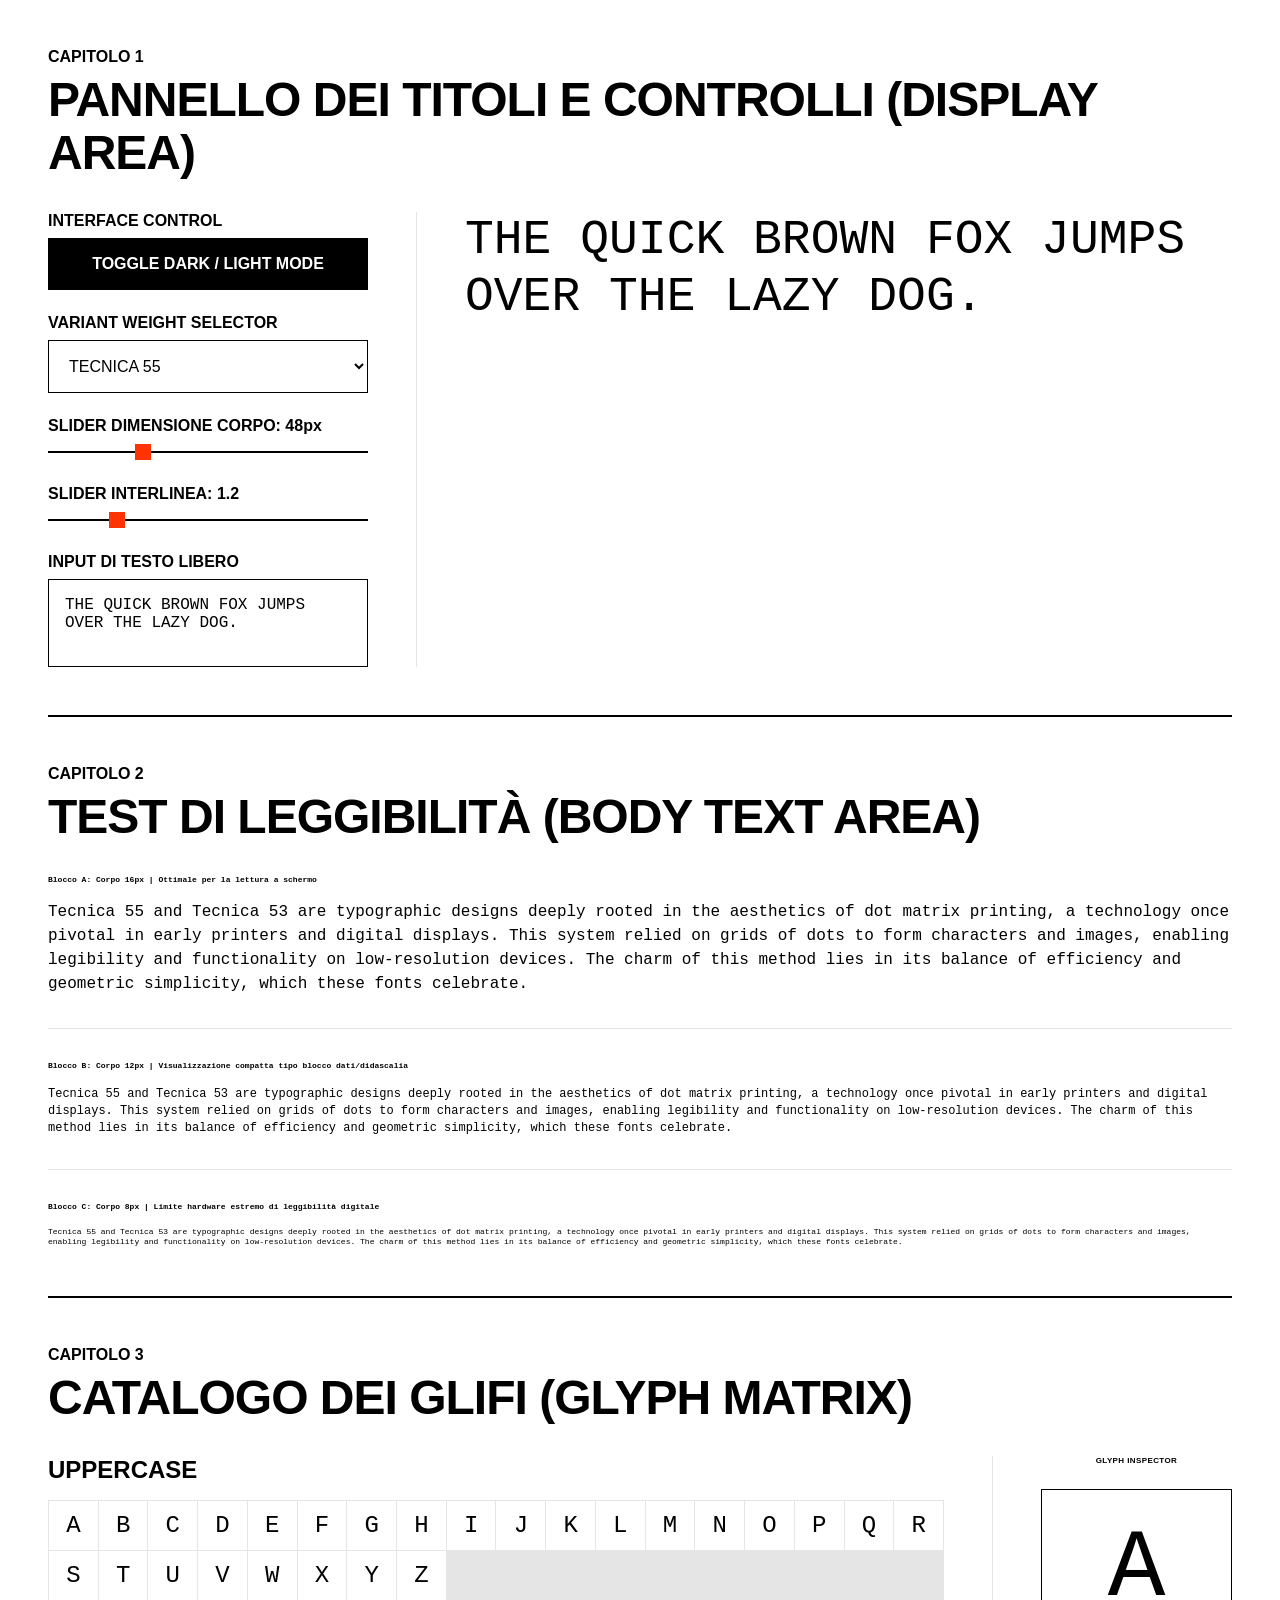
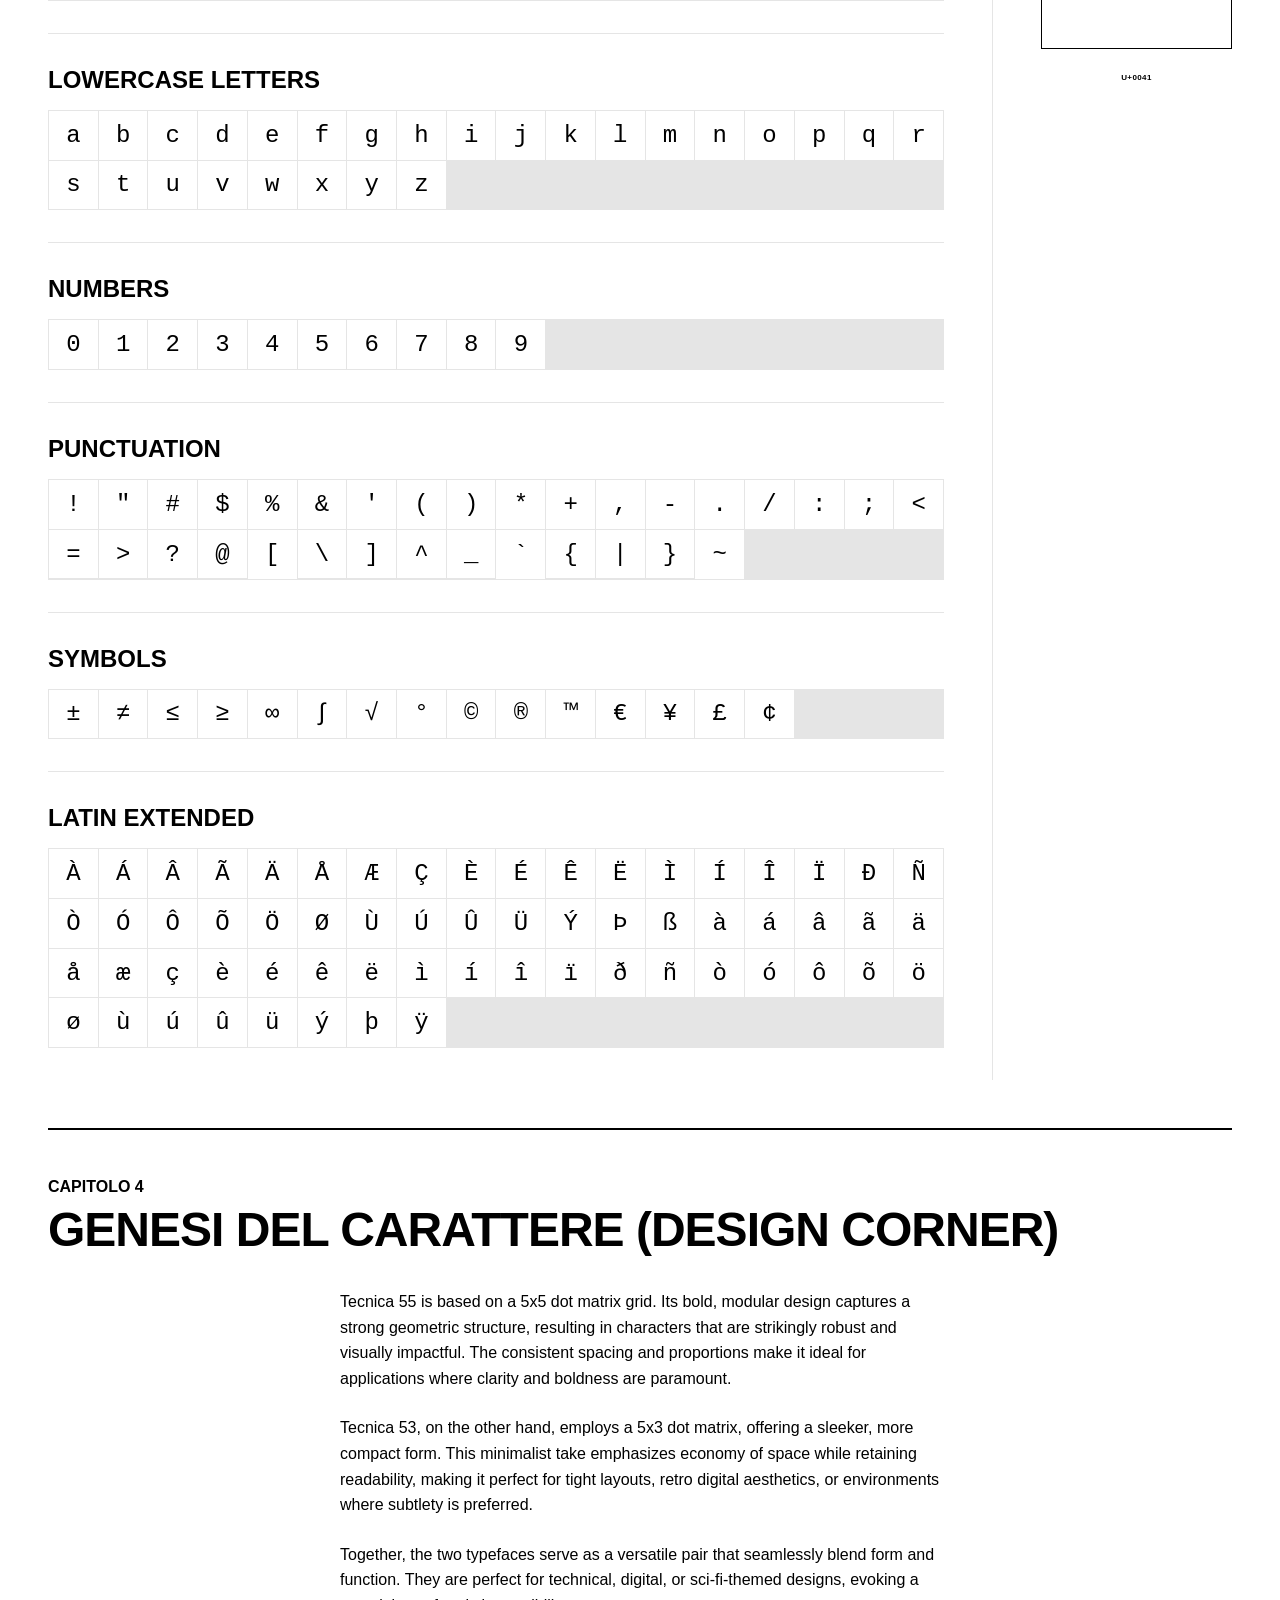
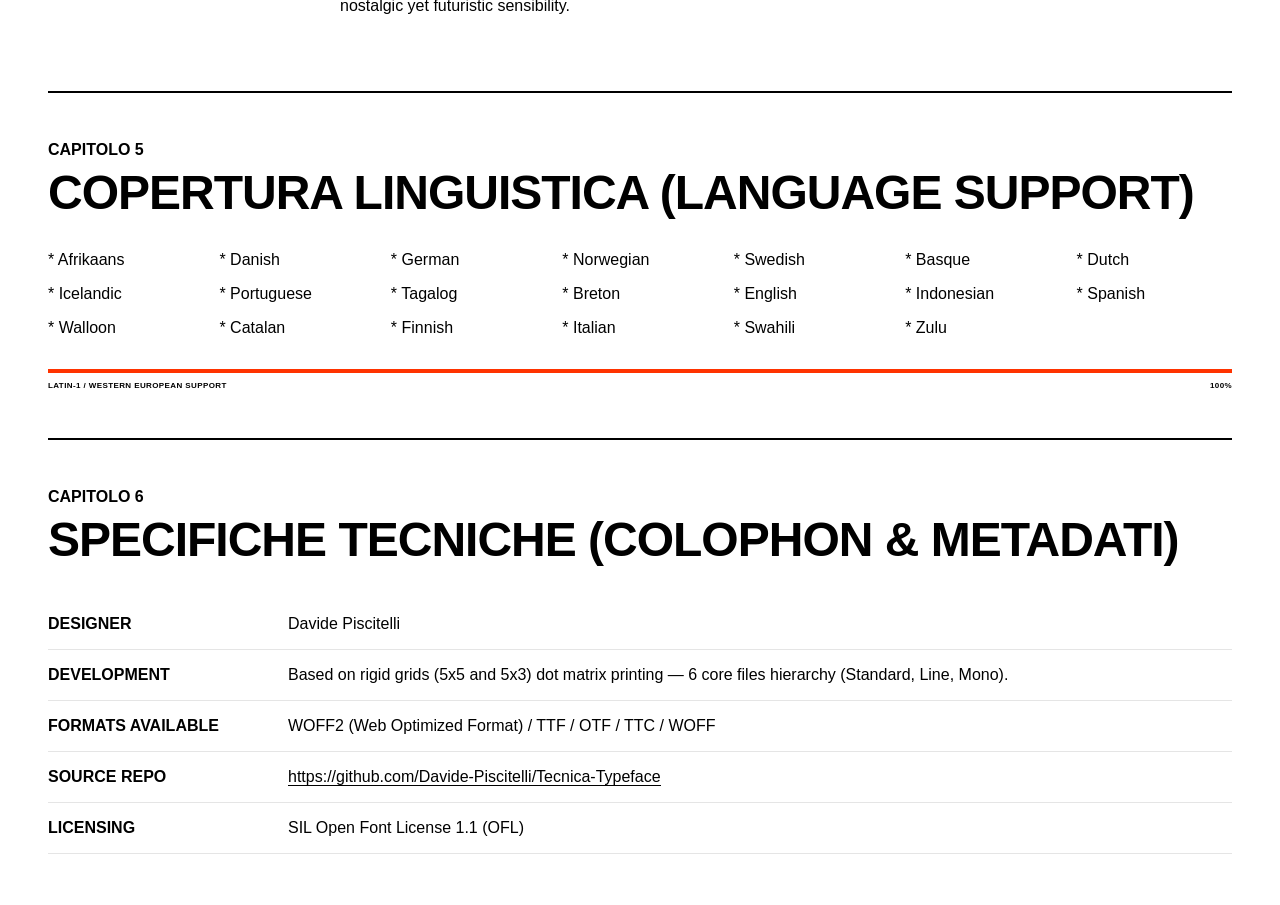
==== index.html @ 4581167d "Update index.html" ====
<!DOCTYPE html>
<html lang="en" data-theme="light">
<head>
    <meta charset="UTF-8">
    <meta name="viewport" content="width=device-width, initial-scale=1.0">
    <title>TECNICA TYPEFACE — DESIGN SYSTEM SPECIMEN MANUAL</title>
    <link rel="stylesheet" href="style.css">
</head>
<body>

    <section class="macro-chapter">
        <header class="chapter-header">
            <span class="chapter-number">CAPITOLO 1</span>
            <h1 class="chapter-title">PANNELLO DEI TITOLI E CONTROLLI (DISPLAY AREA)</h1>
        </header>
        
        <div class="display-container">
            <div class="control-panel">
                <div class="control-group">
                    <label class="ui-label">INTERFACE CONTROL</label>
                    <button id="themeToggleBtn" class="ui-button">TOGGLE DARK / LIGHT MODE</button>
                </div>

                <div class="control-group">
                    <label class="ui-label" for="fontFamilySelector">VARIANT WEIGHT SELECTOR</label>
                    <select id="fontFamilySelector" class="ui-select">
                        <option value="font-tecnica-53">TECNICA 53</option>
                        <option value="font-tecnica-55" selected>TECNICA 55</option>
                        <option value="font-tecnica-53line">TECNICA 53 LINE</option>
                        <option value="font-tecnica-55line">TECNICA 55 LINE</option>
                        <option value="font-tecnica-mono">TECNICA MONO</option>
                        <option value="font-tecnica-monoline">TECNICA MONO LINE</option>
                    </select>
                </div>

                <div class="control-group">
                    <label class="ui-label" for="size-slider">SLIDER DIMENSIONE CORPO: <span id="size-val">48px</span></label>
                    <input type="range" id="size-slider" min="16" max="128" step="8" value="48" class="ui-slider">
                </div>

                <div class="control-group">
                    <label class="ui-label" for="lh-slider">SLIDER INTERLINEA: <span id="lh-val">1.2</span></label>
                    <input type="range" id="lh-slider" min="1.0" max="2.0" step="0.1" value="1.2" class="ui-slider">
                </div>

                <div class="control-group">
                    <label class="ui-label" for="text-input">INPUT DI TESTO LIBERO</label>
                    <textarea id="text-input" class="ui-textarea" rows="3">THE QUICK BROWN FOX JUMPS OVER THE LAZY DOG.</textarea>
                </div>
            </div>

            <div class="output-panel">
                <div id="display-output" class="font-tecnica-55">THE QUICK BROWN FOX JUMPS OVER THE LAZY DOG.</div>
            </div>
        </div>
    </section>

    <div class="border-thick"></div>

    <section class="macro-chapter">
        <header class="chapter-header">
            <span class="chapter-number">CAPITOLO 2</span>
            <h2 class="chapter-title">TEST DI LEGGIBILITÀ (BODY TEXT AREA)</h2>
        </header>
        
        <div class="body-text-container font-tecnica-55" id="legibility-container">
            <div class="text-block block-a">
                <span class="block-meta">Blocco A: Corpo 16px | Ottimale per la lettura a schermo</span>
                <p class="sample-paragraph">Tecnica 55 and Tecnica 53 are typographic designs deeply rooted in the aesthetics of dot matrix printing, a technology once pivotal in early printers and digital displays. This system relied on grids of dots to form characters and images, enabling legibility and functionality on low-resolution devices. The charm of this method lies in its balance of efficiency and geometric simplicity, which these fonts celebrate.</p>
            </div>
            
            <div class="border-thin"></div>
            
            <div class="text-block block-b">
                <span class="block-meta">Blocco B: Corpo 12px | Visualizzazione compatta tipo blocco dati/didascalia</span>
                <p class="sample-paragraph">Tecnica 55 and Tecnica 53 are typographic designs deeply rooted in the aesthetics of dot matrix printing, a technology once pivotal in early printers and digital displays. This system relied on grids of dots to form characters and images, enabling legibility and functionality on low-resolution devices. The charm of this method lies in its balance of efficiency and geometric simplicity, which these fonts celebrate.</p>
            </div>
            
            <div class="border-thin"></div>
            
            <div class="text-block block-c">
                <span class="block-meta">Blocco C: Corpo 8px | Limite hardware estremo di leggibilità digitale</span>
                <p class="sample-paragraph">Tecnica 55 and Tecnica 53 are typographic designs deeply rooted in the aesthetics of dot matrix printing, a technology once pivotal in early printers and digital displays. This system relied on grids of dots to form characters and images, enabling legibility and functionality on low-resolution devices. The charm of this method lies in its balance of efficiency and geometric simplicity, which these fonts celebrate.</p>
            </div>
        </div>
    </section>

    <div class="border-thick"></div>

    <section class="macro-chapter">
        <header class="chapter-header">
            <span class="chapter-number">CAPITOLO 3</span>
            <h2 class="chapter-title">CATALOGO DEI GLIFI (GLYPH MATRIX)</h2>
        </header>
        
        <div class="matrix-layout">
            <div class="matrix-grid-container" id="glyph-matrix-container">
                </div>
            
            <div class="glyph-inspector">
                <div class="inspector-sticky-node">
                    <span class="ui-label-xs">GLYPH INSPECTOR</span>
                    <div id="inspector-preview" class="font-tecnica-55">A</div>
                    <span id="inspector-unicode" class="ui-label-xs">U+0041</span>
                </div>
            </div>
        </div>
    </section>

    <div class="border-thick"></div>

    <section class="macro-chapter">
        <header class="chapter-header">
            <span class="chapter-number">CAPITOLO 4</span>
            <h2 class="chapter-title">GENESI DEL CARATTERE (DESIGN CORNER)</h2>
        </header>
        <div class="editorial-layout-wrapper">
            <article class="editorial-column">
                <p>Tecnica 55 is based on a 5x5 dot matrix grid. Its bold, modular design captures a strong geometric structure, resulting in characters that are strikingly robust and visually impactful. The consistent spacing and proportions make it ideal for applications where clarity and boldness are paramount.</p>
                <p>Tecnica 53, on the other hand, employs a 5x3 dot matrix, offering a sleeker, more compact form. This minimalist take emphasizes economy of space while retaining readability, making it perfect for tight layouts, retro digital aesthetics, or environments where subtlety is preferred.</p>
                <p>Together, the two typefaces serve as a versatile pair that seamlessly blend form and function. They are perfect for technical, digital, or sci-fi-themed designs, evoking a nostalgic yet futuristic sensibility.</p>
            </article>
        </div>
    </section>

    <div class="border-thick"></div>

    <section class="macro-chapter">
        <header class="chapter-header">
            <span class="chapter-number">CAPITOLO 5</span>
            <h2 class="chapter-title">COPERTURA LINGUISTICA (LANGUAGE SUPPORT)</h2>
        </header>
        
        <div class="languages-grid-panel" id="languages-wrapper">
            </div>
        
        <div class="progress-bar-module">
            <div class="progress-track">
                <div class="progress-fill"></div>
            </div>
            <div class="progress-meta-text">
                <span class="ui-label-xs">LATIN-1 / WESTERN EUROPEAN SUPPORT</span>
                <span class="ui-label-xs">100%</span>
            </div>
        </div>
    </section>

    <div class="border-thick"></div>

    <section class="macro-chapter">
        <header class="chapter-header">
            <span class="chapter-number">CAPITOLO 6</span>
            <h2 class="chapter-title">SPECIFICHE TECNICHE (COLOPHON &amp; METADATI)</h2>
        </header>
        
        <table class="colophon-data-table">
            <tbody>
                <tr>
                    <td class="metadata-key">DESIGNER</td>
                    <td class="metadata-value">Davide Piscitelli</td>
                </tr>
                <tr>
                    <td class="metadata-key">DEVELOPMENT</td>
                    <td class="metadata-value">Based on rigid grids (5x5 and 5x3) dot matrix printing — 6 core files hierarchy (Standard, Line, Mono).</td>
                </tr>
                <tr>
                    <td class="metadata-key">FORMATS AVAILABLE</td>
                    <td class="metadata-value">WOFF2 (Web Optimized Format) / TTF / OTF / TTC / WOFF</td>
                </tr>
                <tr>
                    <td class="metadata-key">SOURCE REPO</td>
                    <td class="metadata-value"><a href="https://github.com/Davide-Piscitelli/Tecnica-Typeface" target="_blank" rel="noopener">https://github.com/Davide-Piscitelli/Tecnica-Typeface</a></td>
                </tr>
                <tr>
                    <td class="metadata-key">LICENSING</td>
                    <td class="metadata-value">SIL Open Font License 1.1 (OFL)</td>
                </tr>
            </tbody>
        </table>
    </section>

    <script src="script.js"></script>
</body>
</html>
---- style.css ----
/* =============================================================================
   1. MAPPAZIONE COMPLETA DEI 6 WEBFONT REALI (Sorgenti Originali Raw)
   ============================================================================= */
@font-face {
    font-family: 'Tecnica-53';
    src: url('https://raw.githubusercontent.com/Davide-Piscitelli/Tecnica-Typeface/main/Fonts/webfont/woff2/Tecnica-53.woff2') format('woff2');
    font-weight: 400;
    font-style: normal;
    font-display: swap;
}
@font-face {
    font-family: 'Tecnica-55';
    src: url('https://raw.githubusercontent.com/Davide-Piscitelli/Tecnica-Typeface/main/Fonts/webfont/woff2/Tecnica-55.woff2') format('woff2');
    font-weight: 700;
    font-style: normal;
    font-display: swap;
}
@font-face {
    font-family: 'Tecnica-53Line';
    src: url('https://raw.githubusercontent.com/Davide-Piscitelli/Tecnica-Typeface/main/Fonts/webfont/woff2/Tecnica-53Line.woff2') format('woff2');
    font-weight: 400;
    font-style: normal;
    font-display: swap;
}
@font-face {
    font-family: 'Tecnica-55Line';
    src: url('https://raw.githubusercontent.com/Davide-Piscitelli/Tecnica-Typeface/main/Fonts/webfont/woff2/Tecnica-55Line.woff2') format('woff2');
    font-weight: 700;
    font-style: normal;
    font-display: swap;
}
@font-face {
    font-family: 'Tecnica-Mono';
    src: url('https://raw.githubusercontent.com/Davide-Piscitelli/Tecnica-Typeface/main/Fonts/webfont/woff2/Tecnica-Mono.woff2') format('woff2');
    font-weight: 400;
    font-style: normal;
    font-display: swap;
}
@font-face {
    font-family: 'Tecnica-MonoLine';
    src: url('https://raw.githubusercontent.com/Davide-Piscitelli/Tecnica-Typeface/main/Fonts/webfont/woff2/Tecnica-MonoLine.woff2') format('woff2');
    font-weight: 400;
    font-style: normal;
    font-display: swap;
}

/* =============================================================================
   2. SYSTEM TOKENS (Tavolozza Monocromatica e Griglia ad Invarianti Razionalisti)
   ============================================================================= */
html[data-theme='light'] {
    --color-bg: #FFFFFF;
    --color-text: #000000;
    --color-border: #E5E5E5;
    --color-accent: #FF3300; /* Rosso Segnale Ativo */
}

html[data-theme='dark'] {
    --color-bg: #111111;
    --color-text: #FFFFFF;
    --color-border: #2A2A2A;
    --color-accent: #FF3300;
}

:root {
    /* Griglia fissa a 8px */
    --space-xs: 8px;
    --space-sm: 16px;
    --space-md: 24px;
    --space-lg: 32px;
    --space-xl: 48px;

    /* Tipografia d'Interfaccia */
    --fs-ui-xs: 8px;
    --fs-ui-sm: 16px;
    --fs-ui-md: 24px;
    --fs-ui-lg: 32px;
    --fs-ui-xl: 48px;
}

/* Classi Utente Finali per l'applicazione dei Font in Specimen */
.font-tecnica-53 { font-family: 'Tecnica-53', monospace !important; }
.font-tecnica-55 { font-family: 'Tecnica-55', monospace !important; }
.font-tecnica-53line { font-family: 'Tecnica-53Line', monospace !important; }
.font-tecnica-55line { font-family: 'Tecnica-55Line', monospace !important; }
.font-tecnica-mono { font-family: 'Tecnica-Mono', monospace !important; }
.font-tecnica-monoline { font-family: 'Tecnica-MonoLine', monospace !important; }

/* =============================================================================
   3. RESET E STRUTTURE BASE DI SCANSIONE VISIVA
   ============================================================================= */
* {
    box-sizing: border-box;
    margin: 0;
    padding: 0;
}

body {
    background-color: var(--color-bg);
    color: var(--color-text);
    font-family: -apple-system, BlinkMacSystemFont, "Segoe UI", Roboto, sans-serif;
    padding: var(--space-xl);
    -webkit-font-smoothing: antialiased;
    transition: background-color 0.2s ease, color 0.2s ease;
}

/* Filetti Strutturali */
.border-thick {
    width: 100%;
    height: 2px;
    background-color: var(--color-text);
    margin: var(--space-xl) 0;
}

.border-thin {
    width: 100%;
    height: 1px;
    background-color: var(--color-border);
    margin: var(--space-lg) 0;
}

/* Elementi di Intestazione Capitoli */
.macro-chapter {
    display: block;
    width: 100%;
}

.chapter-header {
    display: flex;
    flex-direction: column;
    gap: var(--space-xs);
    margin-bottom: var(--space-lg);
}

.chapter-number {
    font-size: var(--fs-ui-sm);
    font-weight: 700;
}

.chapter-title {
    font-size: var(--fs-ui-xl);
    font-weight: 700;
    line-height: 1.1;
    letter-spacing: -1px;
}

.ui-label {
    font-size: var(--fs-ui-sm);
    font-weight: 700;
}

.ui-label-xs {
    font-size: var(--fs-ui-xs);
    font-weight: 700;
    letter-spacing: 0.05em;
}

.ui-sub-title {
    font-size: var(--fs-ui-md);
    font-weight: 700;
    margin-bottom: var(--space-sm);
}

/* =============================================================================
   4. COMPONENTI UTENTE (BOTTONI, SLIDER, INPUT)
   ============================================================================= */
.ui-button {
    background-color: var(--color-text);
    color: var(--color-bg);
    border: 1px solid var(--color-text);
    padding: var(--space-sm);
    font-size: var(--fs-ui-sm);
    font-weight: 700;
    cursor: pointer;
    text-transform: uppercase;
}

.ui-button:hover {
    background-color: var(--color-accent);
    border-color: var(--color-accent);
    color: #FFFFFF;
}

.ui-select {
    width: 100%;
    background-color: var(--color-bg);
    color: var(--color-text);
    border: 1px solid var(--color-text);
    padding: var(--space-sm);
    font-size: var(--fs-ui-sm);
    outline: none;
    cursor: pointer;
}

.ui-slider {
    -webkit-appearance: none;
    appearance: none;
    width: 100%;
    height: 2px;
    background-color: var(--color-text);
    outline: none;
    margin: var(--space-xs) 0;
}

.ui-slider::-webkit-slider-thumb {
    -webkit-appearance: none;
    appearance: none;
    width: 16px;
    height: 16px;
    background-color: var(--color-accent);
    cursor: pointer;
}

.ui-textarea {
    width: 100%;
    font-size: var(--fs-ui-sm);
    padding: var(--space-sm);
    border: 1px solid var(--color-text);
    background-color: transparent;
    color: var(--color-text);
    outline: none;
    resize: none;
}

/* =============================================================================
   5. ARCHITETTURA DI LAYOUT DEI CAPITOLI (1-6)
   ============================================================================= */

/* Cap 1: Controlli / Output Split */
.display-container {
    display: grid;
    grid-template-columns: 320px 1fr;
    gap: var(--space-xl);
}

.control-panel {
    display: flex;
    flex-direction: column;
    gap: var(--space-md);
}

.control-group {
    display: flex;
    flex-direction: column;
    gap: var(--space-xs);
}

.output-panel {
    border-left: 1px solid var(--color-border);
    padding-left: var(--space-xl);
    word-break: break-all;
}

/* Cap 2: Leggibilità fissa */
.text-block {
    width: 100%;
}

.block-meta {
    display: block;
    font-size: var(--fs-ui-xs);
    font-weight: 700;
    margin-bottom: var(--space-sm);
}

.sample-paragraph {
    text-align: left;
}

.block-a .sample-paragraph { font-size: 16px; line-height: 1.5; }
.block-b .sample-paragraph { font-size: 12px; line-height: 1.4; }
.block-c .sample-paragraph { font-size: 8px;  line-height: 1.3; }

/* Cap 3: Matrice Catalogo Glifi */
.matrix-layout {
    display: grid;
    grid-template-columns: 1fr 240px;
    gap: var(--space-xl);
}

.matrix-section-block {
    margin-bottom: var(--space-lg);
}

.glyph-grid {
    display: grid;
    grid-template-columns: repeat(auto-fill, minmax(48px, 1fr));
    gap: 1px;
    background-color: var(--color-border);
    border: 1px solid var(--color-border);
}

.glyph-cell {
    background-color: var(--color-bg);
    color: var(--color-text);
    aspect-ratio: 1 / 1;
    display: flex;
    align-items: center;
    justify-content: center;
    font-size: var(--fs-ui-md);
    cursor: pointer;
    user-select: none;
}

.glyph-cell:hover {
    background-color: var(--color-text);
    color: var(--color-bg);
}

.glyph-inspector {
    border-left: 1px solid var(--color-border);
    padding-left: var(--space-xl);
}

.inspector-sticky-node {
    position: sticky;
    top: var(--space-xl);
    display: flex;
    flex-direction: column;
    align-items: center;
    gap: var(--space-md);
}

#inspector-preview {
    font-size: 96px;
    width: 100%;
    height: 160px;
    display: flex;
    align-items: center;
    justify-content: center;
    border: 1px solid var(--color-text);
    background-color: var(--color-bg);
}

/* Cap 4: Editoriale Stretto */
.editorial-layout-wrapper {
    display: flex;
    justify-content: center;
    width: 100%;
}

.editorial-column {
    max-width: 600px;
    width: 100%;
    font-size: var(--fs-ui-sm);
    line-height: 1.6;
}

.editorial-column p {
    margin-bottom: var(--space-md);
}

/* Cap 5: Lingue */
.languages-grid-panel {
    display: grid;
    grid-template-columns: repeat(auto-fill, minmax(140px, 1fr));
    gap: var(--space-sm);
    font-size: var(--fs-ui-sm);
}

.progress-bar-module {
    width: 100%;
    display: flex;
    flex-direction: column;
    gap: var(--space-xs);
    margin-top: var(--space-lg);
}

.progress-track {
    width: 100%;
    height: 4px;
    background-color: var(--color-border);
}

.progress-fill {
    width: 100%;
    height: 100%;
    background-color: var(--color-accent);
}

.progress-meta-text {
    display: flex;
    justify-content: space-between;
}

/* Cap 6: Tavola Colophon */
.colophon-data-table {
    width: 100%;
    border-collapse: collapse;
    text-align: left;
}

.colophon-data-table tr {
    border-bottom: 1px solid var(--color-border);
}

.colophon-data-table td {
    padding: var(--space-sm) 0;
    font-size: var(--fs-ui-sm);
    vertical-align: top;
}

.metadata-key {
    width: 240px;
    font-weight: 700;
}

.metadata-value a {
    color: var(--color-text);
    text-decoration: none;
    border-bottom: 1px solid var(--color-text);
}

@media (max-width: 840px) {
    .display-container, .matrix-layout { grid-template-columns: 1fr; }
    .output-panel, .glyph-inspector { border-left: none; padding-left: 0; padding-top: var(--space-xl); }
}
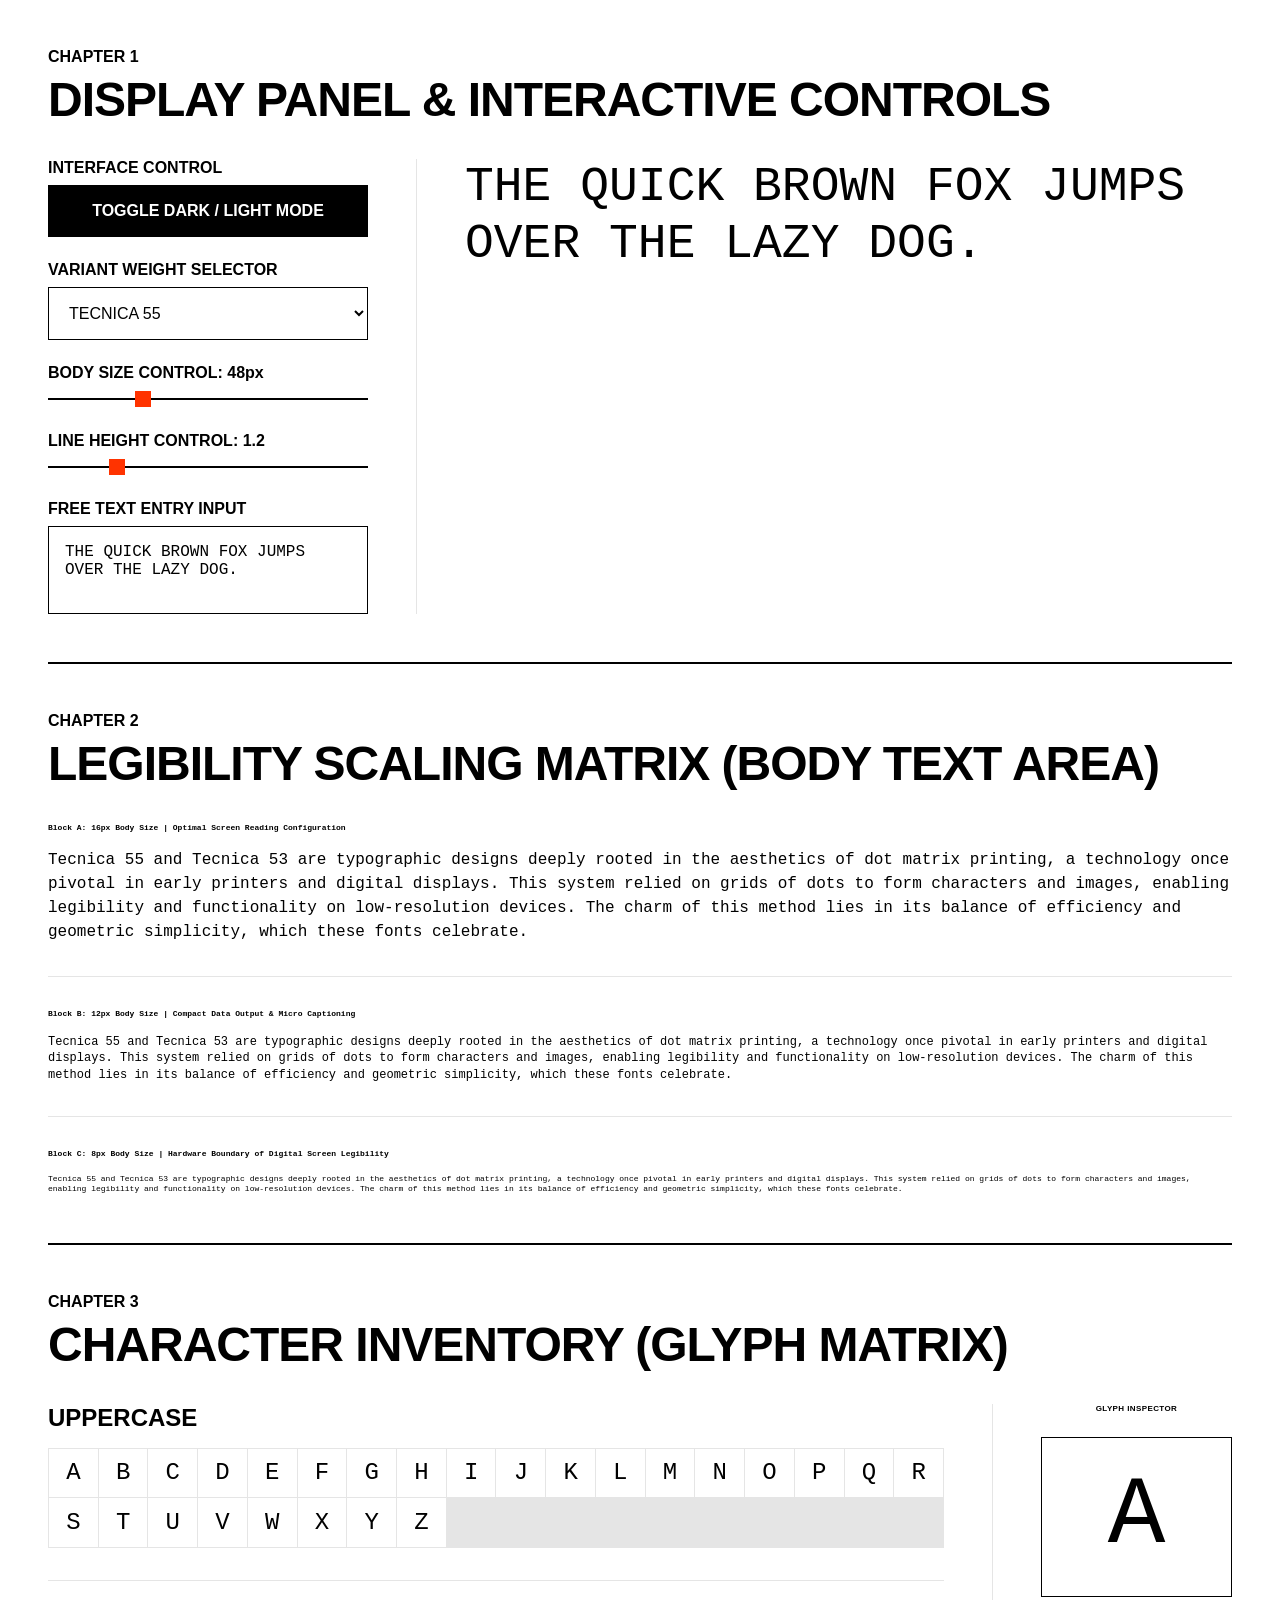
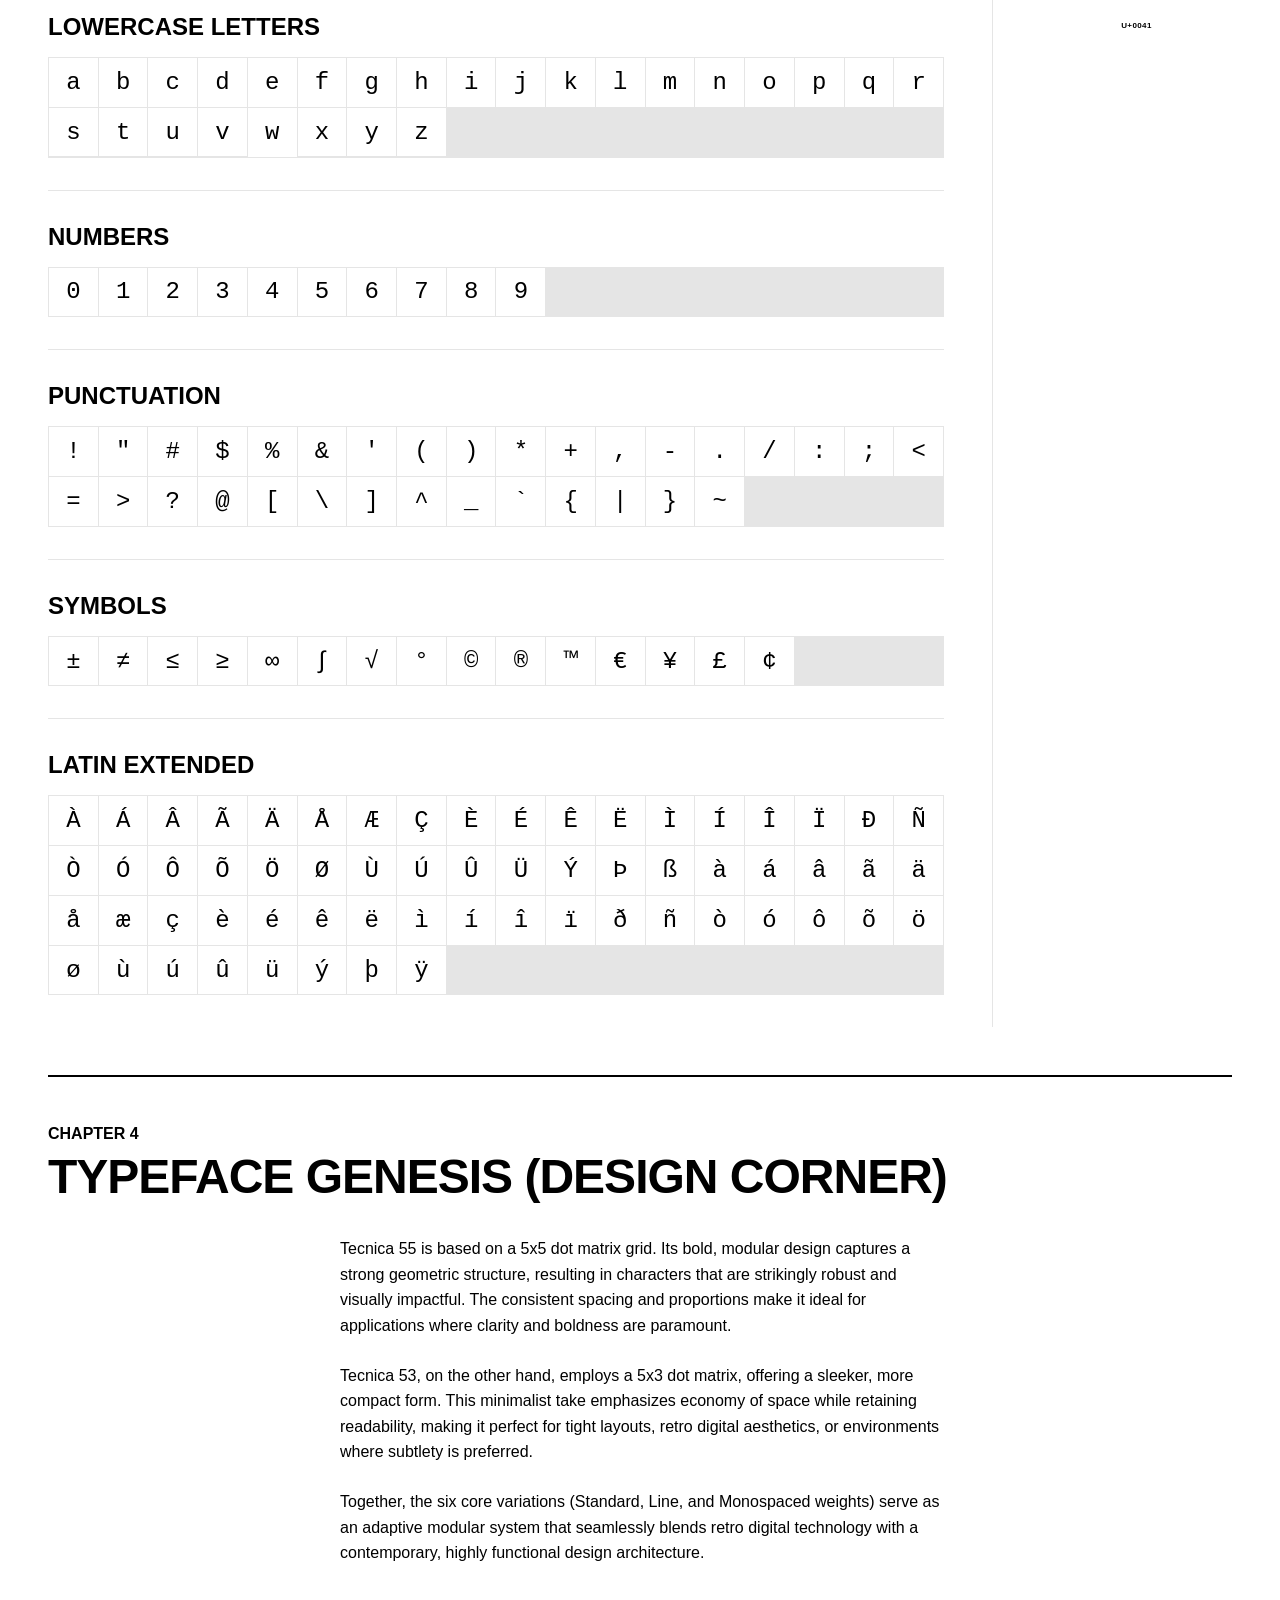
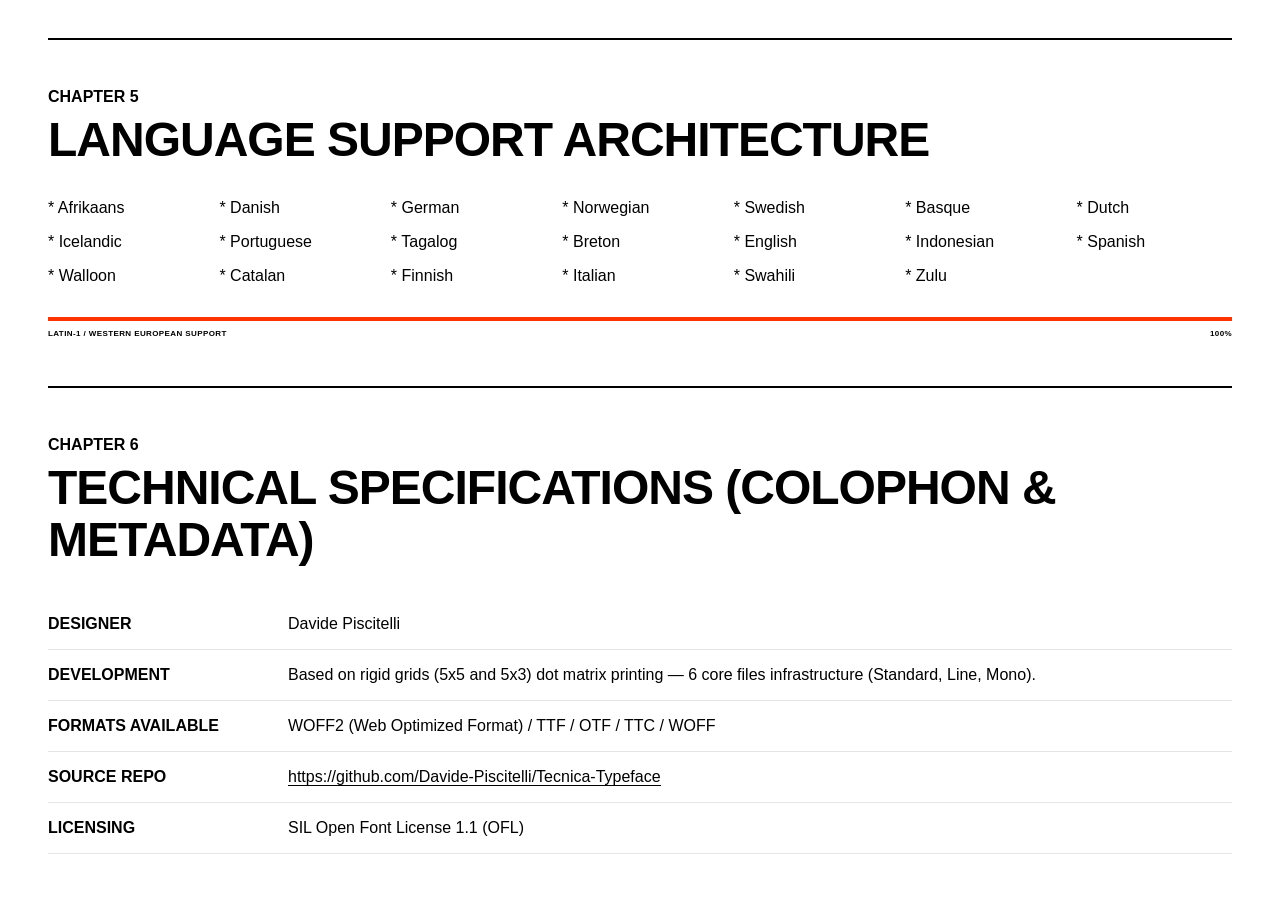
==== commit 5e98ac13: "Update index.html" ====
--- a/index.html
+++ b/index.html
@@ -10,8 +10,8 @@
 
     <section class="macro-chapter">
         <header class="chapter-header">
-            <span class="chapter-number">CAPITOLO 1</span>
-            <h1 class="chapter-title">PANNELLO DEI TITOLI E CONTROLLI (DISPLAY AREA)</h1>
+            <span class="chapter-number">CHAPTER 1</span>
+            <h1 class="chapter-title">DISPLAY PANEL &amp; INTERACTIVE CONTROLS</h1>
         </header>
         
         <div class="display-container">
@@ -34,17 +34,17 @@
                 </div>
 
                 <div class="control-group">
-                    <label class="ui-label" for="size-slider">SLIDER DIMENSIONE CORPO: <span id="size-val">48px</span></label>
+                    <label class="ui-label" for="size-slider">BODY SIZE CONTROL: <span id="size-val">48px</span></label>
                     <input type="range" id="size-slider" min="16" max="128" step="8" value="48" class="ui-slider">
                 </div>
 
                 <div class="control-group">
-                    <label class="ui-label" for="lh-slider">SLIDER INTERLINEA: <span id="lh-val">1.2</span></label>
+                    <label class="ui-label" for="lh-slider">LINE HEIGHT CONTROL: <span id="lh-val">1.2</span></label>
                     <input type="range" id="lh-slider" min="1.0" max="2.0" step="0.1" value="1.2" class="ui-slider">
                 </div>
 
                 <div class="control-group">
-                    <label class="ui-label" for="text-input">INPUT DI TESTO LIBERO</label>
+                    <label class="ui-label" for="text-input">FREE TEXT ENTRY INPUT</label>
                     <textarea id="text-input" class="ui-textarea" rows="3">THE QUICK BROWN FOX JUMPS OVER THE LAZY DOG.</textarea>
                 </div>
             </div>
@@ -59,27 +59,27 @@
 
     <section class="macro-chapter">
         <header class="chapter-header">
-            <span class="chapter-number">CAPITOLO 2</span>
-            <h2 class="chapter-title">TEST DI LEGGIBILITÀ (BODY TEXT AREA)</h2>
+            <span class="chapter-number">CHAPTER 2</span>
+            <h2 class="chapter-title">LEGIBILITY SCALING MATRIX (BODY TEXT AREA)</h2>
         </header>
         
         <div class="body-text-container font-tecnica-55" id="legibility-container">
             <div class="text-block block-a">
-                <span class="block-meta">Blocco A: Corpo 16px | Ottimale per la lettura a schermo</span>
+                <span class="block-meta">Block A: 16px Body Size | Optimal Screen Reading Configuration</span>
                 <p class="sample-paragraph">Tecnica 55 and Tecnica 53 are typographic designs deeply rooted in the aesthetics of dot matrix printing, a technology once pivotal in early printers and digital displays. This system relied on grids of dots to form characters and images, enabling legibility and functionality on low-resolution devices. The charm of this method lies in its balance of efficiency and geometric simplicity, which these fonts celebrate.</p>
             </div>
             
             <div class="border-thin"></div>
             
             <div class="text-block block-b">
-                <span class="block-meta">Blocco B: Corpo 12px | Visualizzazione compatta tipo blocco dati/didascalia</span>
+                <span class="block-meta">Block B: 12px Body Size | Compact Data Output &amp; Micro Captioning</span>
                 <p class="sample-paragraph">Tecnica 55 and Tecnica 53 are typographic designs deeply rooted in the aesthetics of dot matrix printing, a technology once pivotal in early printers and digital displays. This system relied on grids of dots to form characters and images, enabling legibility and functionality on low-resolution devices. The charm of this method lies in its balance of efficiency and geometric simplicity, which these fonts celebrate.</p>
             </div>
             
             <div class="border-thin"></div>
             
             <div class="text-block block-c">
-                <span class="block-meta">Blocco C: Corpo 8px | Limite hardware estremo di leggibilità digitale</span>
+                <span class="block-meta">Block C: 8px Body Size | Hardware Boundary of Digital Screen Legibility</span>
                 <p class="sample-paragraph">Tecnica 55 and Tecnica 53 are typographic designs deeply rooted in the aesthetics of dot matrix printing, a technology once pivotal in early printers and digital displays. This system relied on grids of dots to form characters and images, enabling legibility and functionality on low-resolution devices. The charm of this method lies in its balance of efficiency and geometric simplicity, which these fonts celebrate.</p>
             </div>
         </div>
@@ -89,8 +89,8 @@
 
     <section class="macro-chapter">
         <header class="chapter-header">
-            <span class="chapter-number">CAPITOLO 3</span>
-            <h2 class="chapter-title">CATALOGO DEI GLIFI (GLYPH MATRIX)</h2>
+            <span class="chapter-number">CHAPTER 3</span>
+            <h2 class="chapter-title">CHARACTER INVENTORY (GLYPH MATRIX)</h2>
         </header>
         
         <div class="matrix-layout">
@@ -111,14 +111,14 @@
 
     <section class="macro-chapter">
         <header class="chapter-header">
-            <span class="chapter-number">CAPITOLO 4</span>
-            <h2 class="chapter-title">GENESI DEL CARATTERE (DESIGN CORNER)</h2>
+            <span class="chapter-number">CHAPTER 4</span>
+            <h2 class="chapter-title">TYPEFACE GENESIS (DESIGN CORNER)</h2>
         </header>
         <div class="editorial-layout-wrapper">
             <article class="editorial-column">
                 <p>Tecnica 55 is based on a 5x5 dot matrix grid. Its bold, modular design captures a strong geometric structure, resulting in characters that are strikingly robust and visually impactful. The consistent spacing and proportions make it ideal for applications where clarity and boldness are paramount.</p>
                 <p>Tecnica 53, on the other hand, employs a 5x3 dot matrix, offering a sleeker, more compact form. This minimalist take emphasizes economy of space while retaining readability, making it perfect for tight layouts, retro digital aesthetics, or environments where subtlety is preferred.</p>
-                <p>Together, the two typefaces serve as a versatile pair that seamlessly blend form and function. They are perfect for technical, digital, or sci-fi-themed designs, evoking a nostalgic yet futuristic sensibility.</p>
+                <p>Together, the six core variations (Standard, Line, and Monospaced weights) serve as an adaptive modular system that seamlessly blends retro digital technology with a contemporary, highly functional design architecture.</p>
             </article>
         </div>
     </section>
@@ -127,8 +127,8 @@
 
     <section class="macro-chapter">
         <header class="chapter-header">
-            <span class="chapter-number">CAPITOLO 5</span>
-            <h2 class="chapter-title">COPERTURA LINGUISTICA (LANGUAGE SUPPORT)</h2>
+            <span class="chapter-number">CHAPTER 5</span>
+            <h2 class="chapter-title">LANGUAGE SUPPORT ARCHITECTURE</h2>
         </header>
         
         <div class="languages-grid-panel" id="languages-wrapper">
@@ -149,8 +149,8 @@
 
     <section class="macro-chapter">
         <header class="chapter-header">
-            <span class="chapter-number">CAPITOLO 6</span>
-            <h2 class="chapter-title">SPECIFICHE TECNICHE (COLOPHON &amp; METADATI)</h2>
+            <span class="chapter-number">CHAPTER 6</span>
+            <h2 class="chapter-title">TECHNICAL SPECIFICATIONS (COLOPHON &amp; METADATA)</h2>
         </header>
         
         <table class="colophon-data-table">
@@ -161,7 +161,7 @@
                 </tr>
                 <tr>
                     <td class="metadata-key">DEVELOPMENT</td>
-                    <td class="metadata-value">Based on rigid grids (5x5 and 5x3) dot matrix printing — 6 core files hierarchy (Standard, Line, Mono).</td>
+                    <td class="metadata-value">Based on rigid grids (5x5 and 5x3) dot matrix printing — 6 core files infrastructure (Standard, Line, Mono).</td>
                 </tr>
                 <tr>
                     <td class="metadata-key">FORMATS AVAILABLE</td>
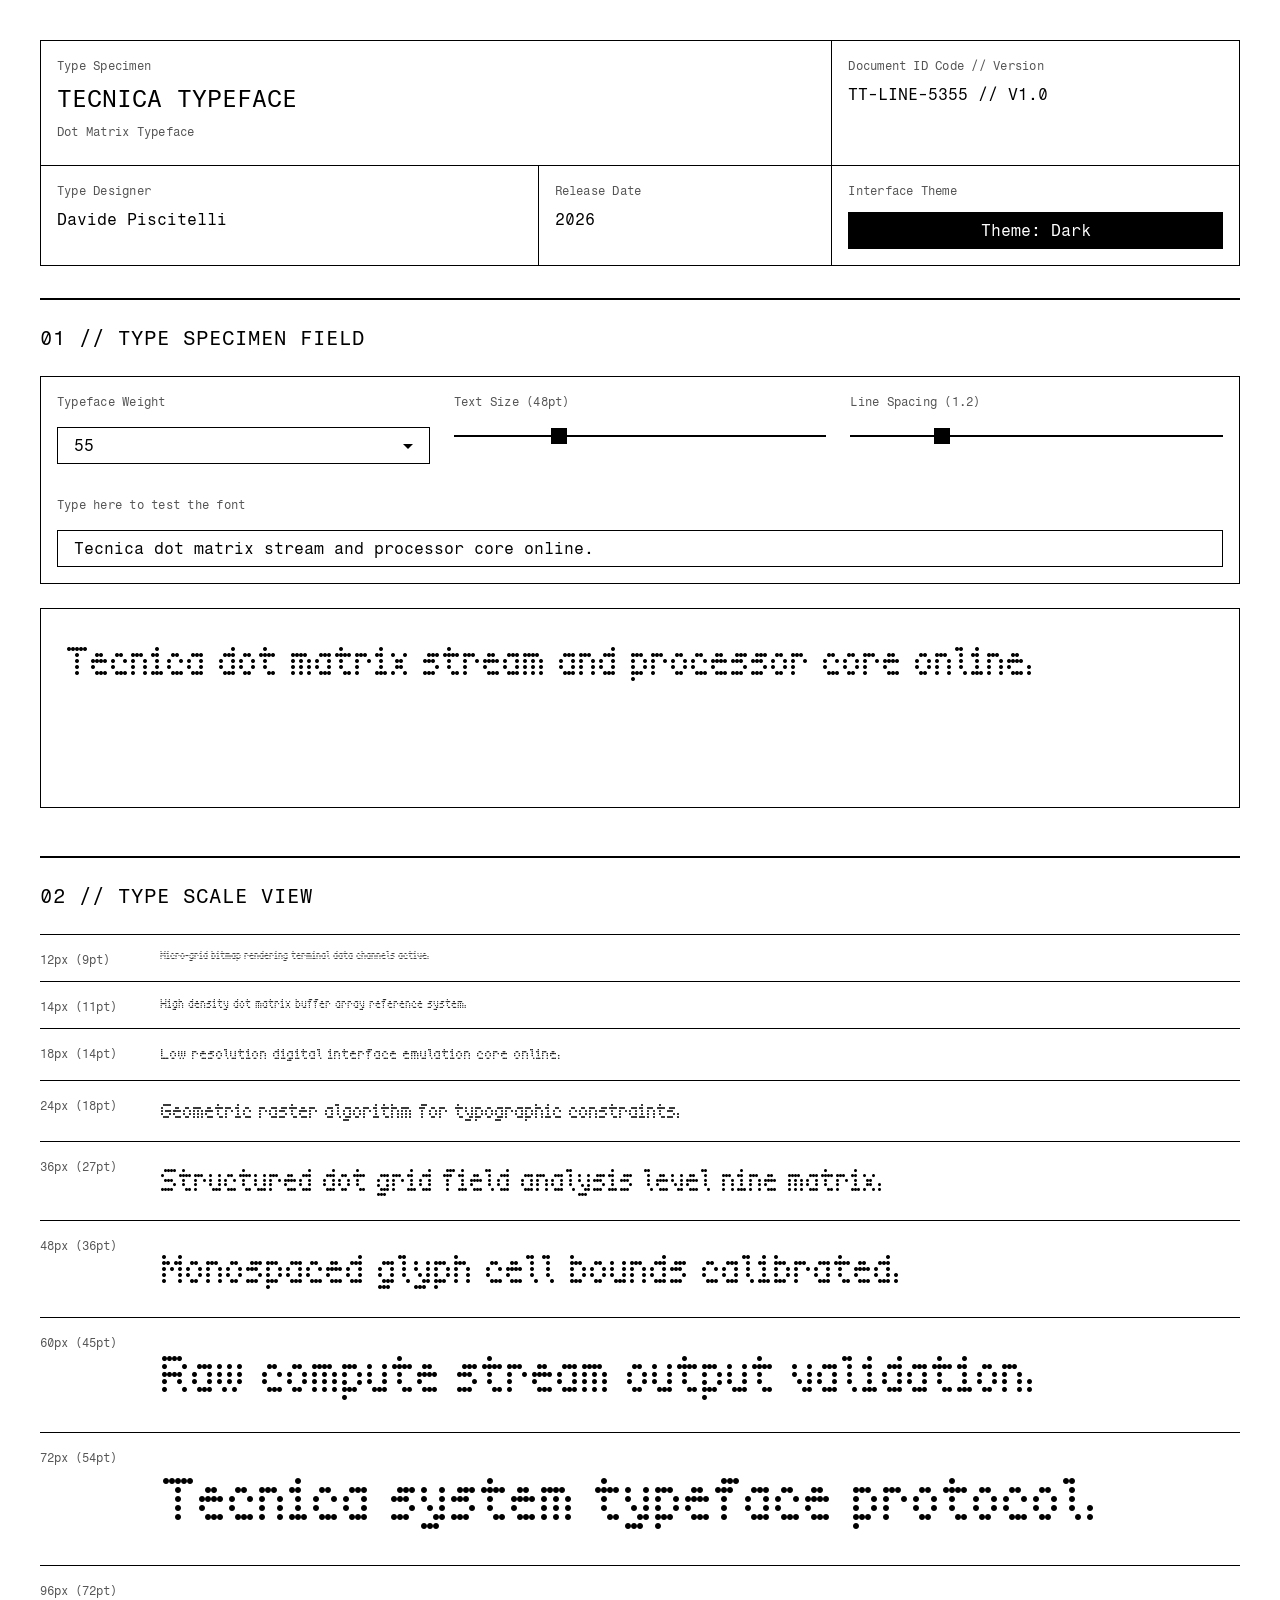
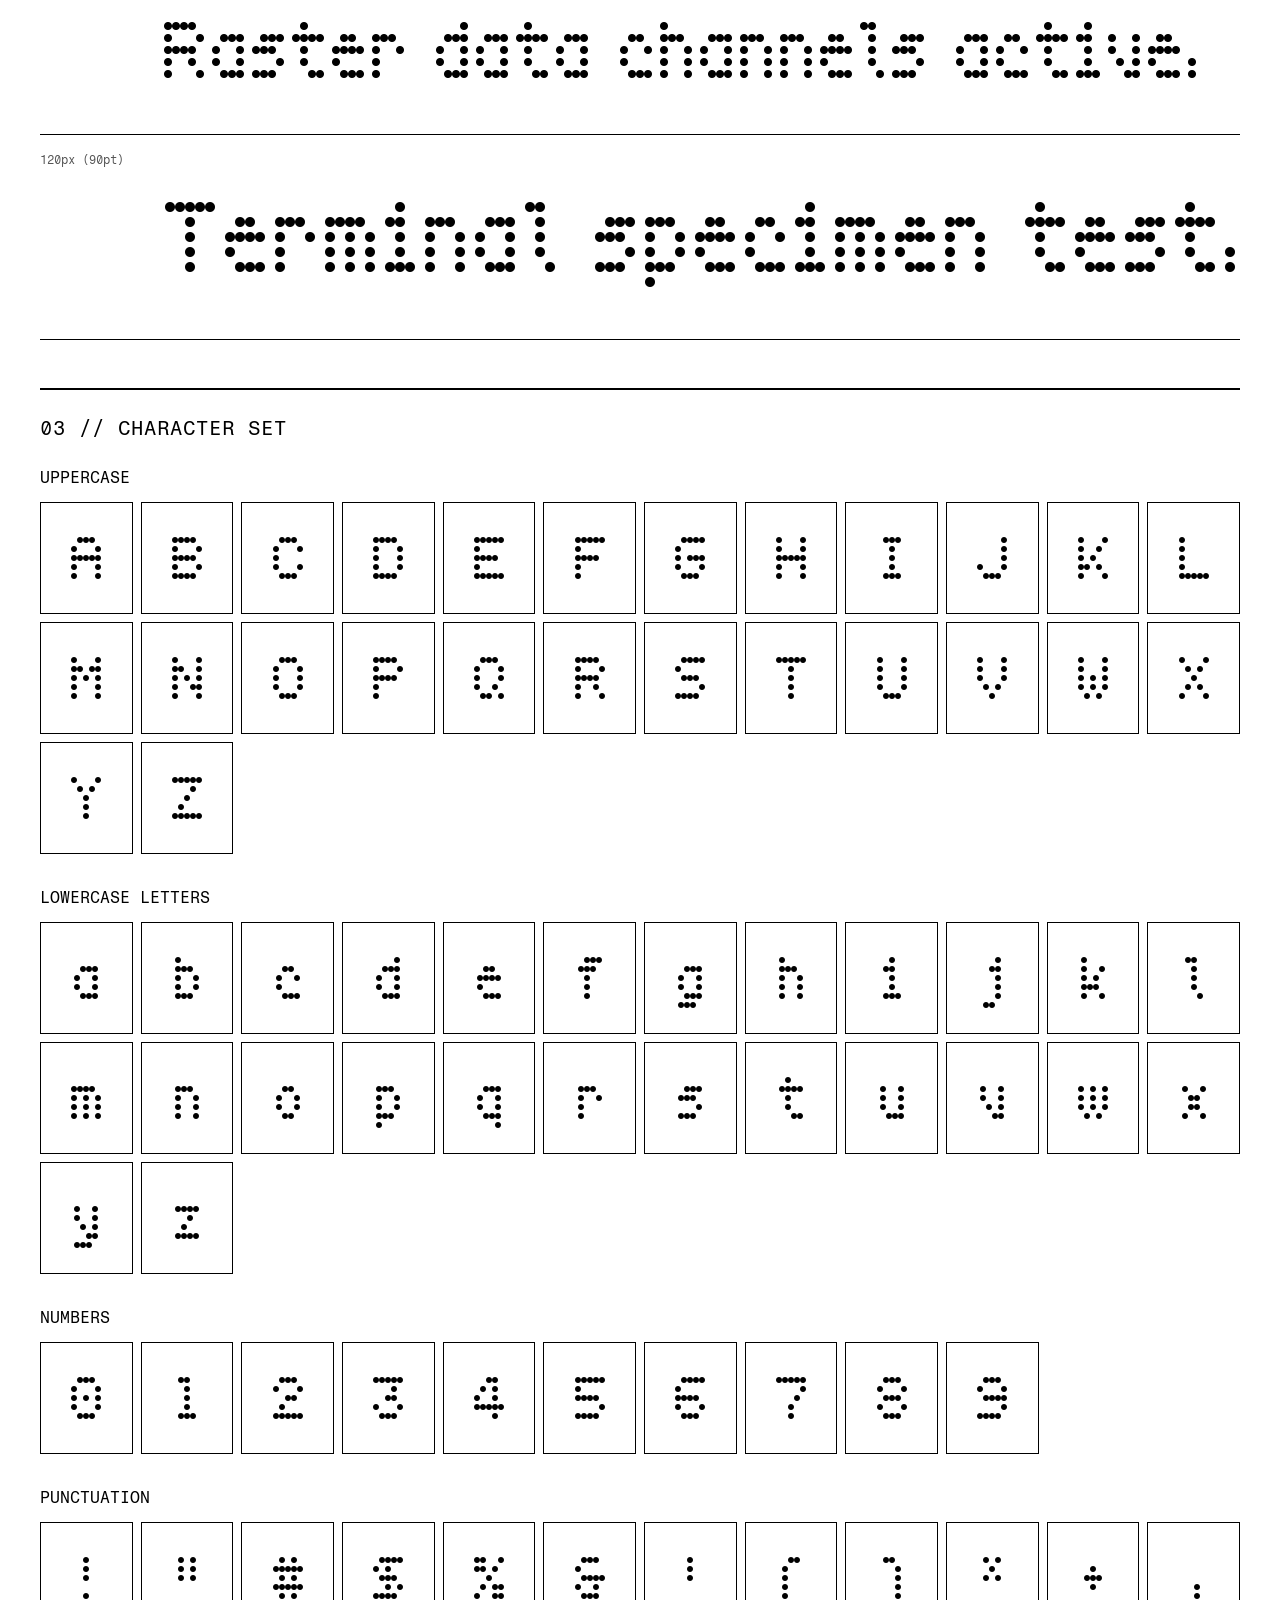
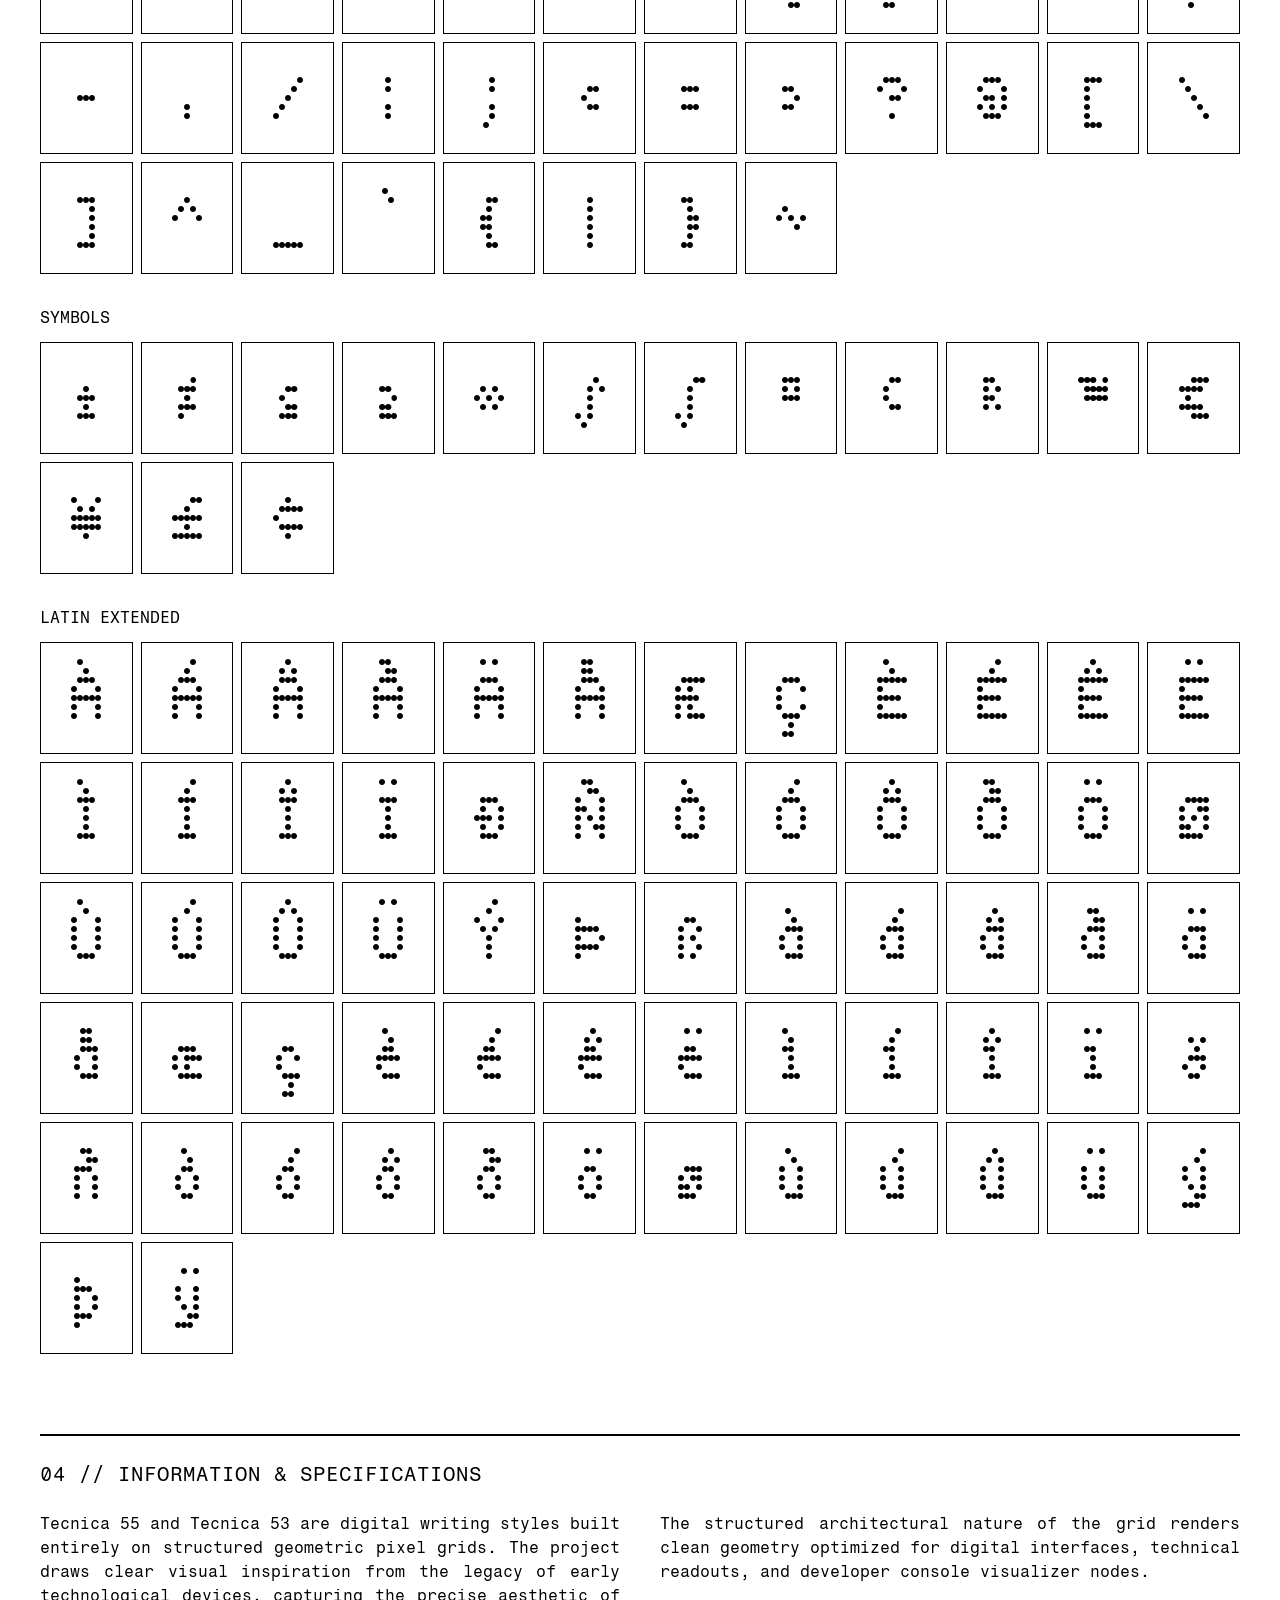
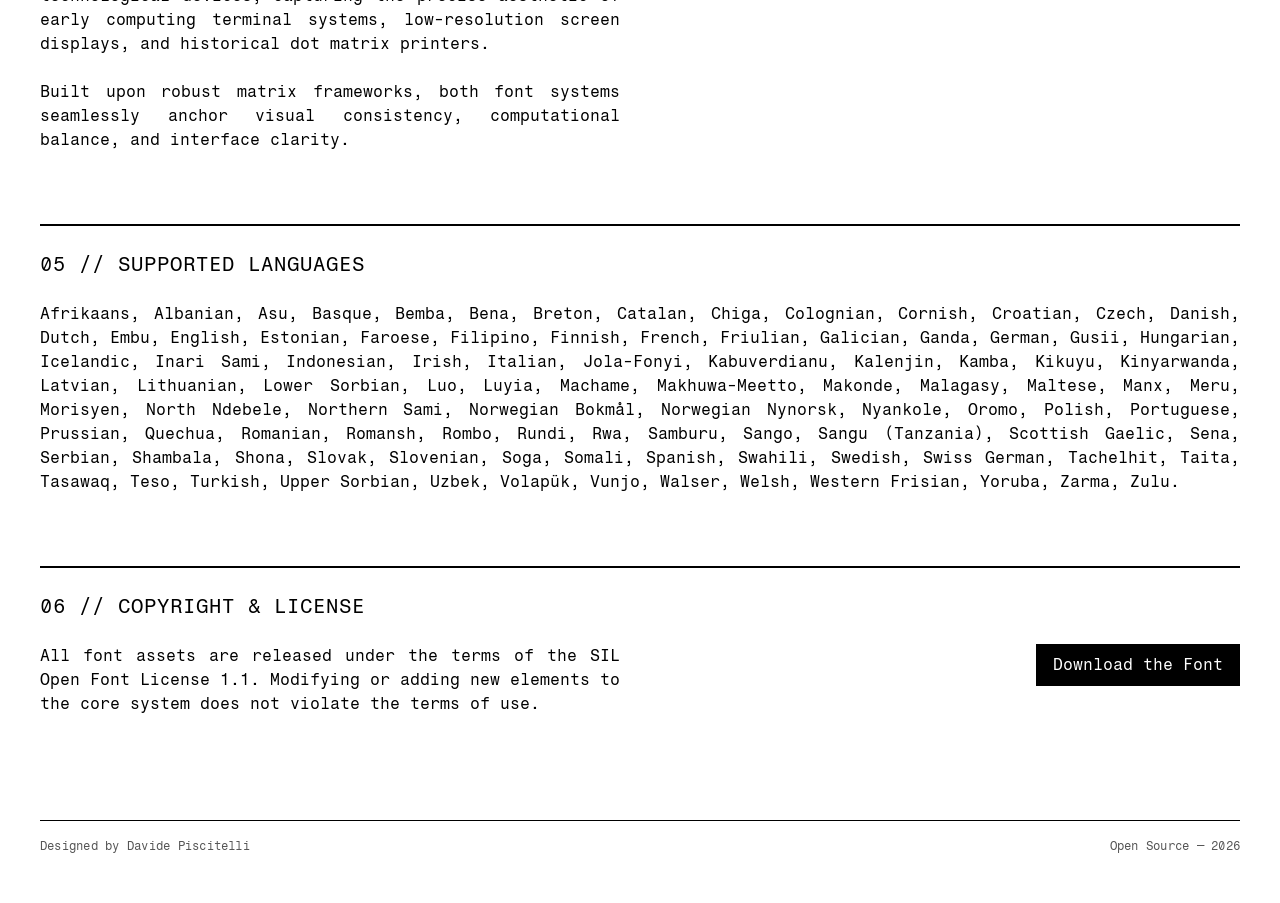
==== commit da8cf89c: "Add files via upload" ====
--- a/index.html
+++ b/index.html
@@ -1,183 +1,130 @@
 <!DOCTYPE html>
-<html lang="en" data-theme="light">
+<html lang="en">
 <head>
     <meta charset="UTF-8">
     <meta name="viewport" content="width=device-width, initial-scale=1.0">
-    <title>TECNICA TYPEFACE — DESIGN SYSTEM SPECIMEN MANUAL</title>
+    <meta name="description" content="Type Specification Sheet">
+    <title>Tecnica Typeface — Type Specimen</title>
+    
+    <link rel="preconnect" href="https://fonts.googleapis.com">
+    <link rel="preconnect" href="https://fonts.gstatic.com" crossorigin>
+    <link href="https://fonts.googleapis.com/css2?family=Fragment+Mono:ital@0;1&display=swap" rel="stylesheet">
+
     <link rel="stylesheet" href="style.css">
 </head>
 <body>
 
-    <section class="macro-chapter">
-        <header class="chapter-header">
-            <span class="chapter-number">CHAPTER 1</span>
-            <h1 class="chapter-title">DISPLAY PANEL &amp; INTERACTIVE CONTROLS</h1>
-        </header>
+    <table class="iso-table">
+        <tr>
+            <td colspan="2" style="width: 66%;">
+                <span class="sub-label-caps">Type Specimen</span>
+                <h1 class="main-title">Tecnica Typeface</h1>
+                <div class="caption-text" style="margin-top: 8px;">Dot Matrix Typeface</div>
+            </td>
+            <td>
+                <span class="sub-label-caps">Document ID Code // Version</span>
+                <strong class="body-text-p1" style="margin-bottom: 0;">TT-LINE-5355 // V1.0</strong>
+            </td>
+        </tr>
+        <tr>
+            <td>
+                <span class="sub-label-caps">Type Designer</span>
+                <span class="body-text-p1" style="margin-bottom: 0;">Davide Piscitelli</span>
+            </td>
+            <td>
+                <span class="sub-label-caps">Release Date</span>
+                <span class="body-text-p1" style="margin-bottom: 0;">2026</span>
+            </td>
+            <td class="theme-zone-cell">
+                <span class="sub-label-caps">Interface Theme</span>
+                <button id="themeToggleBtn" class="sys-btn-theme" aria-label="Toggle interface theme">Theme: Dark</button>
+            </td>
+        </tr>
+    </table>
+
+    <section class="chapter">
+        <h2 class="chapter-title">01 // TYPE SPECIMEN FIELD</h2>
         
-        <div class="display-container">
-            <div class="control-panel">
-                <div class="control-group">
-                    <label class="ui-label">INTERFACE CONTROL</label>
-                    <button id="themeToggleBtn" class="ui-button">TOGGLE DARK / LIGHT MODE</button>
-                </div>
-
-                <div class="control-group">
-                    <label class="ui-label" for="fontFamilySelector">VARIANT WEIGHT SELECTOR</label>
-                    <select id="fontFamilySelector" class="ui-select">
-                        <option value="font-tecnica-53">TECNICA 53</option>
-                        <option value="font-tecnica-55" selected>TECNICA 55</option>
-                        <option value="font-tecnica-53line">TECNICA 53 LINE</option>
-                        <option value="font-tecnica-55line">TECNICA 55 LINE</option>
-                        <option value="font-tecnica-mono">TECNICA MONO</option>
-                        <option value="font-tecnica-monoline">TECNICA MONO LINE</option>
-                    </select>
-                </div>
-
-                <div class="control-group">
-                    <label class="ui-label" for="size-slider">BODY SIZE CONTROL: <span id="size-val">48px</span></label>
-                    <input type="range" id="size-slider" min="16" max="128" step="8" value="48" class="ui-slider">
-                </div>
-
-                <div class="control-group">
-                    <label class="ui-label" for="lh-slider">LINE HEIGHT CONTROL: <span id="lh-val">1.2</span></label>
-                    <input type="range" id="lh-slider" min="1.0" max="2.0" step="0.1" value="1.2" class="ui-slider">
-                </div>
-
-                <div class="control-group">
-                    <label class="ui-label" for="text-input">FREE TEXT ENTRY INPUT</label>
-                    <textarea id="text-input" class="ui-textarea" rows="3">THE QUICK BROWN FOX JUMPS OVER THE LAZY DOG.</textarea>
-                </div>
+        <div class="control-panel">
+            <div class="control-group">
+                <label for="fontFamily" class="sub-label-caps">Typeface Weight</label>
+                <select id="fontFamily" class="sys-select">
+                    <option value="Tecnica-53">53</option>
+                    <option value="Tecnica-55" selected>55</option>
+                    <option value="Tecnica-53Line">53 Line</option>
+                    <option value="Tecnica-55Line">55 Line</option>
+                    <option value="Tecnica-Mono">Mono</option>
+                    <option value="Tecnica-MonoLine">Mono Line</option>
+                </select>
             </div>
 
-            <div class="output-panel">
-                <div id="display-output" class="font-tecnica-55">THE QUICK BROWN FOX JUMPS OVER THE LAZY DOG.</div>
+            <div class="control-group">
+                <label for="fontSize" class="sys-slider-label sub-label-caps">Text Size (<span id="fontSizeValue">48</span>pt)</label>
+                <input type="range" id="fontSize" class="sys-slider" min="12" max="144" value="48">
+            </div>
+
+            <div class="control-group">
+                <label for="lineHeight" class="sys-slider-label sub-label-caps">Line Spacing (<span id="lineHeightValue">1.2</span>)</label>
+                <input type="range" id="lineHeight" class="sys-slider" min="0.8" max="2.5" step="0.1" value="1.2">
+            </div>
+
+            <div class="control-group">
+                <label for="testText" class="sub-label-caps">Type here to test the font</label>
+                <input type="text" id="testText" class="sys-input-text" value="Tecnica dot matrix stream and processor core online.">
+            </div>
+        </div>
+
+        <div class="tester-container">
+            <div id="preview-box" contenteditable="true">Tecnica dot matrix stream and processor core online.</div>
+        </div>
+    </section>
+
+    <section class="chapter">
+        <h2 class="chapter-title">02 // TYPE SCALE VIEW</h2>
+        <div class="cascade-table" id="cascadeSpread"></div>
+    </section>
+
+    <section class="chapter">
+        <h2 class="chapter-title">03 // CHARACTER SET</h2>
+        <div id="inventorySpread"></div>
+    </section>
+
+    <section class="chapter">
+        <h2 class="chapter-title">04 // INFORMATION &amp; SPECIFICATIONS</h2>
+        <div class="columns-2">
+            <div class="col body-text-p1">
+                <p>Tecnica 55 and Tecnica 53 are digital writing styles built entirely on structured geometric pixel grids. The project draws clear visual inspiration from the legacy of early technological devices, capturing the precise aesthetic of early computing terminal systems, low-resolution screen displays, and historical dot matrix printers.</p>
+                <p>Built upon robust matrix frameworks, both font systems seamlessly anchor visual consistency, computational balance, and interface clarity.</p>
+            </div>
+            <div class="col body-text-p1">
+                <p>The structured architectural nature of the grid renders clean geometry optimized for digital interfaces, technical readouts, and developer console visualizer nodes.</p>
             </div>
         </div>
     </section>
 
-    <div class="border-thick"></div>
+    <section class="chapter">
+        <h2 class="chapter-title">05 // SUPPORTED LANGUAGES</h2>
+        <div class="body-text-p1">
+            Afrikaans, Albanian, Asu, Basque, Bemba, Bena, Breton, Catalan, Chiga, Colognian, Cornish, Croatian, Czech, Danish, Dutch, Embu, English, Estonian, Faroese, Filipino, Finnish, French, Friulian, Galician, Ganda, German, Gusii, Hungarian, Icelandic, Inari Sami, Indonesian, Irish, Italian, Jola-Fonyi, Kabuverdianu, Kalenjin, Kamba, Kikuyu, Kinyarwanda, Latvian, Lithuanian, Lower Sorbian, Luo, Luyia, Machame, Makhuwa-Meetto, Makonde, Malagasy, Maltese, Manx, Meru, Morisyen, North Ndebele, Northern Sami, Norwegian Bokmål, Norwegian Nynorsk, Nyankole, Oromo, Polish, Portuguese, Prussian, Quechua, Romanian, Romansh, Rombo, Rundi, Rwa, Samburu, Sango, Sangu (Tanzania), Scottish Gaelic, Sena, Serbian, Shambala, Shona, Slovak, Slovenian, Soga, Somali, Spanish, Swahili, Swedish, Swiss German, Tachelhit, Taita, Tasawaq, Teso, Turkish, Upper Sorbian, Uzbek, Volapük, Vunjo, Walser, Welsh, Western Frisian, Yoruba, Zarma, Zulu.
+        </div>
+    </section>
 
-    <section class="macro-chapter">
-        <header class="chapter-header">
-            <span class="chapter-number">CHAPTER 2</span>
-            <h2 class="chapter-title">LEGIBILITY SCALING MATRIX (BODY TEXT AREA)</h2>
-        </header>
-        
-        <div class="body-text-container font-tecnica-55" id="legibility-container">
-            <div class="text-block block-a">
-                <span class="block-meta">Block A: 16px Body Size | Optimal Screen Reading Configuration</span>
-                <p class="sample-paragraph">Tecnica 55 and Tecnica 53 are typographic designs deeply rooted in the aesthetics of dot matrix printing, a technology once pivotal in early printers and digital displays. This system relied on grids of dots to form characters and images, enabling legibility and functionality on low-resolution devices. The charm of this method lies in its balance of efficiency and geometric simplicity, which these fonts celebrate.</p>
+    <section class="chapter" style="margin-bottom: 32px;">
+        <h2 class="chapter-title">06 // COPYRIGHT &amp; LICENSE</h2>
+        <div class="columns-2 align-top">
+            <div class="col body-text-p1">
+                All font assets are released under the terms of the SIL Open Font License 1.1. Modifying or adding new elements to the core system does not violate the terms of use.
             </div>
-            
-            <div class="border-thin"></div>
-            
-            <div class="text-block block-b">
-                <span class="block-meta">Block B: 12px Body Size | Compact Data Output &amp; Micro Captioning</span>
-                <p class="sample-paragraph">Tecnica 55 and Tecnica 53 are typographic designs deeply rooted in the aesthetics of dot matrix printing, a technology once pivotal in early printers and digital displays. This system relied on grids of dots to form characters and images, enabling legibility and functionality on low-resolution devices. The charm of this method lies in its balance of efficiency and geometric simplicity, which these fonts celebrate.</p>
-            </div>
-            
-            <div class="border-thin"></div>
-            
-            <div class="text-block block-c">
-                <span class="block-meta">Block C: 8px Body Size | Hardware Boundary of Digital Screen Legibility</span>
-                <p class="sample-paragraph">Tecnica 55 and Tecnica 53 are typographic designs deeply rooted in the aesthetics of dot matrix printing, a technology once pivotal in early printers and digital displays. This system relied on grids of dots to form characters and images, enabling legibility and functionality on low-resolution devices. The charm of this method lies in its balance of efficiency and geometric simplicity, which these fonts celebrate.</p>
+            <div class="col" style="text-align: right;">
+                <a href="https://github.com/Davide-Piscitelli/Tecnica-Typeface" class="sys-btn" target="_blank">Download the Font</a>
             </div>
         </div>
     </section>
 
-    <div class="border-thick"></div>
-
-    <section class="macro-chapter">
-        <header class="chapter-header">
-            <span class="chapter-number">CHAPTER 3</span>
-            <h2 class="chapter-title">CHARACTER INVENTORY (GLYPH MATRIX)</h2>
-        </header>
-        
-        <div class="matrix-layout">
-            <div class="matrix-grid-container" id="glyph-matrix-container">
-                </div>
-            
-            <div class="glyph-inspector">
-                <div class="inspector-sticky-node">
-                    <span class="ui-label-xs">GLYPH INSPECTOR</span>
-                    <div id="inspector-preview" class="font-tecnica-55">A</div>
-                    <span id="inspector-unicode" class="ui-label-xs">U+0041</span>
-                </div>
-            </div>
-        </div>
-    </section>
-
-    <div class="border-thick"></div>
-
-    <section class="macro-chapter">
-        <header class="chapter-header">
-            <span class="chapter-number">CHAPTER 4</span>
-            <h2 class="chapter-title">TYPEFACE GENESIS (DESIGN CORNER)</h2>
-        </header>
-        <div class="editorial-layout-wrapper">
-            <article class="editorial-column">
-                <p>Tecnica 55 is based on a 5x5 dot matrix grid. Its bold, modular design captures a strong geometric structure, resulting in characters that are strikingly robust and visually impactful. The consistent spacing and proportions make it ideal for applications where clarity and boldness are paramount.</p>
-                <p>Tecnica 53, on the other hand, employs a 5x3 dot matrix, offering a sleeker, more compact form. This minimalist take emphasizes economy of space while retaining readability, making it perfect for tight layouts, retro digital aesthetics, or environments where subtlety is preferred.</p>
-                <p>Together, the six core variations (Standard, Line, and Monospaced weights) serve as an adaptive modular system that seamlessly blends retro digital technology with a contemporary, highly functional design architecture.</p>
-            </article>
-        </div>
-    </section>
-
-    <div class="border-thick"></div>
-
-    <section class="macro-chapter">
-        <header class="chapter-header">
-            <span class="chapter-number">CHAPTER 5</span>
-            <h2 class="chapter-title">LANGUAGE SUPPORT ARCHITECTURE</h2>
-        </header>
-        
-        <div class="languages-grid-panel" id="languages-wrapper">
-            </div>
-        
-        <div class="progress-bar-module">
-            <div class="progress-track">
-                <div class="progress-fill"></div>
-            </div>
-            <div class="progress-meta-text">
-                <span class="ui-label-xs">LATIN-1 / WESTERN EUROPEAN SUPPORT</span>
-                <span class="ui-label-xs">100%</span>
-            </div>
-        </div>
-    </section>
-
-    <div class="border-thick"></div>
-
-    <section class="macro-chapter">
-        <header class="chapter-header">
-            <span class="chapter-number">CHAPTER 6</span>
-            <h2 class="chapter-title">TECHNICAL SPECIFICATIONS (COLOPHON &amp; METADATA)</h2>
-        </header>
-        
-        <table class="colophon-data-table">
-            <tbody>
-                <tr>
-                    <td class="metadata-key">DESIGNER</td>
-                    <td class="metadata-value">Davide Piscitelli</td>
-                </tr>
-                <tr>
-                    <td class="metadata-key">DEVELOPMENT</td>
-                    <td class="metadata-value">Based on rigid grids (5x5 and 5x3) dot matrix printing — 6 core files infrastructure (Standard, Line, Mono).</td>
-                </tr>
-                <tr>
-                    <td class="metadata-key">FORMATS AVAILABLE</td>
-                    <td class="metadata-value">WOFF2 (Web Optimized Format) / TTF / OTF / TTC / WOFF</td>
-                </tr>
-                <tr>
-                    <td class="metadata-key">SOURCE REPO</td>
-                    <td class="metadata-value"><a href="https://github.com/Davide-Piscitelli/Tecnica-Typeface" target="_blank" rel="noopener">https://github.com/Davide-Piscitelli/Tecnica-Typeface</a></td>
-                </tr>
-                <tr>
-                    <td class="metadata-key">LICENSING</td>
-                    <td class="metadata-value">SIL Open Font License 1.1 (OFL)</td>
-                </tr>
-            </tbody>
-        </table>
-    </section>
+    <div class="caption-text" style="display: flex; justify-content: space-between; padding-top: 16px; border-top: 1px solid var(--border-color);">
+        <span>Designed by Davide Piscitelli</span>
+        <span>Open Source — 2026</span>
+    </div>
 
     <script src="script.js"></script>
 </body>
--- a/style.css
+++ b/style.css
@@ -1,416 +1,341 @@
-/* =============================================================================
-   1. MAPPAZIONE COMPLETA DEI 6 WEBFONT REALI (Sorgenti Originali Raw)
-   ============================================================================= */
-@font-face {
-    font-family: 'Tecnica-53';
-    src: url('https://raw.githubusercontent.com/Davide-Piscitelli/Tecnica-Typeface/main/Fonts/webfont/woff2/Tecnica-53.woff2') format('woff2');
-    font-weight: 400;
-    font-style: normal;
-    font-display: swap;
-}
-@font-face {
-    font-family: 'Tecnica-55';
-    src: url('https://raw.githubusercontent.com/Davide-Piscitelli/Tecnica-Typeface/main/Fonts/webfont/woff2/Tecnica-55.woff2') format('woff2');
-    font-weight: 700;
-    font-style: normal;
-    font-display: swap;
-}
-@font-face {
-    font-family: 'Tecnica-53Line';
-    src: url('https://raw.githubusercontent.com/Davide-Piscitelli/Tecnica-Typeface/main/Fonts/webfont/woff2/Tecnica-53Line.woff2') format('woff2');
-    font-weight: 400;
-    font-style: normal;
-    font-display: swap;
-}
-@font-face {
-    font-family: 'Tecnica-55Line';
-    src: url('https://raw.githubusercontent.com/Davide-Piscitelli/Tecnica-Typeface/main/Fonts/webfont/woff2/Tecnica-55Line.woff2') format('woff2');
-    font-weight: 700;
-    font-style: normal;
-    font-display: swap;
-}
-@font-face {
-    font-family: 'Tecnica-Mono';
-    src: url('https://raw.githubusercontent.com/Davide-Piscitelli/Tecnica-Typeface/main/Fonts/webfont/woff2/Tecnica-Mono.woff2') format('woff2');
-    font-weight: 400;
-    font-style: normal;
-    font-display: swap;
-}
-@font-face {
-    font-family: 'Tecnica-MonoLine';
-    src: url('https://raw.githubusercontent.com/Davide-Piscitelli/Tecnica-Typeface/main/Fonts/webfont/woff2/Tecnica-MonoLine.woff2') format('woff2');
-    font-weight: 400;
-    font-style: normal;
-    font-display: swap;
-}
-
-/* =============================================================================
-   2. SYSTEM TOKENS (Tavolozza Monocromatica e Griglia ad Invarianti Razionalisti)
-   ============================================================================= */
-html[data-theme='light'] {
-    --color-bg: #FFFFFF;
-    --color-text: #000000;
-    --color-border: #E5E5E5;
-    --color-accent: #FF3300; /* Rosso Segnale Ativo */
-}
-
-html[data-theme='dark'] {
-    --color-bg: #111111;
-    --color-text: #FFFFFF;
-    --color-border: #2A2A2A;
-    --color-accent: #FF3300;
-}
-
-:root {
-    /* Griglia fissa a 8px */
-    --space-xs: 8px;
-    --space-sm: 16px;
-    --space-md: 24px;
-    --space-lg: 32px;
-    --space-xl: 48px;
-
-    /* Tipografia d'Interfaccia */
-    --fs-ui-xs: 8px;
-    --fs-ui-sm: 16px;
-    --fs-ui-md: 24px;
-    --fs-ui-lg: 32px;
-    --fs-ui-xl: 48px;
-}
-
-/* Classi Utente Finali per l'applicazione dei Font in Specimen */
-.font-tecnica-53 { font-family: 'Tecnica-53', monospace !important; }
-.font-tecnica-55 { font-family: 'Tecnica-55', monospace !important; }
-.font-tecnica-53line { font-family: 'Tecnica-53Line', monospace !important; }
-.font-tecnica-55line { font-family: 'Tecnica-55Line', monospace !important; }
-.font-tecnica-mono { font-family: 'Tecnica-Mono', monospace !important; }
-.font-tecnica-monoline { font-family: 'Tecnica-MonoLine', monospace !important; }
-
-/* =============================================================================
-   3. RESET E STRUTTURE BASE DI SCANSIONE VISIVA
-   ============================================================================= */
+/* ==========================================================================
+   STYLE.CSS // TECNICA TYPEFACE SPECIMEN CORE
+   MONOCHROME EDITION - STRICT WCAG AND TYPOGRAPHIC SPECIFICATION
+   ========================================================================== */
+
 * {
-    box-sizing: border-box;
     margin: 0;
     padding: 0;
-}
-
+    box-sizing: border-box;
+}
+
+/* --- SYSTEM DESIGN SYSTEM VARIABLE TOKENS --- */
+html[data-theme='light'] {
+    --bg-primary: #FFFFFF;
+    --text-primary: #000000;
+    --text-secondary: #555555;
+    --border-color: #000000;
+    --btn-text: #FFFFFF;
+    --select-arrow: url("data:image/svg+xml;utf8,<svg xmlns='http://www.w3.org/2000/svg' width='10' height='10' viewBox='0 0 10 10'><path d='M0 3l5 5 5-5z' fill='%23000000'/></svg>");
+}
+
+html[data-theme='dark'] {
+    --bg-primary: #000000;
+    --text-primary: #FFFFFF;
+    --text-secondary: #AAAAAA;
+    --border-color: #FFFFFF;
+    --btn-text: #000000;
+    --select-arrow: url("data:image/svg+xml;utf8,<svg xmlns='http://www.w3.org/2000/svg' width='10' height='10' viewBox='0 0 10 10'><path d='M0 3l5 5 5-5z' fill='%23FFFFFF'/></svg>");
+}
+
+/* --- WEBFONT DECLARATIONS --- */
+@font-face {
+    font-family: 'Tecnica-53';
+    src: url('Fonts/webfont/woff2/Tecnica-53.woff2') format('woff2');
+    font-weight: 400;
+    font-display: swap;
+}
+@font-face {
+    font-family: 'Tecnica-55';
+    src: url('Fonts/webfont/woff2/Tecnica-55.woff2') format('woff2');
+    font-weight: 700;
+    font-display: swap;
+}
+@font-face {
+    font-family: 'Tecnica-53Line';
+    src: url('Fonts/webfont/woff2/Tecnica-53Line.woff2') format('woff2');
+    font-weight: 400;
+    font-display: swap;
+}
+@font-face {
+    font-family: 'Tecnica-55Line';
+    src: url('Fonts/webfont/woff2/Tecnica-55Line.woff2') format('woff2');
+    font-weight: 700;
+    font-display: swap;
+}
+@font-face {
+    font-family: 'Tecnica-Mono';
+    src: url('Fonts/webfont/woff2/Tecnica-Mono.woff2') format('woff2');
+    font-weight: 400;
+    font-display: swap;
+}
+@font-face {
+    font-family: 'Tecnica-MonoLine';
+    src: url('Fonts/webfont/woff2/Tecnica-MonoLine.woff2') format('woff2');
+    font-weight: 400;
+    font-display: swap;
+}
+/* --- TYPOGRAPHIC SCALE & GLOBAL STRUCTURE --- */
 body {
-    background-color: var(--color-bg);
-    color: var(--color-text);
-    font-family: -apple-system, BlinkMacSystemFont, "Segoe UI", Roboto, sans-serif;
-    padding: var(--space-xl);
+    background-color: var(--bg-primary);
+    color: var(--text-primary);
+    font-family: 'Fragment Mono', Monaco, Courier, monospace;
+    font-size: 16px;
+    line-height: 1.5;
+    padding: 40px;
+    max-width: 1400px;
+    margin: 0 auto;
     -webkit-font-smoothing: antialiased;
-    transition: background-color 0.2s ease, color 0.2s ease;
-}
-
-/* Filetti Strutturali */
-.border-thick {
-    width: 100%;
-    height: 2px;
-    background-color: var(--color-text);
-    margin: var(--space-xl) 0;
-}
-
-.border-thin {
-    width: 100%;
-    height: 1px;
-    background-color: var(--color-border);
-    margin: var(--space-lg) 0;
-}
-
-/* Elementi di Intestazione Capitoli */
-.macro-chapter {
+    transition: background-color 0.25s ease, color 0.25s ease, border-color 0.25s ease;
+}
+
+.main-title {
+    font-size: 24px;
+    font-weight: 400;
+    text-transform: uppercase;
+    line-height: 32px;
+}
+
+.chapter-title {
+    font-size: 20px;
+    font-weight: 400;
+    text-transform: uppercase;
+    letter-spacing: 0.05em;
+    margin-bottom: 24px;
+    color: var(--text-primary);
+    line-height: 28px;
+}
+
+.inventory-group-title {
+    font-size: 16px;
+    font-weight: 400;
+    text-transform: uppercase;
+    margin-bottom: 12px;
+    color: var(--text-primary);
+    line-height: 24px;
+}
+
+.sub-label-caps, .caption-text {
+    font-size: 12px;
+    font-weight: 400;
+    text-transform: none;
+    letter-spacing: 0.02em;
     display: block;
-    width: 100%;
-}
-
-.chapter-header {
+    margin-bottom: 8px;
+    color: var(--text-secondary);
+}
+
+.body-text-p1 {
+    font-size: 16px;
+    font-weight: 400;
+    line-height: 24px;
+    text-align: justify;
+    color: var(--text-primary);
+    margin-bottom: 24px;
+}
+
+.chapter {
+    border-top: 2px solid var(--border-color);
+    padding: 24px 0 48px 0;
+    clear: both;
+}
+
+.columns-2 {
+    display: flex;
+    gap: 40px;
+    align-items: flex-start;
+}
+
+.align-top {
+    align-items: flex-start;
+}
+
+.col {
+    flex: 1;
+}
+
+.col p {
+    margin-bottom: 24px;
+}
+.col p:last-child {
+    margin-bottom: 0;
+}
+
+/* --- CONTROL CONSOLE MODULE --- */
+.control-panel {
+    display: grid;
+    grid-template-columns: repeat(3, 1fr);
+    gap: 24px;
+    border: 1px solid var(--border-color);
+    padding: 16px;
+    margin-bottom: 24px;
+}
+
+.control-panel .control-group:nth-child(4) {
+    grid-column: 1 / -1;
+    margin-top: 8px;
+}
+
+.control-group {
     display: flex;
     flex-direction: column;
-    gap: var(--space-xs);
-    margin-bottom: var(--space-lg);
-}
-
-.chapter-number {
-    font-size: var(--fs-ui-sm);
-    font-weight: 700;
-}
-
-.chapter-title {
-    font-size: var(--fs-ui-xl);
-    font-weight: 700;
-    line-height: 1.1;
-    letter-spacing: -1px;
-}
-
-.ui-label {
-    font-size: var(--fs-ui-sm);
-    font-weight: 700;
-}
-
-.ui-label-xs {
-    font-size: var(--fs-ui-xs);
-    font-weight: 700;
-    letter-spacing: 0.05em;
-}
-
-.ui-sub-title {
-    font-size: var(--fs-ui-md);
-    font-weight: 700;
-    margin-bottom: var(--space-sm);
-}
-
-/* =============================================================================
-   4. COMPONENTI UTENTE (BOTTONI, SLIDER, INPUT)
-   ============================================================================= */
-.ui-button {
-    background-color: var(--color-text);
-    color: var(--color-bg);
-    border: 1px solid var(--color-text);
-    padding: var(--space-sm);
-    font-size: var(--fs-ui-sm);
-    font-weight: 700;
+    gap: 8px;
+}
+
+.sys-select, .sys-input-text {
+    background: var(--bg-primary);
+    color: var(--text-primary);
+    border: 1px solid var(--border-color);
+    padding: 8px 16px;
+    font-family: inherit;
+    font-size: 16px;
+    outline: none;
+    border-radius: 0;
+    appearance: none;
+    -webkit-appearance: none;
+    transition: background-color 0.25s ease, border-color 0.25s ease, color 0.25s ease;
+}
+
+.sys-select {
+    background-image: var(--select-arrow);
+    background-repeat: no-repeat;
+    background-position: right 16px center;
+    padding-right: 32px;
     cursor: pointer;
-    text-transform: uppercase;
-}
-
-.ui-button:hover {
-    background-color: var(--color-accent);
-    border-color: var(--color-accent);
-    color: #FFFFFF;
-}
-
-.ui-select {
-    width: 100%;
-    background-color: var(--color-bg);
-    color: var(--color-text);
-    border: 1px solid var(--color-text);
-    padding: var(--space-sm);
-    font-size: var(--fs-ui-sm);
-    outline: none;
-    cursor: pointer;
-}
-
-.ui-slider {
+}
+
+.sys-slider {
     -webkit-appearance: none;
     appearance: none;
     width: 100%;
     height: 2px;
-    background-color: var(--color-text);
+    background: var(--border-color);
     outline: none;
-    margin: var(--space-xs) 0;
-}
-
-.ui-slider::-webkit-slider-thumb {
+    margin: 8px 0;
+    cursor: pointer;
+}
+
+.sys-slider::-webkit-slider-thumb {
     -webkit-appearance: none;
     appearance: none;
     width: 16px;
     height: 16px;
-    background-color: var(--color-accent);
+    background: var(--text-primary);
+    border: 1px solid var(--border-color);
     cursor: pointer;
-}
-
-.ui-textarea {
-    width: 100%;
-    font-size: var(--fs-ui-sm);
-    padding: var(--space-sm);
-    border: 1px solid var(--color-text);
-    background-color: transparent;
-    color: var(--color-text);
+    border-radius: 0;
+}
+
+/* --- TESTER CANVAS --- */
+.tester-container {
+    border: 1px solid var(--border-color);
+    padding: 24px;
+    background: var(--bg-primary);
+    min-height: 200px;
+    transition: background-color 0.25s ease, border-color 0.25s ease;
+}
+
+#preview-box {
+    width: 100%;
+    min-height: 150px;
+    border: none;
     outline: none;
-    resize: none;
-}
-
-/* =============================================================================
-   5. ARCHITETTURA DI LAYOUT DEI CAPITOLI (1-6)
-   ============================================================================= */
-
-/* Cap 1: Controlli / Output Split */
-.display-container {
+    background: transparent;
+    color: var(--text-primary);
+    word-break: break-word;
+    font-size: 48px;
+    line-height: 1.2;
+}
+
+/* --- TYPE SCALE CASCADE MODULE --- */
+.cascade-table {
+    width: 100%;
+    border-top: 1px solid var(--border-color); /* Filetto 1px sopra la prima dimensione */
+}
+
+.cascade-row {
+    display: flex;
+    align-items: flex-start; /* Allineamento in alto */
+    border-bottom: 1px solid var(--border-color);
+    padding: 12px 0;
+}
+
+.cascade-meta {
+    width: 120px;
+    font-size: 12px;
+    color: var(--text-secondary);
+    flex-shrink: 0;
+    text-align: left; /* Allineamento a sinistra */
+    padding-top: 4px; /* Calibrazione linea base con i nodi grandi */
+}
+
+.cascade-sample-node {
+    flex-grow: 1;
+    background: transparent;
+    border: none;
+    outline: none;
+    white-space: nowrap;
+    overflow: hidden;
+    text-overflow: ellipsis;
+    color: var(--text-primary);
+    text-align: left; /* Allineamento testo a sinistra */
+}
+
+/* --- CELL MATRIX GLYPH GRIDS --- */
+.inventory-group {
+    margin-bottom: 32px;
+}
+
+.inventory-grid {
     display: grid;
-    grid-template-columns: 320px 1fr;
-    gap: var(--space-xl);
-}
-
-.control-panel {
-    display: flex;
-    flex-direction: column;
-    gap: var(--space-md);
-}
-
-.control-group {
-    display: flex;
-    flex-direction: column;
-    gap: var(--space-xs);
-}
-
-.output-panel {
-    border-left: 1px solid var(--color-border);
-    padding-left: var(--space-xl);
-    word-break: break-all;
-}
-
-/* Cap 2: Leggibilità fissa */
-.text-block {
-    width: 100%;
-}
-
-.block-meta {
-    display: block;
-    font-size: var(--fs-ui-xs);
-    font-weight: 700;
-    margin-bottom: var(--space-sm);
-}
-
-.sample-paragraph {
-    text-align: left;
-}
-
-.block-a .sample-paragraph { font-size: 16px; line-height: 1.5; }
-.block-b .sample-paragraph { font-size: 12px; line-height: 1.4; }
-.block-c .sample-paragraph { font-size: 8px;  line-height: 1.3; }
-
-/* Cap 3: Matrice Catalogo Glifi */
-.matrix-layout {
-    display: grid;
-    grid-template-columns: 1fr 240px;
-    gap: var(--space-xl);
-}
-
-.matrix-section-block {
-    margin-bottom: var(--space-lg);
-}
-
-.glyph-grid {
-    display: grid;
-    grid-template-columns: repeat(auto-fill, minmax(48px, 1fr));
-    gap: 1px;
-    background-color: var(--color-border);
-    border: 1px solid var(--color-border);
-}
-
-.glyph-cell {
-    background-color: var(--color-bg);
-    color: var(--color-text);
-    aspect-ratio: 1 / 1;
+    grid-template-columns: repeat(auto-fill, minmax(88px, 1fr));
+    gap: 8px;
+}
+
+.inventory-cell {
+    border: 1px solid var(--border-color);
+    height: 112px;
     display: flex;
     align-items: center;
     justify-content: center;
-    font-size: var(--fs-ui-md);
+    font-size: 72px; 
+    background: var(--bg-primary);
+    color: var(--text-primary);
+    transition: background-color 0.25s ease, border-color 0.25s ease, color 0.25s ease;
+}
+
+/* --- ISO INDUSTRIAL TABLE --- */
+.iso-table {
+    width: 100%;
+    border-collapse: collapse;
+    margin-bottom: 32px;
+}
+
+.iso-table td {
+    border: 1px solid var(--border-color); 
+    padding: 16px;
+    vertical-align: top;
+}
+
+/* --- INTERACTIVE ACTION BUTTONS --- */
+.sys-btn, .sys-btn-theme {
+    background: var(--text-primary);
+    color: var(--bg-primary);
+    border: 1px solid var(--border-color);
+    padding: 8px 16px;
+    font-family: inherit;
+    font-size: 16px; /* Dimensione aumentata a 16px per massima leggibilità */
     cursor: pointer;
-    user-select: none;
-}
-
-.glyph-cell:hover {
-    background-color: var(--color-text);
-    color: var(--color-bg);
-}
-
-.glyph-inspector {
-    border-left: 1px solid var(--color-border);
-    padding-left: var(--space-xl);
-}
-
-.inspector-sticky-node {
-    position: sticky;
-    top: var(--space-xl);
-    display: flex;
-    flex-direction: column;
-    align-items: center;
-    gap: var(--space-md);
-}
-
-#inspector-preview {
-    font-size: 96px;
-    width: 100%;
-    height: 160px;
-    display: flex;
-    align-items: center;
-    justify-content: center;
-    border: 1px solid var(--color-text);
-    background-color: var(--color-bg);
-}
-
-/* Cap 4: Editoriale Stretto */
-.editorial-layout-wrapper {
-    display: flex;
-    justify-content: center;
-    width: 100%;
-}
-
-.editorial-column {
-    max-width: 600px;
-    width: 100%;
-    font-size: var(--fs-ui-sm);
-    line-height: 1.6;
-}
-
-.editorial-column p {
-    margin-bottom: var(--space-md);
-}
-
-/* Cap 5: Lingue */
-.languages-grid-panel {
-    display: grid;
-    grid-template-columns: repeat(auto-fill, minmax(140px, 1fr));
-    gap: var(--space-sm);
-    font-size: var(--fs-ui-sm);
-}
-
-.progress-bar-module {
-    width: 100%;
-    display: flex;
-    flex-direction: column;
-    gap: var(--space-xs);
-    margin-top: var(--space-lg);
-}
-
-.progress-track {
-    width: 100%;
-    height: 4px;
-    background-color: var(--color-border);
-}
-
-.progress-fill {
-    width: 100%;
-    height: 100%;
-    background-color: var(--color-accent);
-}
-
-.progress-meta-text {
-    display: flex;
-    justify-content: space-between;
-}
-
-/* Cap 6: Tavola Colophon */
-.colophon-data-table {
-    width: 100%;
-    border-collapse: collapse;
-    text-align: left;
-}
-
-.colophon-data-table tr {
-    border-bottom: 1px solid var(--color-border);
-}
-
-.colophon-data-table td {
-    padding: var(--space-sm) 0;
-    font-size: var(--fs-ui-sm);
-    vertical-align: top;
-}
-
-.metadata-key {
-    width: 240px;
-    font-weight: 700;
-}
-
-.metadata-value a {
-    color: var(--color-text);
+    text-transform: none;
     text-decoration: none;
-    border-bottom: 1px solid var(--color-text);
-}
-
-@media (max-width: 840px) {
-    .display-container, .matrix-layout { grid-template-columns: 1fr; }
-    .output-panel, .glyph-inspector { border-left: none; padding-left: 0; padding-top: var(--space-xl); }
-}
+    display: inline-block;
+    transition: background-color 0.2s, color 0.2s;
+}
+
+.sys-btn:hover, .sys-btn-theme:hover {
+    background: var(--bg-primary);
+    color: var(--text-primary);
+}
+
+.sys-btn-theme {
+    width: 100%;
+    margin-top: 4px;
+}
+
+@media (max-width: 768px) {
+    body { padding: 16px; }
+    .iso-table tr { display: flex; flex-direction: column; }
+    .iso-table td { width: 100% !important; }
+    .control-panel { grid-template-columns: 1fr; }
+    .columns-2 { flex-direction: column; gap: 24px; }
+}
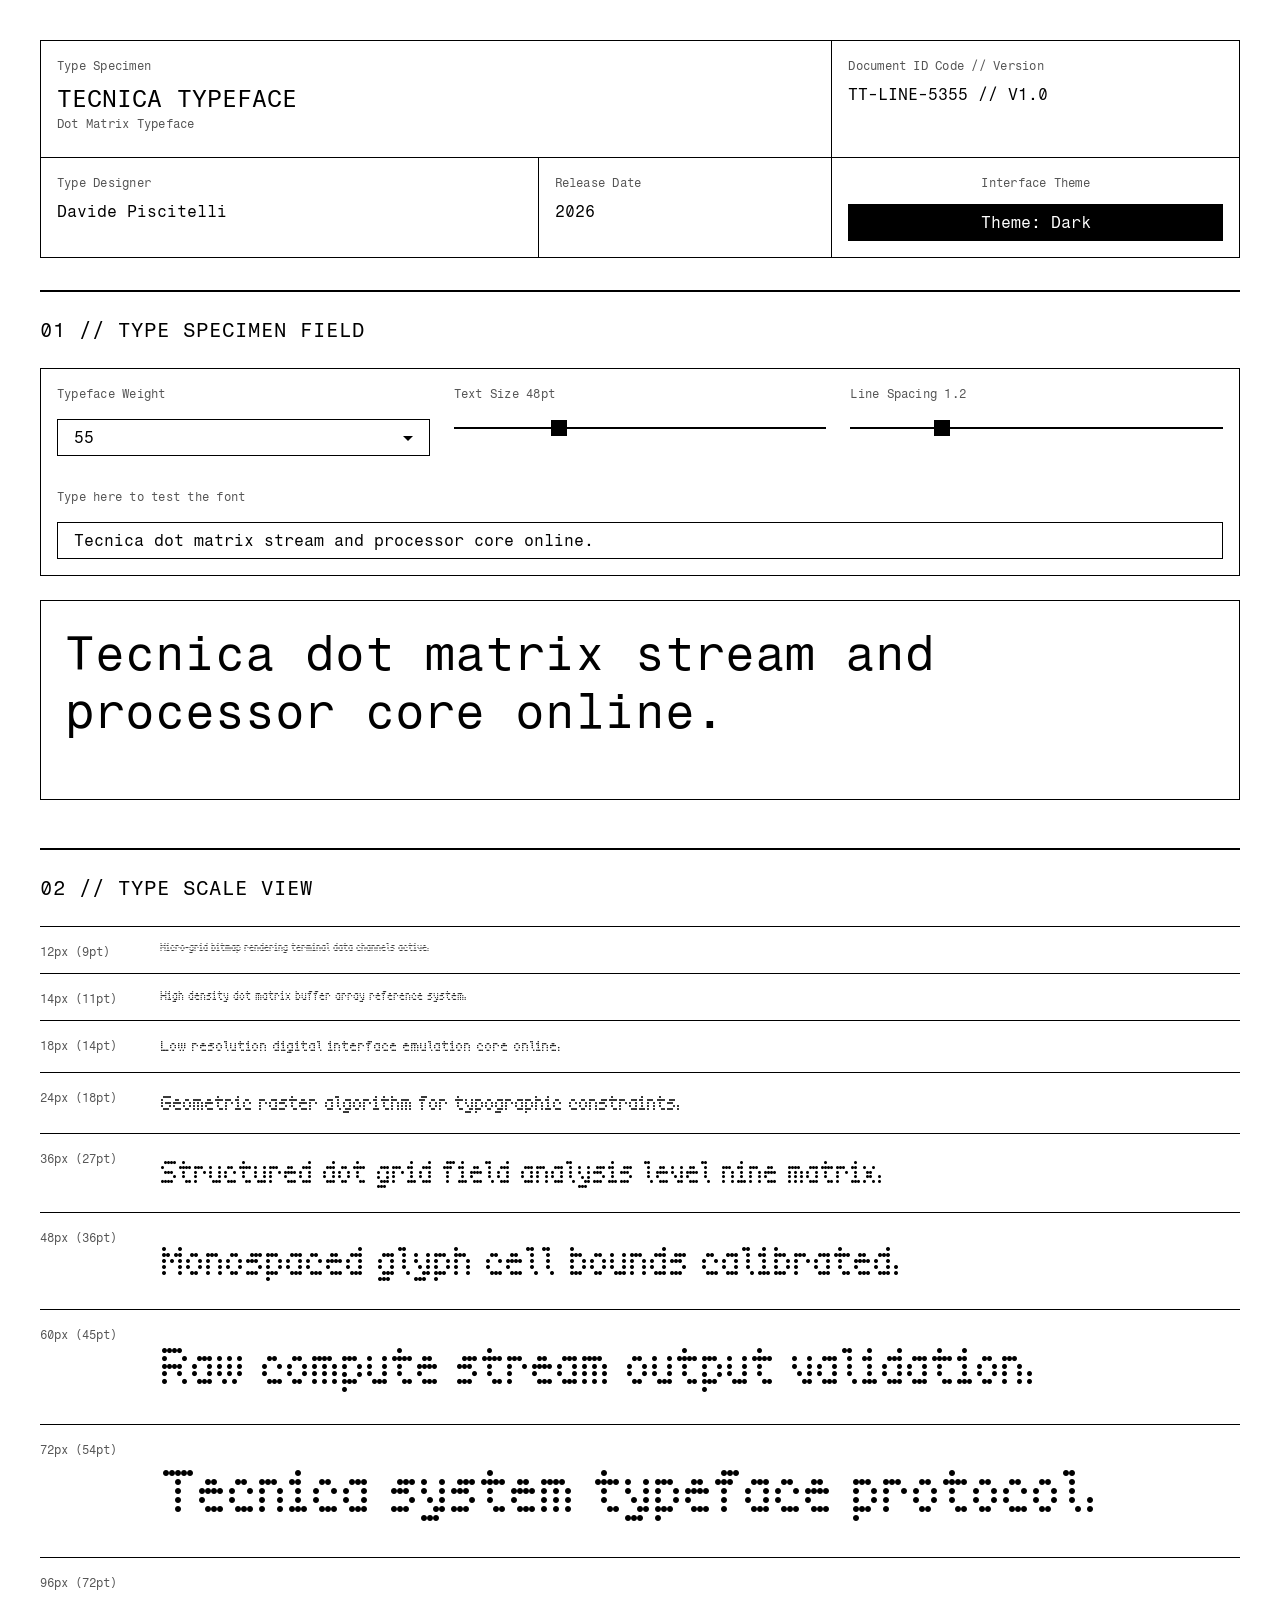
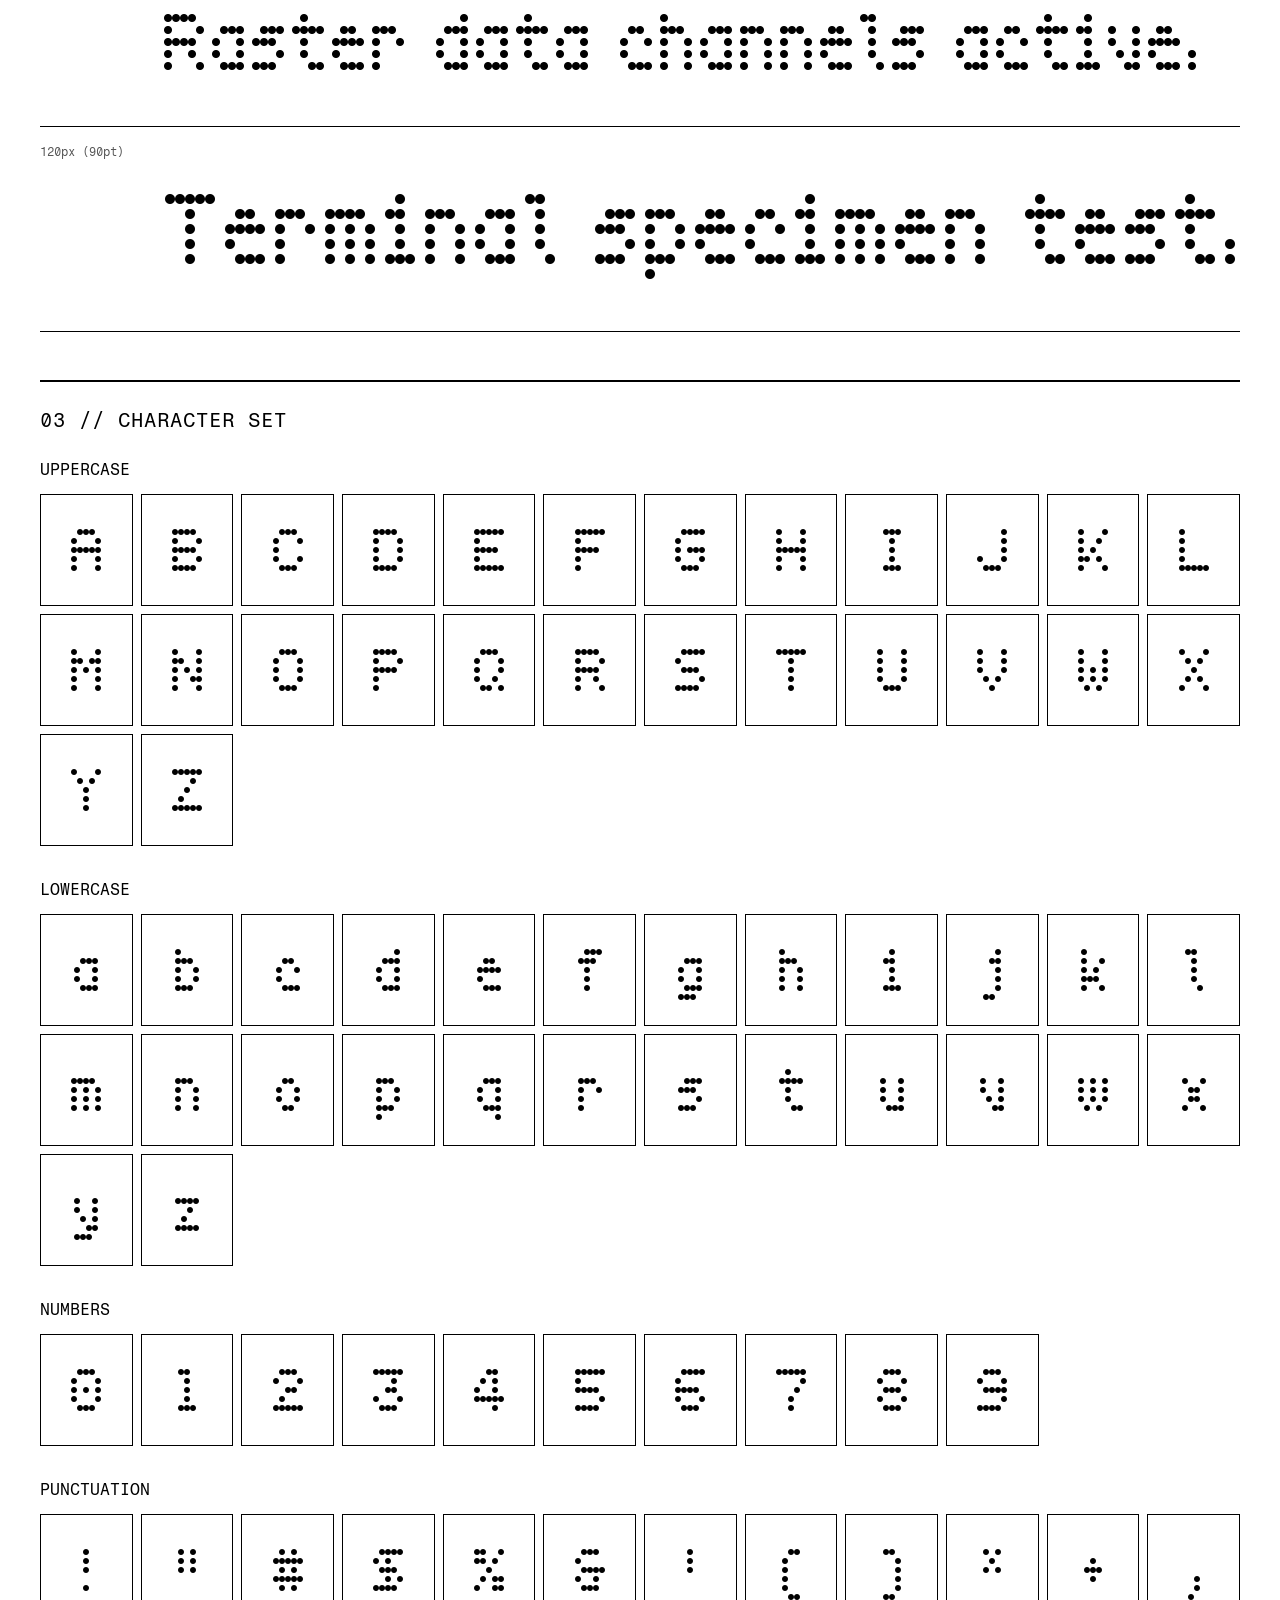
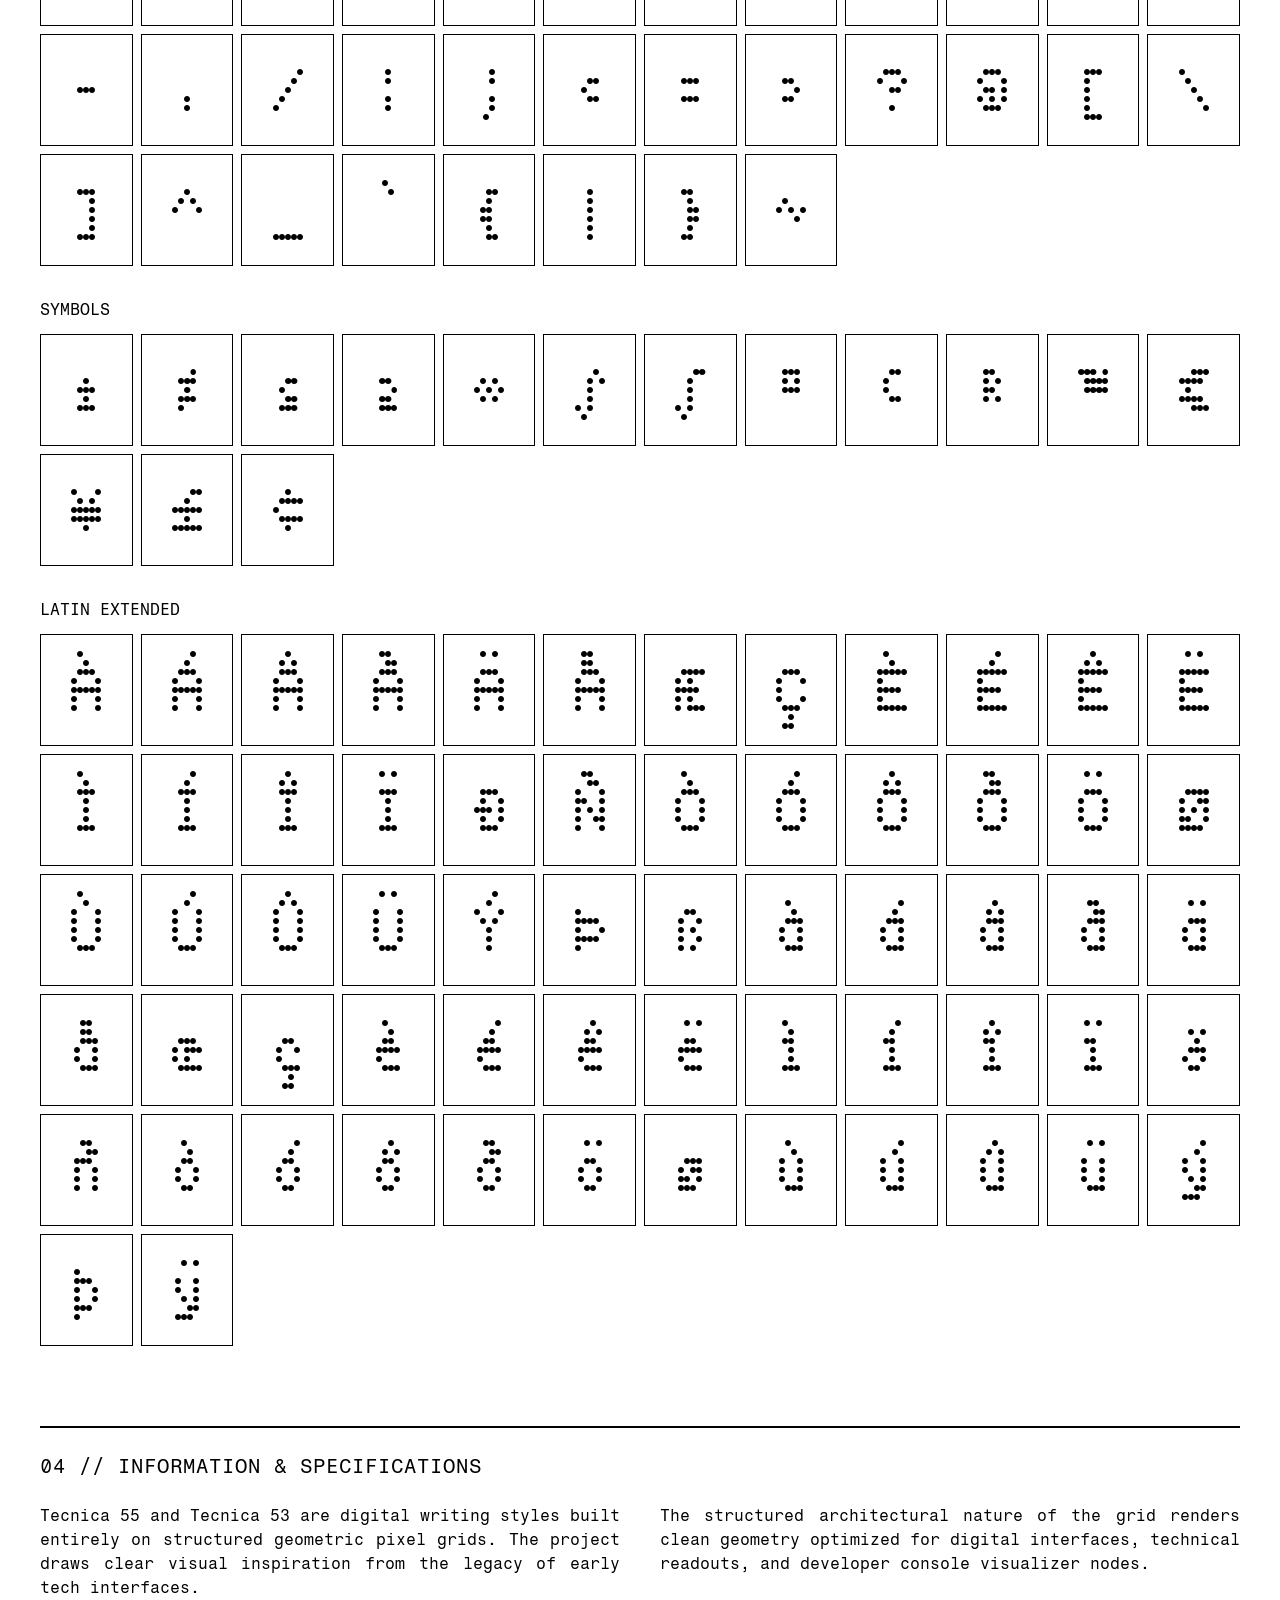
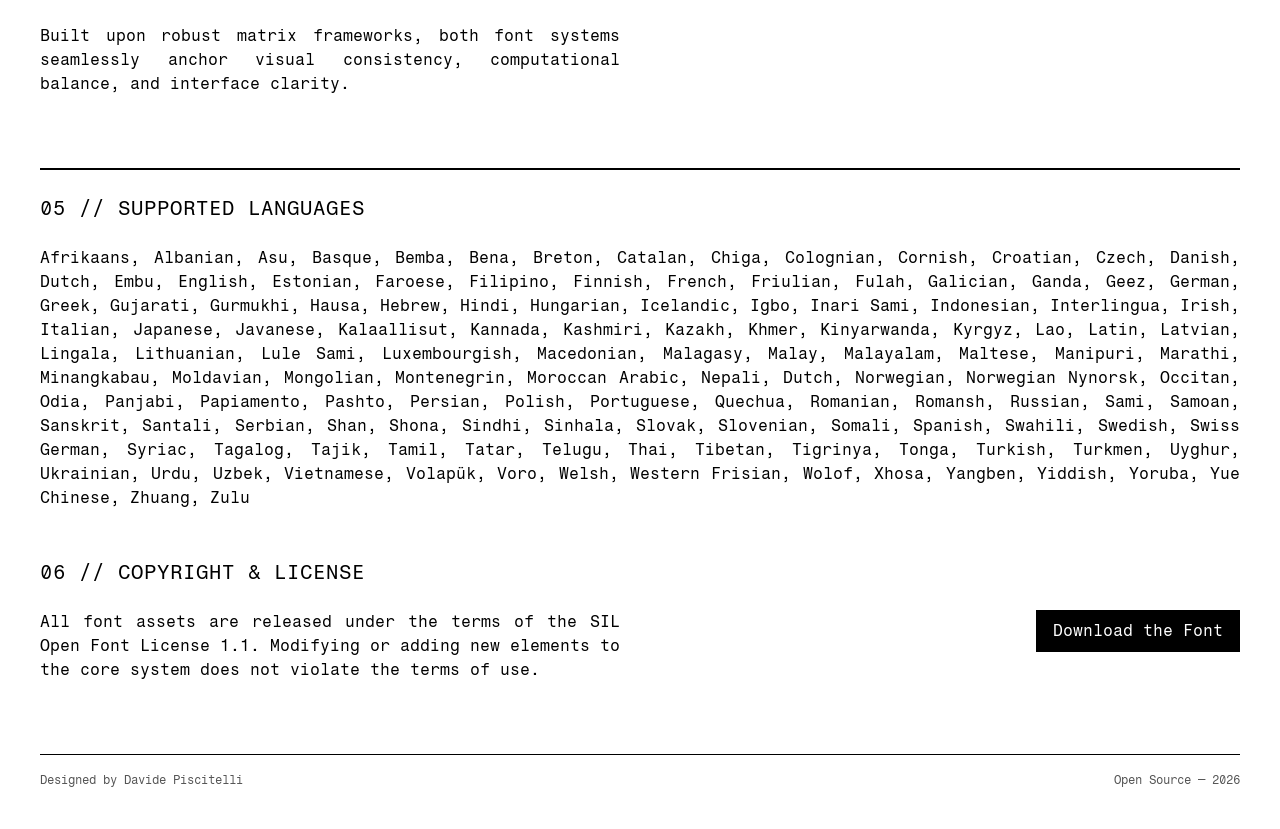
==== commit 9d1451f2: "refactor: optimize and simplify index.html, script.js, and style.css - Remove all inline styles and " ====
--- a/index.html
+++ b/index.html
@@ -3,37 +3,36 @@
 <head>
     <meta charset="UTF-8">
     <meta name="viewport" content="width=device-width, initial-scale=1.0">
-    <meta name="description" content="Type Specification Sheet">
+    <meta name="description" content="Tecnica Typeface — Type Specimen Sheet">
     <title>Tecnica Typeface — Type Specimen</title>
     
     <link rel="preconnect" href="https://fonts.googleapis.com">
     <link rel="preconnect" href="https://fonts.gstatic.com" crossorigin>
     <link href="https://fonts.googleapis.com/css2?family=Fragment+Mono:ital@0;1&display=swap" rel="stylesheet">
-
     <link rel="stylesheet" href="style.css">
 </head>
 <body>
 
     <table class="iso-table">
         <tr>
-            <td colspan="2" style="width: 66%;">
+            <td colspan="2" class="header-info">
                 <span class="sub-label-caps">Type Specimen</span>
                 <h1 class="main-title">Tecnica Typeface</h1>
-                <div class="caption-text" style="margin-top: 8px;">Dot Matrix Typeface</div>
+                <div class="caption-text">Dot Matrix Typeface</div>
             </td>
             <td>
                 <span class="sub-label-caps">Document ID Code // Version</span>
-                <strong class="body-text-p1" style="margin-bottom: 0;">TT-LINE-5355 // V1.0</strong>
+                <strong class="body-text-p1">TT-LINE-5355 // V1.0</strong>
             </td>
         </tr>
         <tr>
             <td>
                 <span class="sub-label-caps">Type Designer</span>
-                <span class="body-text-p1" style="margin-bottom: 0;">Davide Piscitelli</span>
+                <span class="body-text-p1">Davide Piscitelli</span>
             </td>
             <td>
                 <span class="sub-label-caps">Release Date</span>
-                <span class="body-text-p1" style="margin-bottom: 0;">2026</span>
+                <span class="body-text-p1">2026</span>
             </td>
             <td class="theme-zone-cell">
                 <span class="sub-label-caps">Interface Theme</span>
@@ -59,16 +58,16 @@
             </div>
 
             <div class="control-group">
-                <label for="fontSize" class="sys-slider-label sub-label-caps">Text Size (<span id="fontSizeValue">48</span>pt)</label>
+                <label for="fontSize" class="sub-label-caps">Text Size <span id="fontSizeValue">48</span>pt</label>
                 <input type="range" id="fontSize" class="sys-slider" min="12" max="144" value="48">
             </div>
 
             <div class="control-group">
-                <label for="lineHeight" class="sys-slider-label sub-label-caps">Line Spacing (<span id="lineHeightValue">1.2</span>)</label>
+                <label for="lineHeight" class="sub-label-caps">Line Spacing <span id="lineHeightValue">1.2</span></label>
                 <input type="range" id="lineHeight" class="sys-slider" min="0.8" max="2.5" step="0.1" value="1.2">
             </div>
 
-            <div class="control-group">
+            <div class="control-group full-width">
                 <label for="testText" class="sub-label-caps">Type here to test the font</label>
                 <input type="text" id="testText" class="sys-input-text" value="Tecnica dot matrix stream and processor core online.">
             </div>
@@ -93,7 +92,7 @@
         <h2 class="chapter-title">04 // INFORMATION &amp; SPECIFICATIONS</h2>
         <div class="columns-2">
             <div class="col body-text-p1">
-                <p>Tecnica 55 and Tecnica 53 are digital writing styles built entirely on structured geometric pixel grids. The project draws clear visual inspiration from the legacy of early technological devices, capturing the precise aesthetic of early computing terminal systems, low-resolution screen displays, and historical dot matrix printers.</p>
+                <p>Tecnica 55 and Tecnica 53 are digital writing styles built entirely on structured geometric pixel grids. The project draws clear visual inspiration from the legacy of early tech interfaces.</p>
                 <p>Built upon robust matrix frameworks, both font systems seamlessly anchor visual consistency, computational balance, and interface clarity.</p>
             </div>
             <div class="col body-text-p1">
@@ -105,27 +104,27 @@
     <section class="chapter">
         <h2 class="chapter-title">05 // SUPPORTED LANGUAGES</h2>
         <div class="body-text-p1">
-            Afrikaans, Albanian, Asu, Basque, Bemba, Bena, Breton, Catalan, Chiga, Colognian, Cornish, Croatian, Czech, Danish, Dutch, Embu, English, Estonian, Faroese, Filipino, Finnish, French, Friulian, Galician, Ganda, German, Gusii, Hungarian, Icelandic, Inari Sami, Indonesian, Irish, Italian, Jola-Fonyi, Kabuverdianu, Kalenjin, Kamba, Kikuyu, Kinyarwanda, Latvian, Lithuanian, Lower Sorbian, Luo, Luyia, Machame, Makhuwa-Meetto, Makonde, Malagasy, Maltese, Manx, Meru, Morisyen, North Ndebele, Northern Sami, Norwegian Bokmål, Norwegian Nynorsk, Nyankole, Oromo, Polish, Portuguese, Prussian, Quechua, Romanian, Romansh, Rombo, Rundi, Rwa, Samburu, Sango, Sangu (Tanzania), Scottish Gaelic, Sena, Serbian, Shambala, Shona, Slovak, Slovenian, Soga, Somali, Spanish, Swahili, Swedish, Swiss German, Tachelhit, Taita, Tasawaq, Teso, Turkish, Upper Sorbian, Uzbek, Volapük, Vunjo, Walser, Welsh, Western Frisian, Yoruba, Zarma, Zulu.
+            Afrikaans, Albanian, Asu, Basque, Bemba, Bena, Breton, Catalan, Chiga, Colognian, Cornish, Croatian, Czech, Danish, Dutch, Embu, English, Estonian, Faroese, Filipino, Finnish, French, Friulian, Fulah, Galician, Ganda, Geez, German, Greek, Gujarati, Gurmukhi, Hausa, Hebrew, Hindi, Hungarian, Icelandic, Igbo, Inari Sami, Indonesian, Interlingua, Irish, Italian, Japanese, Javanese, Kalaallisut, Kannada, Kashmiri, Kazakh, Khmer, Kinyarwanda, Kyrgyz, Lao, Latin, Latvian, Lingala, Lithuanian, Lule Sami, Luxembourgish, Macedonian, Malagasy, Malay, Malayalam, Maltese, Manipuri, Marathi, Minangkabau, Moldavian, Mongolian, Montenegrin, Moroccan Arabic, Nepali, Dutch, Norwegian, Norwegian Nynorsk, Occitan, Odia, Panjabi, Papiamento, Pashto, Persian, Polish, Portuguese, Quechua, Romanian, Romansh, Russian, Sami, Samoan, Sanskrit, Santali, Serbian, Shan, Shona, Sindhi, Sinhala, Slovak, Slovenian, Somali, Spanish, Swahili, Swedish, Swiss German, Syriac, Tagalog, Tajik, Tamil, Tatar, Telugu, Thai, Tibetan, Tigrinya, Tonga, Turkish, Turkmen, Uyghur, Ukrainian, Urdu, Uzbek, Vietnamese, Volapük, Voro, Welsh, Western Frisian, Wolof, Xhosa, Yangben, Yiddish, Yoruba, Yue Chinese, Zhuang, Zulu
         </div>
     </section>
 
-    <section class="chapter" style="margin-bottom: 32px;">
+    <section class="chapter footer-section">
         <h2 class="chapter-title">06 // COPYRIGHT &amp; LICENSE</h2>
-        <div class="columns-2 align-top">
+        <div class="columns-2">
             <div class="col body-text-p1">
                 All font assets are released under the terms of the SIL Open Font License 1.1. Modifying or adding new elements to the core system does not violate the terms of use.
             </div>
-            <div class="col" style="text-align: right;">
+            <div class="col footer-action">
                 <a href="https://github.com/Davide-Piscitelli/Tecnica-Typeface" class="sys-btn" target="_blank">Download the Font</a>
             </div>
         </div>
     </section>
 
-    <div class="caption-text" style="display: flex; justify-content: space-between; padding-top: 16px; border-top: 1px solid var(--border-color);">
+    <div class="footer-credit">
         <span>Designed by Davide Piscitelli</span>
         <span>Open Source — 2026</span>
     </div>
 
     <script src="script.js"></script>
 </body>
-</html>
+</html>
--- a/style.css
+++ b/style.css
@@ -1,341 +1,403 @@
-/* ==========================================================================
-   STYLE.CSS // TECNICA TYPEFACE SPECIMEN CORE
-   MONOCHROME EDITION - STRICT WCAG AND TYPOGRAPHIC SPECIFICATION
-   ========================================================================== */
+/* ============================================================================
+   STYLE.CSS - TECNICA TYPEFACE SPECIMEN CORE
+   Monochrome edition - WCAG AAA compliant typographic design
+   ============================================================================ */
 
 * {
-    margin: 0;
-    padding: 0;
-    box-sizing: border-box;
-}
-
-/* --- SYSTEM DESIGN SYSTEM VARIABLE TOKENS --- */
+  margin: 0;
+  padding: 0;
+  box-sizing: border-box;
+}
+
+/* Design tokens */
 html[data-theme='light'] {
-    --bg-primary: #FFFFFF;
-    --text-primary: #000000;
-    --text-secondary: #555555;
-    --border-color: #000000;
-    --btn-text: #FFFFFF;
-    --select-arrow: url("data:image/svg+xml;utf8,<svg xmlns='http://www.w3.org/2000/svg' width='10' height='10' viewBox='0 0 10 10'><path d='M0 3l5 5 5-5z' fill='%23000000'/></svg>");
+  --bg-primary: #FFFFFF;
+  --text-primary: #000000;
+  --text-secondary: #555555;
+  --border-color: #000000;
+  --select-arrow: url("data:image/svg+xml;utf8,<svg xmlns='http://www.w3.org/2000/svg' width='10' height='10' viewBox='0 0 10 10'><path d='M0 3l5 5 5-5z' fill='%23000000'/></svg>");
 }
 
 html[data-theme='dark'] {
-    --bg-primary: #000000;
-    --text-primary: #FFFFFF;
-    --text-secondary: #AAAAAA;
-    --border-color: #FFFFFF;
-    --btn-text: #000000;
-    --select-arrow: url("data:image/svg+xml;utf8,<svg xmlns='http://www.w3.org/2000/svg' width='10' height='10' viewBox='0 0 10 10'><path d='M0 3l5 5 5-5z' fill='%23FFFFFF'/></svg>");
-}
-
-/* --- WEBFONT DECLARATIONS --- */
-@font-face {
-    font-family: 'Tecnica-53';
-    src: url('Fonts/webfont/woff2/Tecnica-53.woff2') format('woff2');
-    font-weight: 400;
-    font-display: swap;
-}
-@font-face {
-    font-family: 'Tecnica-55';
-    src: url('Fonts/webfont/woff2/Tecnica-55.woff2') format('woff2');
-    font-weight: 700;
-    font-display: swap;
-}
-@font-face {
-    font-family: 'Tecnica-53Line';
-    src: url('Fonts/webfont/woff2/Tecnica-53Line.woff2') format('woff2');
-    font-weight: 400;
-    font-display: swap;
-}
-@font-face {
-    font-family: 'Tecnica-55Line';
-    src: url('Fonts/webfont/woff2/Tecnica-55Line.woff2') format('woff2');
-    font-weight: 700;
-    font-display: swap;
-}
-@font-face {
-    font-family: 'Tecnica-Mono';
-    src: url('Fonts/webfont/woff2/Tecnica-Mono.woff2') format('woff2');
-    font-weight: 400;
-    font-display: swap;
-}
-@font-face {
-    font-family: 'Tecnica-MonoLine';
-    src: url('Fonts/webfont/woff2/Tecnica-MonoLine.woff2') format('woff2');
-    font-weight: 400;
-    font-display: swap;
-}
-/* --- TYPOGRAPHIC SCALE & GLOBAL STRUCTURE --- */
+  --bg-primary: #000000;
+  --text-primary: #FFFFFF;
+  --text-secondary: #AAAAAA;
+  --border-color: #FFFFFF;
+  --select-arrow: url("data:image/svg+xml;utf8,<svg xmlns='http://www.w3.org/2000/svg' width='10' height='10' viewBox='0 0 10 10'><path d='M0 3l5 5 5-5z' fill='%23FFFFFF'/></svg>");
+}
+
+/* Webfont declarations */
+@font-face {
+  font-family: 'Tecnica-53';
+  src: url('Fonts/webfont/woff2/Tecnica-53.woff2') format('woff2');
+  font-weight: 400;
+  font-display: swap;
+}
+
+@font-face {
+  font-family: 'Tecnica-55';
+  src: url('Fonts/webfont/woff2/Tecnica-55.woff2') format('woff2');
+  font-weight: 700;
+  font-display: swap;
+}
+
+@font-face {
+  font-family: 'Tecnica-53Line';
+  src: url('Fonts/webfont/woff2/Tecnica-53Line.woff2') format('woff2');
+  font-weight: 400;
+  font-display: swap;
+}
+
+@font-face {
+  font-family: 'Tecnica-55Line';
+  src: url('Fonts/webfont/woff2/Tecnica-55Line.woff2') format('woff2');
+  font-weight: 700;
+  font-display: swap;
+}
+
+@font-face {
+  font-family: 'Tecnica-Mono';
+  src: url('Fonts/webfont/woff2/Tecnica-Mono.woff2') format('woff2');
+  font-weight: 400;
+  font-display: swap;
+}
+
+@font-face {
+  font-family: 'Tecnica-MonoLine';
+  src: url('Fonts/webfont/woff2/Tecnica-MonoLine.woff2') format('woff2');
+  font-weight: 400;
+  font-display: swap;
+}
+
+/* Global typography */
 body {
-    background-color: var(--bg-primary);
-    color: var(--text-primary);
-    font-family: 'Fragment Mono', Monaco, Courier, monospace;
-    font-size: 16px;
-    line-height: 1.5;
-    padding: 40px;
-    max-width: 1400px;
-    margin: 0 auto;
-    -webkit-font-smoothing: antialiased;
-    transition: background-color 0.25s ease, color 0.25s ease, border-color 0.25s ease;
+  background-color: var(--bg-primary);
+  color: var(--text-primary);
+  font-family: 'Fragment Mono', Monaco, Courier, monospace;
+  font-size: 16px;
+  line-height: 1.5;
+  padding: 40px;
+  max-width: 1400px;
+  margin: 0 auto;
+  -webkit-font-smoothing: antialiased;
+  transition: background-color 0.25s ease, color 0.25s ease, border-color 0.25s ease;
+}
+
+h1, h2, h3 {
+  text-transform: uppercase;
 }
 
 .main-title {
-    font-size: 24px;
-    font-weight: 400;
-    text-transform: uppercase;
-    line-height: 32px;
+  font-size: 24px;
+  font-weight: 400;
+  line-height: 32px;
 }
 
 .chapter-title {
-    font-size: 20px;
-    font-weight: 400;
-    text-transform: uppercase;
-    letter-spacing: 0.05em;
-    margin-bottom: 24px;
-    color: var(--text-primary);
-    line-height: 28px;
+  font-size: 20px;
+  font-weight: 400;
+  letter-spacing: 0.05em;
+  margin-bottom: 24px;
+  color: var(--text-primary);
+  line-height: 28px;
 }
 
 .inventory-group-title {
-    font-size: 16px;
-    font-weight: 400;
-    text-transform: uppercase;
-    margin-bottom: 12px;
-    color: var(--text-primary);
-    line-height: 24px;
-}
-
-.sub-label-caps, .caption-text {
-    font-size: 12px;
-    font-weight: 400;
-    text-transform: none;
-    letter-spacing: 0.02em;
-    display: block;
-    margin-bottom: 8px;
-    color: var(--text-secondary);
+  font-size: 16px;
+  font-weight: 400;
+  margin-bottom: 12px;
+  color: var(--text-primary);
+  line-height: 24px;
+}
+
+.sub-label-caps,
+.caption-text {
+  font-size: 12px;
+  font-weight: 400;
+  letter-spacing: 0.02em;
+  display: block;
+  margin-bottom: 8px;
+  color: var(--text-secondary);
 }
 
 .body-text-p1 {
-    font-size: 16px;
-    font-weight: 400;
-    line-height: 24px;
-    text-align: justify;
-    color: var(--text-primary);
-    margin-bottom: 24px;
-}
-
+  font-size: 16px;
+  font-weight: 400;
+  line-height: 24px;
+  text-align: justify;
+  color: var(--text-primary);
+  margin-bottom: 24px;
+}
+
+.body-text-p1:last-child {
+  margin-bottom: 0;
+}
+
+/* Layout structure */
 .chapter {
-    border-top: 2px solid var(--border-color);
-    padding: 24px 0 48px 0;
-    clear: both;
+  border-top: 2px solid var(--border-color);
+  padding: 24px 0 48px;
+  clear: both;
+}
+
+.chapter.footer-section {
+  border-top: none;
+  padding-top: 0;
 }
 
 .columns-2 {
-    display: flex;
-    gap: 40px;
-    align-items: flex-start;
-}
-
-.align-top {
-    align-items: flex-start;
+  display: flex;
+  gap: 40px;
+  align-items: flex-start;
 }
 
 .col {
-    flex: 1;
+  flex: 1;
 }
 
 .col p {
-    margin-bottom: 24px;
-}
+  margin-bottom: 24px;
+}
+
 .col p:last-child {
-    margin-bottom: 0;
-}
-
-/* --- CONTROL CONSOLE MODULE --- */
+  margin-bottom: 0;
+}
+
+/* Header table styling */
+.iso-table {
+  width: 100%;
+  border-collapse: collapse;
+  margin-bottom: 32px;
+}
+
+.iso-table td {
+  border: 1px solid var(--border-color);
+  padding: 16px;
+  vertical-align: top;
+}
+
+.header-info {
+  width: 66%;
+}
+
+.theme-zone-cell {
+  text-align: center;
+}
+
+/* Control panel */
 .control-panel {
-    display: grid;
-    grid-template-columns: repeat(3, 1fr);
-    gap: 24px;
-    border: 1px solid var(--border-color);
+  display: grid;
+  grid-template-columns: repeat(3, 1fr);
+  gap: 24px;
+  border: 1px solid var(--border-color);
+  padding: 16px;
+  margin-bottom: 24px;
+}
+
+.control-group {
+  display: flex;
+  flex-direction: column;
+  gap: 8px;
+}
+
+.control-group.full-width {
+  grid-column: 1 / -1;
+  margin-top: 8px;
+}
+
+.sys-select,
+.sys-input-text {
+  background: var(--bg-primary);
+  color: var(--text-primary);
+  border: 1px solid var(--border-color);
+  padding: 8px 16px;
+  font-family: inherit;
+  font-size: 16px;
+  outline: none;
+  border-radius: 0;
+  appearance: none;
+  -webkit-appearance: none;
+  transition: background-color 0.25s ease, border-color 0.25s ease, color 0.25s ease;
+}
+
+.sys-select {
+  background-image: var(--select-arrow);
+  background-repeat: no-repeat;
+  background-position: right 16px center;
+  padding-right: 32px;
+  cursor: pointer;
+}
+
+.sys-slider {
+  -webkit-appearance: none;
+  appearance: none;
+  width: 100%;
+  height: 2px;
+  background: var(--border-color);
+  outline: none;
+  margin: 8px 0;
+  cursor: pointer;
+}
+
+.sys-slider::-webkit-slider-thumb {
+  -webkit-appearance: none;
+  appearance: none;
+  width: 16px;
+  height: 16px;
+  background: var(--text-primary);
+  border: 1px solid var(--border-color);
+  cursor: pointer;
+  border-radius: 0;
+}
+
+.sys-slider::-moz-range-thumb {
+  width: 16px;
+  height: 16px;
+  background: var(--text-primary);
+  border: 1px solid var(--border-color);
+  cursor: pointer;
+  border-radius: 0;
+}
+
+/* Preview container */
+.tester-container {
+  border: 1px solid var(--border-color);
+  padding: 24px;
+  background: var(--bg-primary);
+  min-height: 200px;
+  transition: background-color 0.25s ease, border-color 0.25s ease;
+}
+
+#preview-box {
+  width: 100%;
+  min-height: 150px;
+  border: none;
+  outline: none;
+  background: transparent;
+  color: var(--text-primary);
+  word-break: break-word;
+  font-size: 48px;
+  line-height: 1.2;
+}
+
+/* Type scale */
+.cascade-table {
+  width: 100%;
+  border-top: 1px solid var(--border-color);
+}
+
+.cascade-row {
+  display: flex;
+  align-items: flex-start;
+  border-bottom: 1px solid var(--border-color);
+  padding: 12px 0;
+}
+
+.cascade-meta {
+  width: 120px;
+  font-size: 12px;
+  color: var(--text-secondary);
+  flex-shrink: 0;
+  text-align: left;
+  padding-top: 4px;
+}
+
+.cascade-sample-node {
+  flex-grow: 1;
+  background: transparent;
+  border: none;
+  outline: none;
+  white-space: nowrap;
+  overflow: hidden;
+  text-overflow: ellipsis;
+  color: var(--text-primary);
+  text-align: left;
+}
+
+/* Character inventory */
+.inventory-group {
+  margin-bottom: 32px;
+}
+
+.inventory-grid {
+  display: grid;
+  grid-template-columns: repeat(auto-fill, minmax(88px, 1fr));
+  gap: 8px;
+}
+
+.inventory-cell {
+  border: 1px solid var(--border-color);
+  height: 112px;
+  display: flex;
+  align-items: center;
+  justify-content: center;
+  font-size: 72px;
+  background: var(--bg-primary);
+  color: var(--text-primary);
+  transition: background-color 0.25s ease, border-color 0.25s ease, color 0.25s ease;
+}
+
+/* Action buttons */
+.sys-btn,
+.sys-btn-theme {
+  background: var(--text-primary);
+  color: var(--bg-primary);
+  border: 1px solid var(--border-color);
+  padding: 8px 16px;
+  font-family: inherit;
+  font-size: 16px;
+  cursor: pointer;
+  text-transform: none;
+  text-decoration: none;
+  display: inline-block;
+  transition: background-color 0.2s, color 0.2s;
+}
+
+.sys-btn:hover,
+.sys-btn-theme:hover {
+  background: var(--bg-primary);
+  color: var(--text-primary);
+}
+
+.sys-btn-theme {
+  width: 100%;
+  margin-top: 4px;
+}
+
+.footer-action {
+  text-align: right;
+}
+
+.footer-credit {
+  display: flex;
+  justify-content: space-between;
+  padding-top: 16px;
+  border-top: 1px solid var(--border-color);
+  font-size: 12px;
+  color: var(--text-secondary);
+}
+
+/* Responsive */
+@media (max-width: 768px) {
+  body {
     padding: 16px;
-    margin-bottom: 24px;
-}
-
-.control-panel .control-group:nth-child(4) {
-    grid-column: 1 / -1;
-    margin-top: 8px;
-}
-
-.control-group {
+  }
+  
+  .iso-table tr {
     display: flex;
     flex-direction: column;
-    gap: 8px;
-}
-
-.sys-select, .sys-input-text {
-    background: var(--bg-primary);
-    color: var(--text-primary);
-    border: 1px solid var(--border-color);
-    padding: 8px 16px;
-    font-family: inherit;
-    font-size: 16px;
-    outline: none;
-    border-radius: 0;
-    appearance: none;
-    -webkit-appearance: none;
-    transition: background-color 0.25s ease, border-color 0.25s ease, color 0.25s ease;
-}
-
-.sys-select {
-    background-image: var(--select-arrow);
-    background-repeat: no-repeat;
-    background-position: right 16px center;
-    padding-right: 32px;
-    cursor: pointer;
-}
-
-.sys-slider {
-    -webkit-appearance: none;
-    appearance: none;
+  }
+  
+  .iso-table td {
     width: 100%;
-    height: 2px;
-    background: var(--border-color);
-    outline: none;
-    margin: 8px 0;
-    cursor: pointer;
-}
-
-.sys-slider::-webkit-slider-thumb {
-    -webkit-appearance: none;
-    appearance: none;
-    width: 16px;
-    height: 16px;
-    background: var(--text-primary);
-    border: 1px solid var(--border-color);
-    cursor: pointer;
-    border-radius: 0;
-}
-
-/* --- TESTER CANVAS --- */
-.tester-container {
-    border: 1px solid var(--border-color);
-    padding: 24px;
-    background: var(--bg-primary);
-    min-height: 200px;
-    transition: background-color 0.25s ease, border-color 0.25s ease;
-}
-
-#preview-box {
-    width: 100%;
-    min-height: 150px;
-    border: none;
-    outline: none;
-    background: transparent;
-    color: var(--text-primary);
-    word-break: break-word;
-    font-size: 48px;
-    line-height: 1.2;
-}
-
-/* --- TYPE SCALE CASCADE MODULE --- */
-.cascade-table {
-    width: 100%;
-    border-top: 1px solid var(--border-color); /* Filetto 1px sopra la prima dimensione */
-}
-
-.cascade-row {
-    display: flex;
-    align-items: flex-start; /* Allineamento in alto */
-    border-bottom: 1px solid var(--border-color);
-    padding: 12px 0;
-}
-
-.cascade-meta {
-    width: 120px;
-    font-size: 12px;
-    color: var(--text-secondary);
-    flex-shrink: 0;
-    text-align: left; /* Allineamento a sinistra */
-    padding-top: 4px; /* Calibrazione linea base con i nodi grandi */
-}
-
-.cascade-sample-node {
-    flex-grow: 1;
-    background: transparent;
-    border: none;
-    outline: none;
-    white-space: nowrap;
-    overflow: hidden;
-    text-overflow: ellipsis;
-    color: var(--text-primary);
-    text-align: left; /* Allineamento testo a sinistra */
-}
-
-/* --- CELL MATRIX GLYPH GRIDS --- */
-.inventory-group {
-    margin-bottom: 32px;
-}
-
-.inventory-grid {
-    display: grid;
-    grid-template-columns: repeat(auto-fill, minmax(88px, 1fr));
-    gap: 8px;
-}
-
-.inventory-cell {
-    border: 1px solid var(--border-color);
-    height: 112px;
-    display: flex;
-    align-items: center;
-    justify-content: center;
-    font-size: 72px; 
-    background: var(--bg-primary);
-    color: var(--text-primary);
-    transition: background-color 0.25s ease, border-color 0.25s ease, color 0.25s ease;
-}
-
-/* --- ISO INDUSTRIAL TABLE --- */
-.iso-table {
-    width: 100%;
-    border-collapse: collapse;
-    margin-bottom: 32px;
-}
-
-.iso-table td {
-    border: 1px solid var(--border-color); 
-    padding: 16px;
-    vertical-align: top;
-}
-
-/* --- INTERACTIVE ACTION BUTTONS --- */
-.sys-btn, .sys-btn-theme {
-    background: var(--text-primary);
-    color: var(--bg-primary);
-    border: 1px solid var(--border-color);
-    padding: 8px 16px;
-    font-family: inherit;
-    font-size: 16px; /* Dimensione aumentata a 16px per massima leggibilità */
-    cursor: pointer;
-    text-transform: none;
-    text-decoration: none;
-    display: inline-block;
-    transition: background-color 0.2s, color 0.2s;
-}
-
-.sys-btn:hover, .sys-btn-theme:hover {
-    background: var(--bg-primary);
-    color: var(--text-primary);
-}
-
-.sys-btn-theme {
-    width: 100%;
-    margin-top: 4px;
-}
-
-@media (max-width: 768px) {
-    body { padding: 16px; }
-    .iso-table tr { display: flex; flex-direction: column; }
-    .iso-table td { width: 100% !important; }
-    .control-panel { grid-template-columns: 1fr; }
-    .columns-2 { flex-direction: column; gap: 24px; }
-}
+  }
+  
+  .control-panel {
+    grid-template-columns: 1fr;
+  }
+  
+  .columns-2 {
+    flex-direction: column;
+    gap: 24px;
+  }
+}
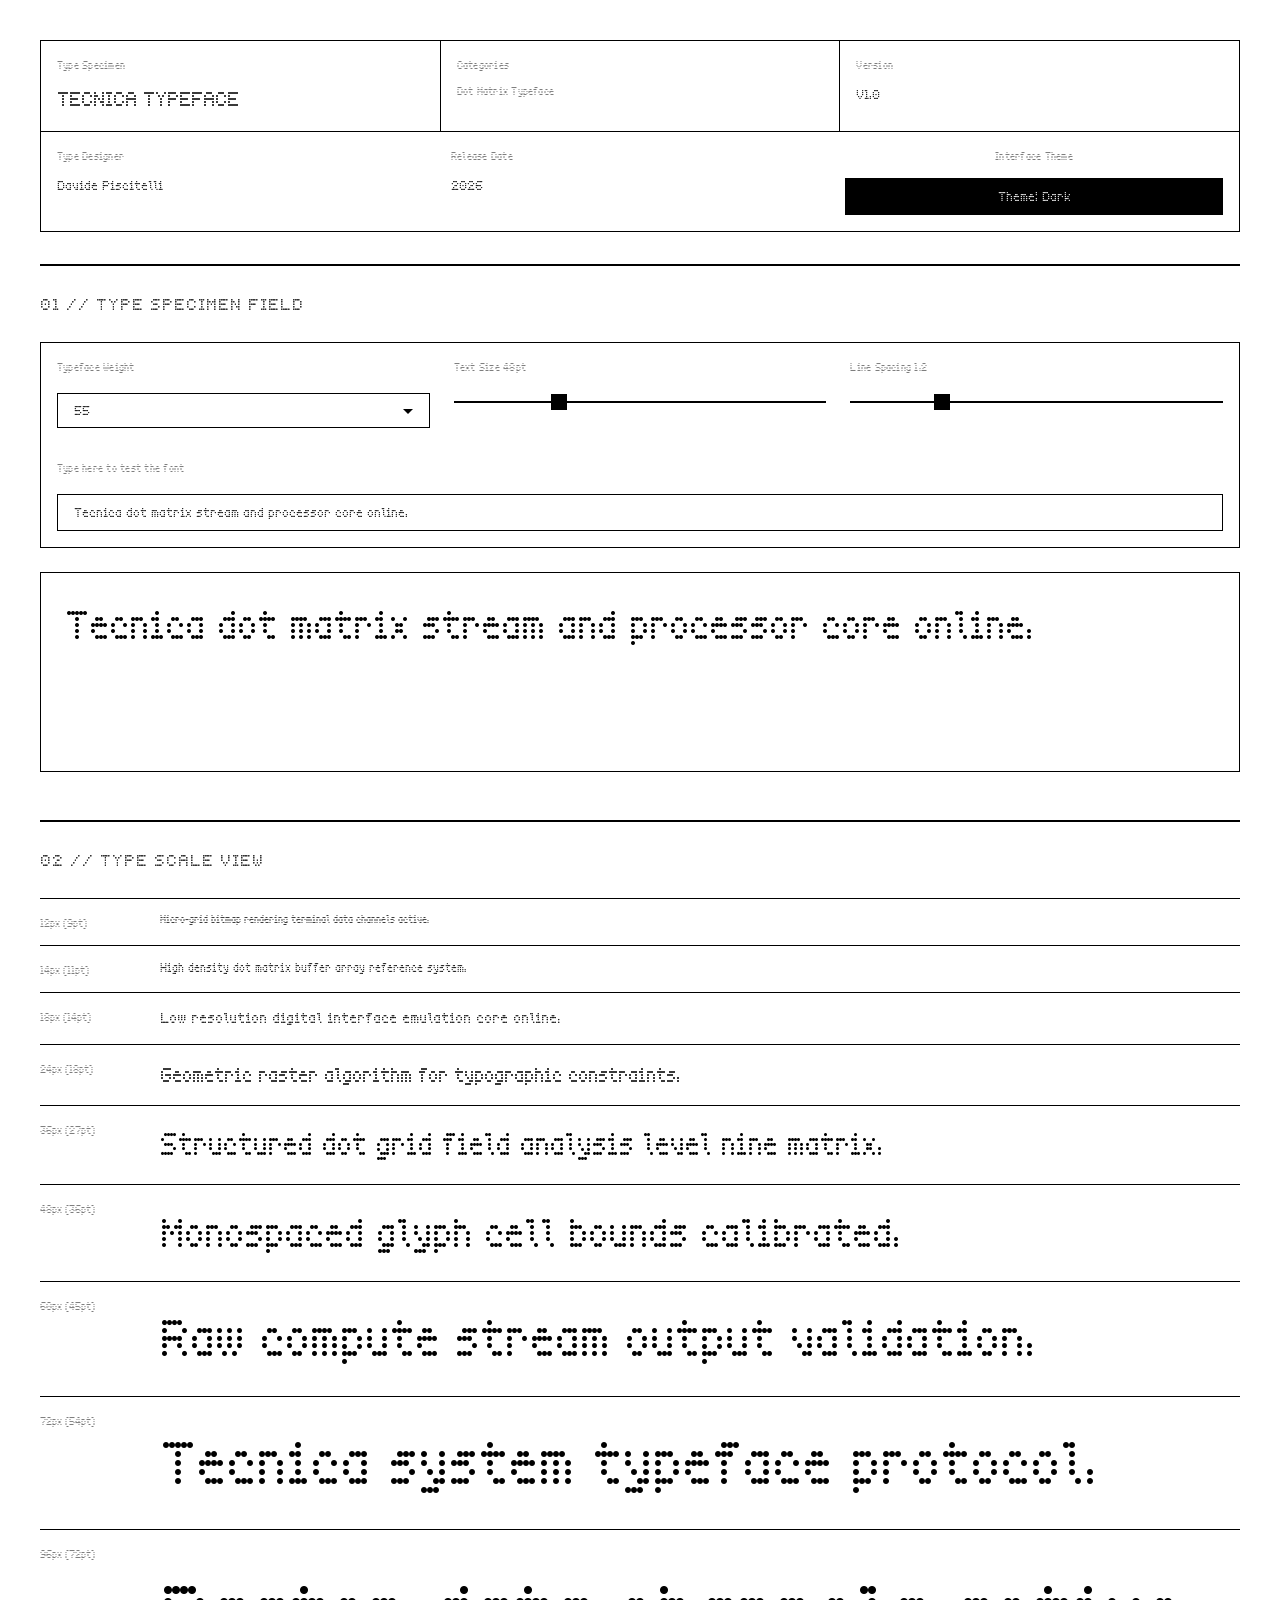
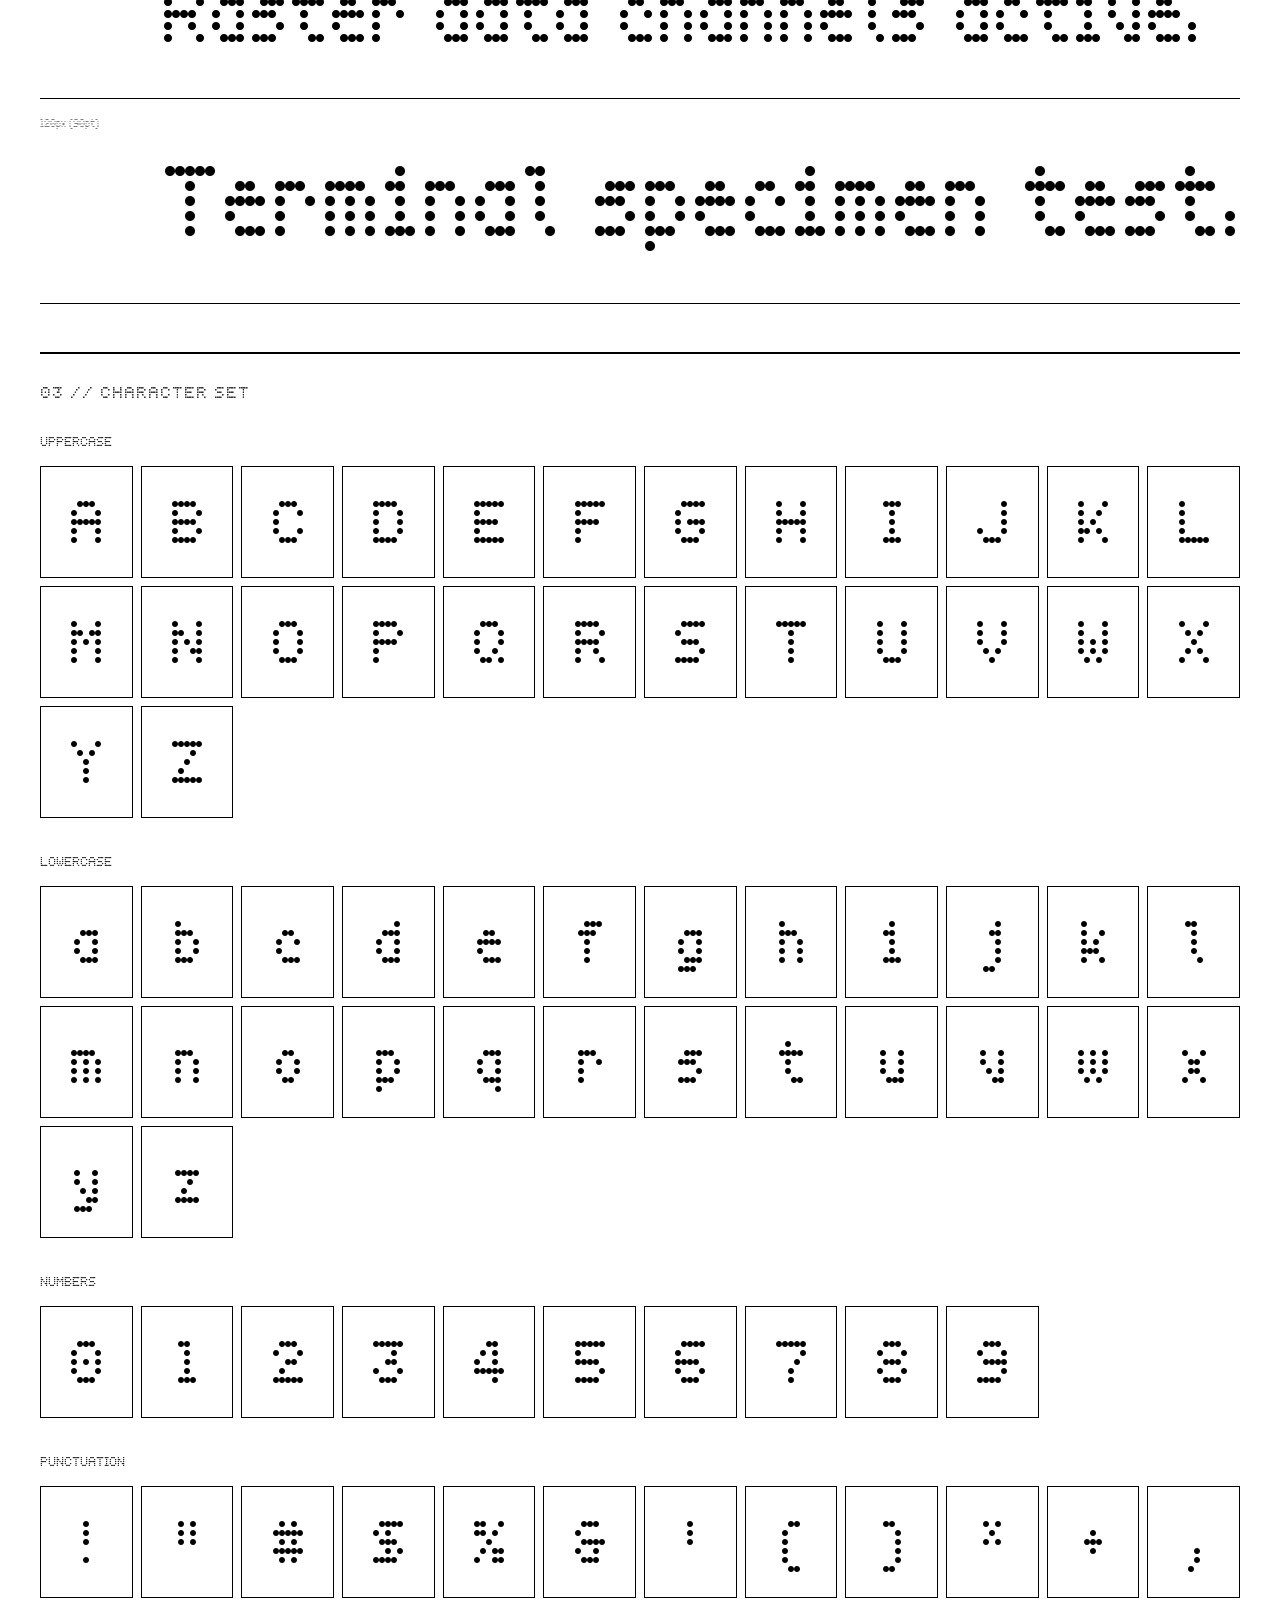
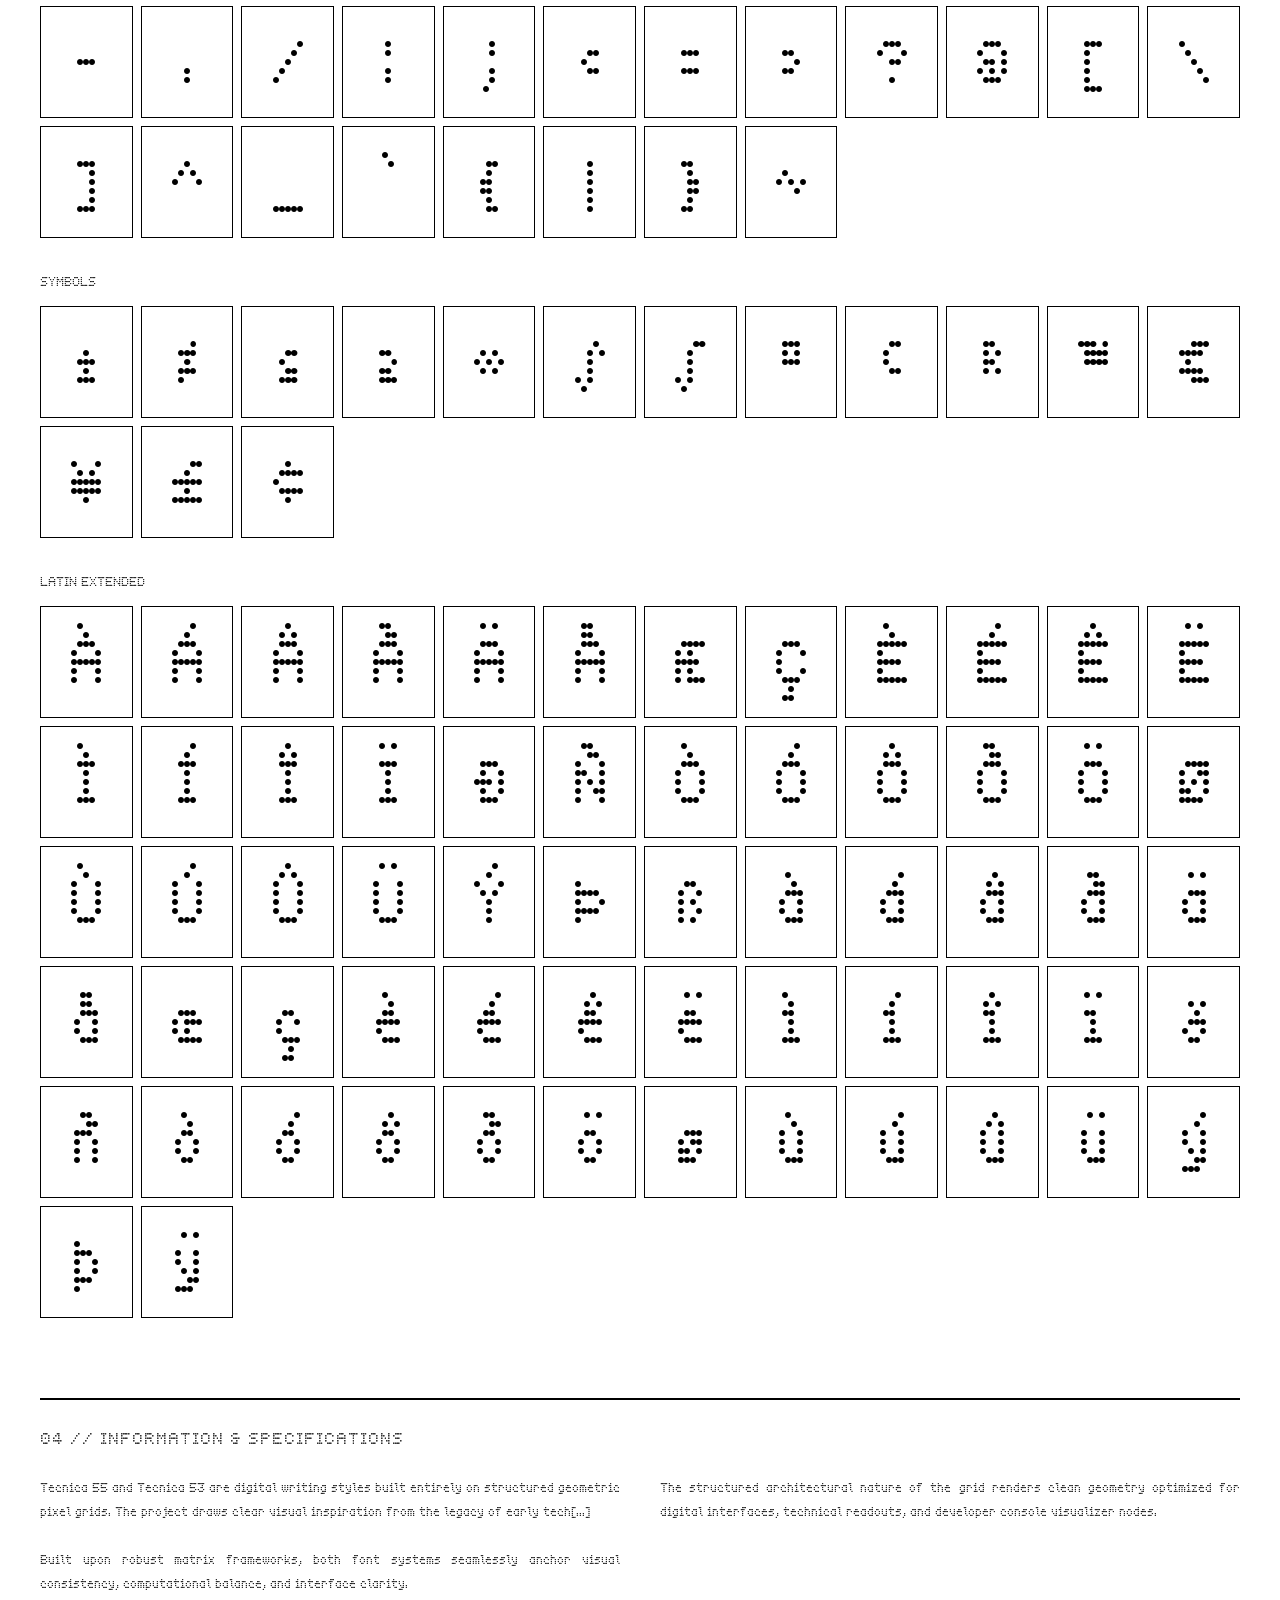
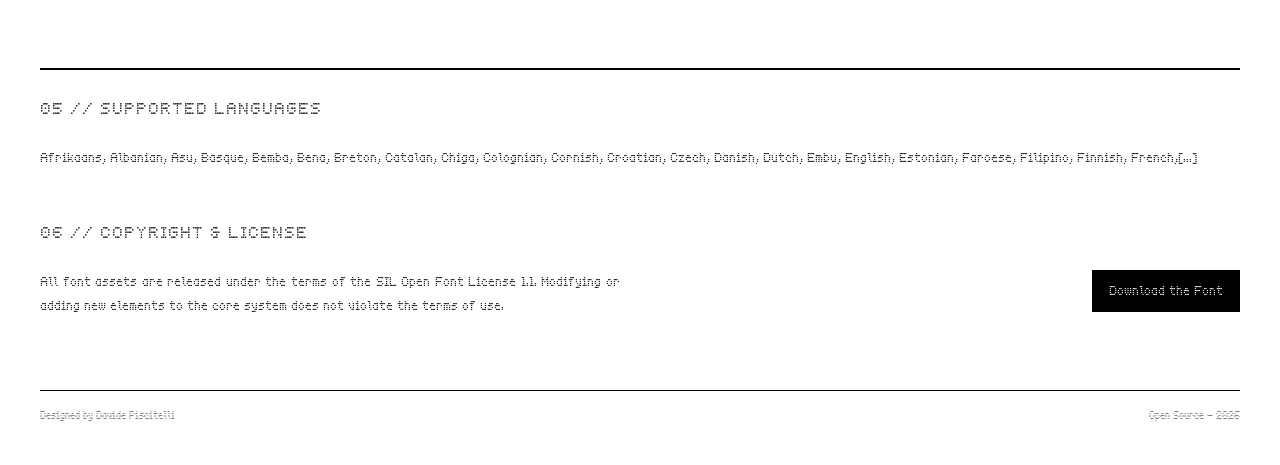
==== commit 505f8055: "Restructure header layout: equal 3-column boxes, remove Document ID, add Categories box" ====
--- a/index.html
+++ b/index.html
@@ -15,28 +15,35 @@
 
     <table class="iso-table">
         <tr>
-            <td colspan="2" class="header-info">
+            <td class="header-info">
                 <span class="sub-label-caps">Type Specimen</span>
                 <h1 class="main-title">Tecnica Typeface</h1>
+            </td>
+            <td class="header-categories">
+                <span class="sub-label-caps">Categories</span>
                 <div class="caption-text">Dot Matrix Typeface</div>
             </td>
-            <td>
-                <span class="sub-label-caps">Document ID Code // Version</span>
-                <strong class="body-text-p1">TT-LINE-5355 // V1.0</strong>
+            <td class="header-meta">
+                <span class="sub-label-caps">Version</span>
+                <strong class="body-text-p1">V1.0</strong>
             </td>
         </tr>
         <tr>
-            <td>
-                <span class="sub-label-caps">Type Designer</span>
-                <span class="body-text-p1">Davide Piscitelli</span>
-            </td>
-            <td>
-                <span class="sub-label-caps">Release Date</span>
-                <span class="body-text-p1">2026</span>
-            </td>
-            <td class="theme-zone-cell">
-                <span class="sub-label-caps">Interface Theme</span>
-                <button id="themeToggleBtn" class="sys-btn-theme" aria-label="Toggle interface theme">Theme: Dark</button>
+            <td colspan="3">
+                <div class="header-bottom-row">
+                    <div>
+                        <span class="sub-label-caps">Type Designer</span>
+                        <span class="body-text-p1">Davide Piscitelli</span>
+                    </div>
+                    <div>
+                        <span class="sub-label-caps">Release Date</span>
+                        <span class="body-text-p1">2026</span>
+                    </div>
+                    <div class="theme-zone-cell">
+                        <span class="sub-label-caps">Interface Theme</span>
+                        <button id="themeToggleBtn" class="sys-btn-theme" aria-label="Toggle interface theme">Theme: Dark</button>
+                    </div>
+                </div>
             </td>
         </tr>
     </table>
@@ -92,7 +99,7 @@
         <h2 class="chapter-title">04 // INFORMATION &amp; SPECIFICATIONS</h2>
         <div class="columns-2">
             <div class="col body-text-p1">
-                <p>Tecnica 55 and Tecnica 53 are digital writing styles built entirely on structured geometric pixel grids. The project draws clear visual inspiration from the legacy of early tech interfaces.</p>
+                <p>Tecnica 55 and Tecnica 53 are digital writing styles built entirely on structured geometric pixel grids. The project draws clear visual inspiration from the legacy of early tech[...]
                 <p>Built upon robust matrix frameworks, both font systems seamlessly anchor visual consistency, computational balance, and interface clarity.</p>
             </div>
             <div class="col body-text-p1">
@@ -104,7 +111,7 @@
     <section class="chapter">
         <h2 class="chapter-title">05 // SUPPORTED LANGUAGES</h2>
         <div class="body-text-p1">
-            Afrikaans, Albanian, Asu, Basque, Bemba, Bena, Breton, Catalan, Chiga, Colognian, Cornish, Croatian, Czech, Danish, Dutch, Embu, English, Estonian, Faroese, Filipino, Finnish, French, Friulian, Fulah, Galician, Ganda, Geez, German, Greek, Gujarati, Gurmukhi, Hausa, Hebrew, Hindi, Hungarian, Icelandic, Igbo, Inari Sami, Indonesian, Interlingua, Irish, Italian, Japanese, Javanese, Kalaallisut, Kannada, Kashmiri, Kazakh, Khmer, Kinyarwanda, Kyrgyz, Lao, Latin, Latvian, Lingala, Lithuanian, Lule Sami, Luxembourgish, Macedonian, Malagasy, Malay, Malayalam, Maltese, Manipuri, Marathi, Minangkabau, Moldavian, Mongolian, Montenegrin, Moroccan Arabic, Nepali, Dutch, Norwegian, Norwegian Nynorsk, Occitan, Odia, Panjabi, Papiamento, Pashto, Persian, Polish, Portuguese, Quechua, Romanian, Romansh, Russian, Sami, Samoan, Sanskrit, Santali, Serbian, Shan, Shona, Sindhi, Sinhala, Slovak, Slovenian, Somali, Spanish, Swahili, Swedish, Swiss German, Syriac, Tagalog, Tajik, Tamil, Tatar, Telugu, Thai, Tibetan, Tigrinya, Tonga, Turkish, Turkmen, Uyghur, Ukrainian, Urdu, Uzbek, Vietnamese, Volapük, Voro, Welsh, Western Frisian, Wolof, Xhosa, Yangben, Yiddish, Yoruba, Yue Chinese, Zhuang, Zulu
+            Afrikaans, Albanian, Asu, Basque, Bemba, Bena, Breton, Catalan, Chiga, Colognian, Cornish, Croatian, Czech, Danish, Dutch, Embu, English, Estonian, Faroese, Filipino, Finnish, French,[...]
         </div>
     </section>
 
@@ -127,4 +134,4 @@
 
     <script src="script.js"></script>
 </body>
-</html>+</html>
--- a/style.css
+++ b/style.css
@@ -31,49 +31,49 @@
   font-family: 'Tecnica-53';
   src: url('Fonts/webfont/woff2/Tecnica-53.woff2') format('woff2');
   font-weight: 400;
-  font-display: swap;
+  font-display: block;
 }
 
 @font-face {
   font-family: 'Tecnica-55';
   src: url('Fonts/webfont/woff2/Tecnica-55.woff2') format('woff2');
   font-weight: 700;
-  font-display: swap;
+  font-display: block;
 }
 
 @font-face {
   font-family: 'Tecnica-53Line';
   src: url('Fonts/webfont/woff2/Tecnica-53Line.woff2') format('woff2');
   font-weight: 400;
-  font-display: swap;
+  font-display: block;
 }
 
 @font-face {
   font-family: 'Tecnica-55Line';
   src: url('Fonts/webfont/woff2/Tecnica-55Line.woff2') format('woff2');
   font-weight: 700;
-  font-display: swap;
+  font-display: block;
 }
 
 @font-face {
   font-family: 'Tecnica-Mono';
   src: url('Fonts/webfont/woff2/Tecnica-Mono.woff2') format('woff2');
   font-weight: 400;
-  font-display: swap;
+  font-display: block;
 }
 
 @font-face {
   font-family: 'Tecnica-MonoLine';
   src: url('Fonts/webfont/woff2/Tecnica-MonoLine.woff2') format('woff2');
   font-weight: 400;
-  font-display: swap;
+  font-display: block;
 }
 
 /* Global typography */
 body {
   background-color: var(--bg-primary);
   color: var(--text-primary);
-  font-family: 'Fragment Mono', Monaco, Courier, monospace;
+  font-family: 'Tecnica-55', Monaco, Courier, monospace;
   font-size: 16px;
   line-height: 1.5;
   padding: 40px;
@@ -174,10 +174,30 @@
   border: 1px solid var(--border-color);
   padding: 16px;
   vertical-align: top;
-}
-
-.header-info {
-  width: 66%;
+  flex: 1;
+}
+
+.header-info,
+.header-categories,
+.header-meta {
+  width: 33.333%;
+}
+
+.header-bottom-row {
+  display: flex;
+  gap: 16px;
+  justify-content: space-between;
+}
+
+.header-bottom-row > div {
+  flex: 1;
+  display: flex;
+  flex-direction: column;
+}
+
+.header-bottom-row .theme-zone-cell {
+  text-align: center;
+  flex: 1;
 }
 
 .theme-zone-cell {
@@ -278,6 +298,7 @@
   word-break: break-word;
   font-size: 48px;
   line-height: 1.2;
+  font-family: 'Tecnica-55', Monaco, Courier, monospace;
 }
 
 /* Type scale */
@@ -400,4 +421,9 @@
     flex-direction: column;
     gap: 24px;
   }
-}+  
+  .header-bottom-row {
+    flex-direction: column;
+    gap: 16px;
+  }
+}
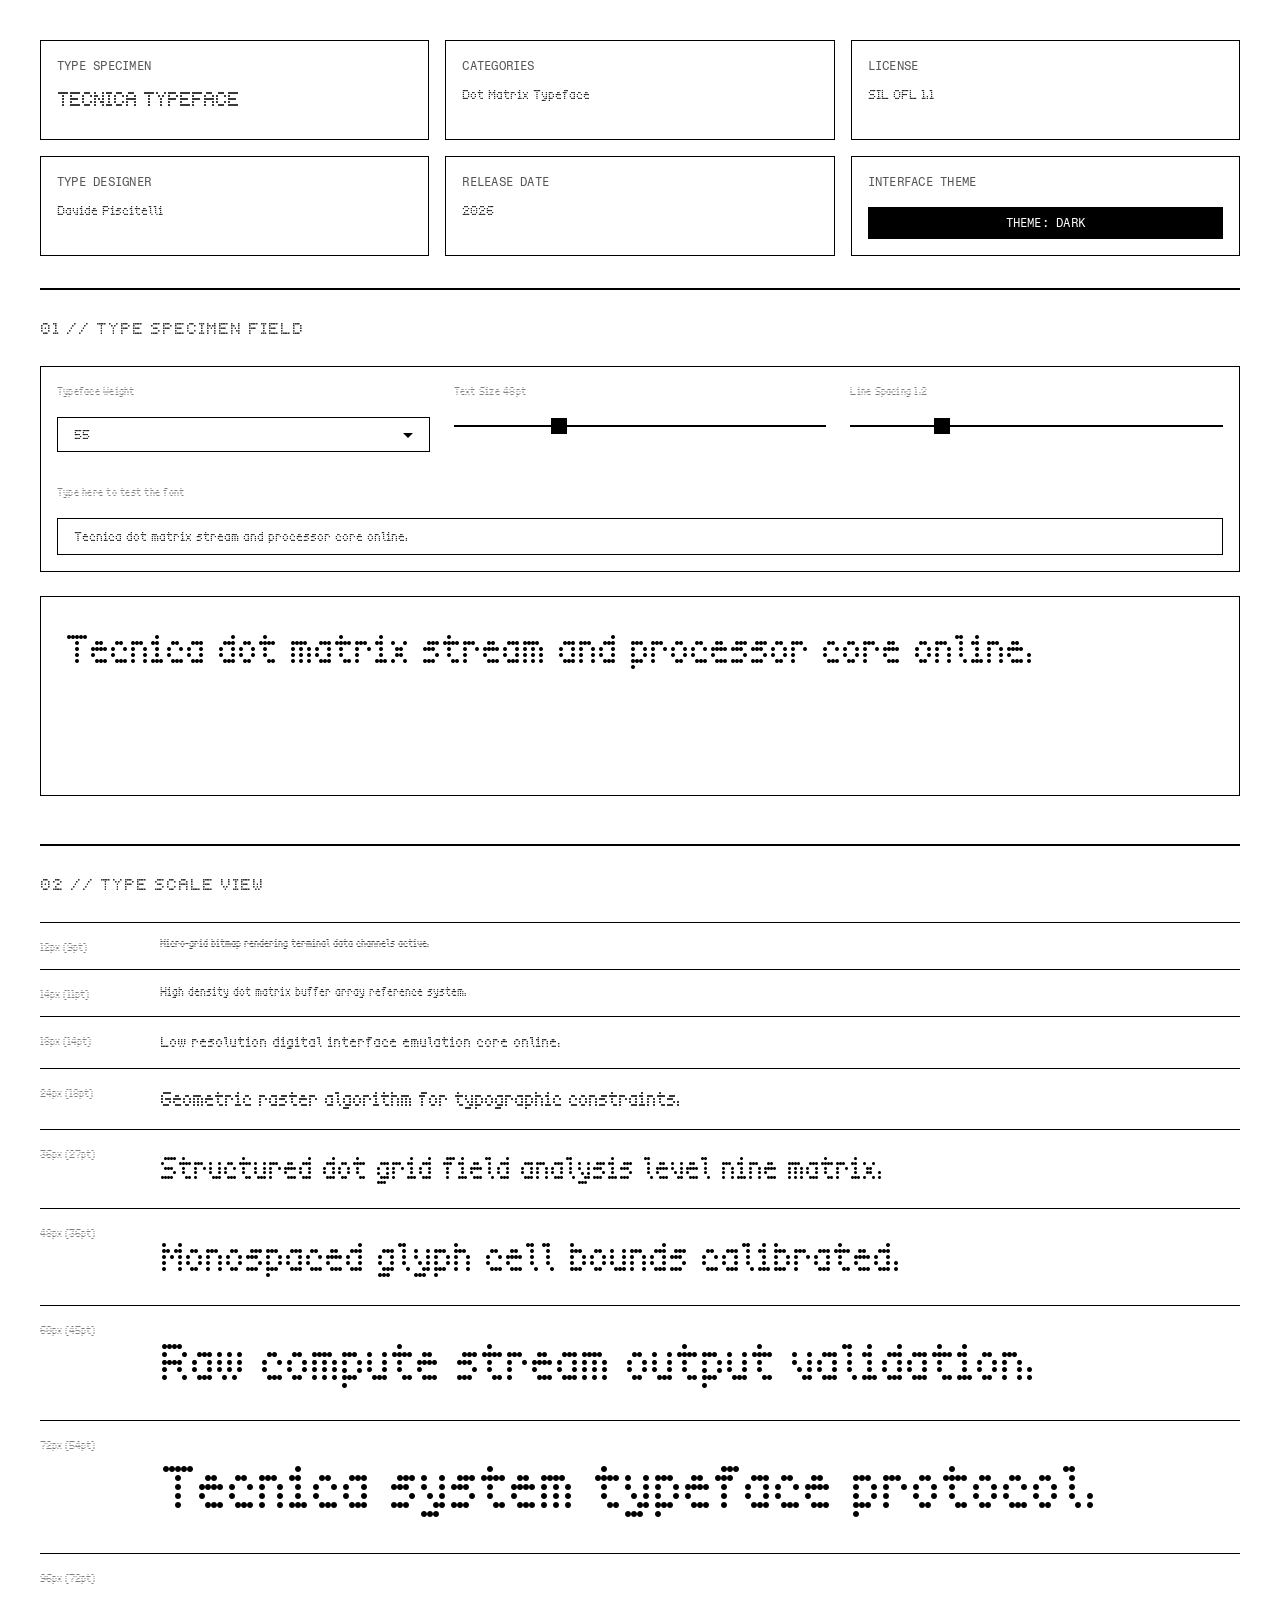
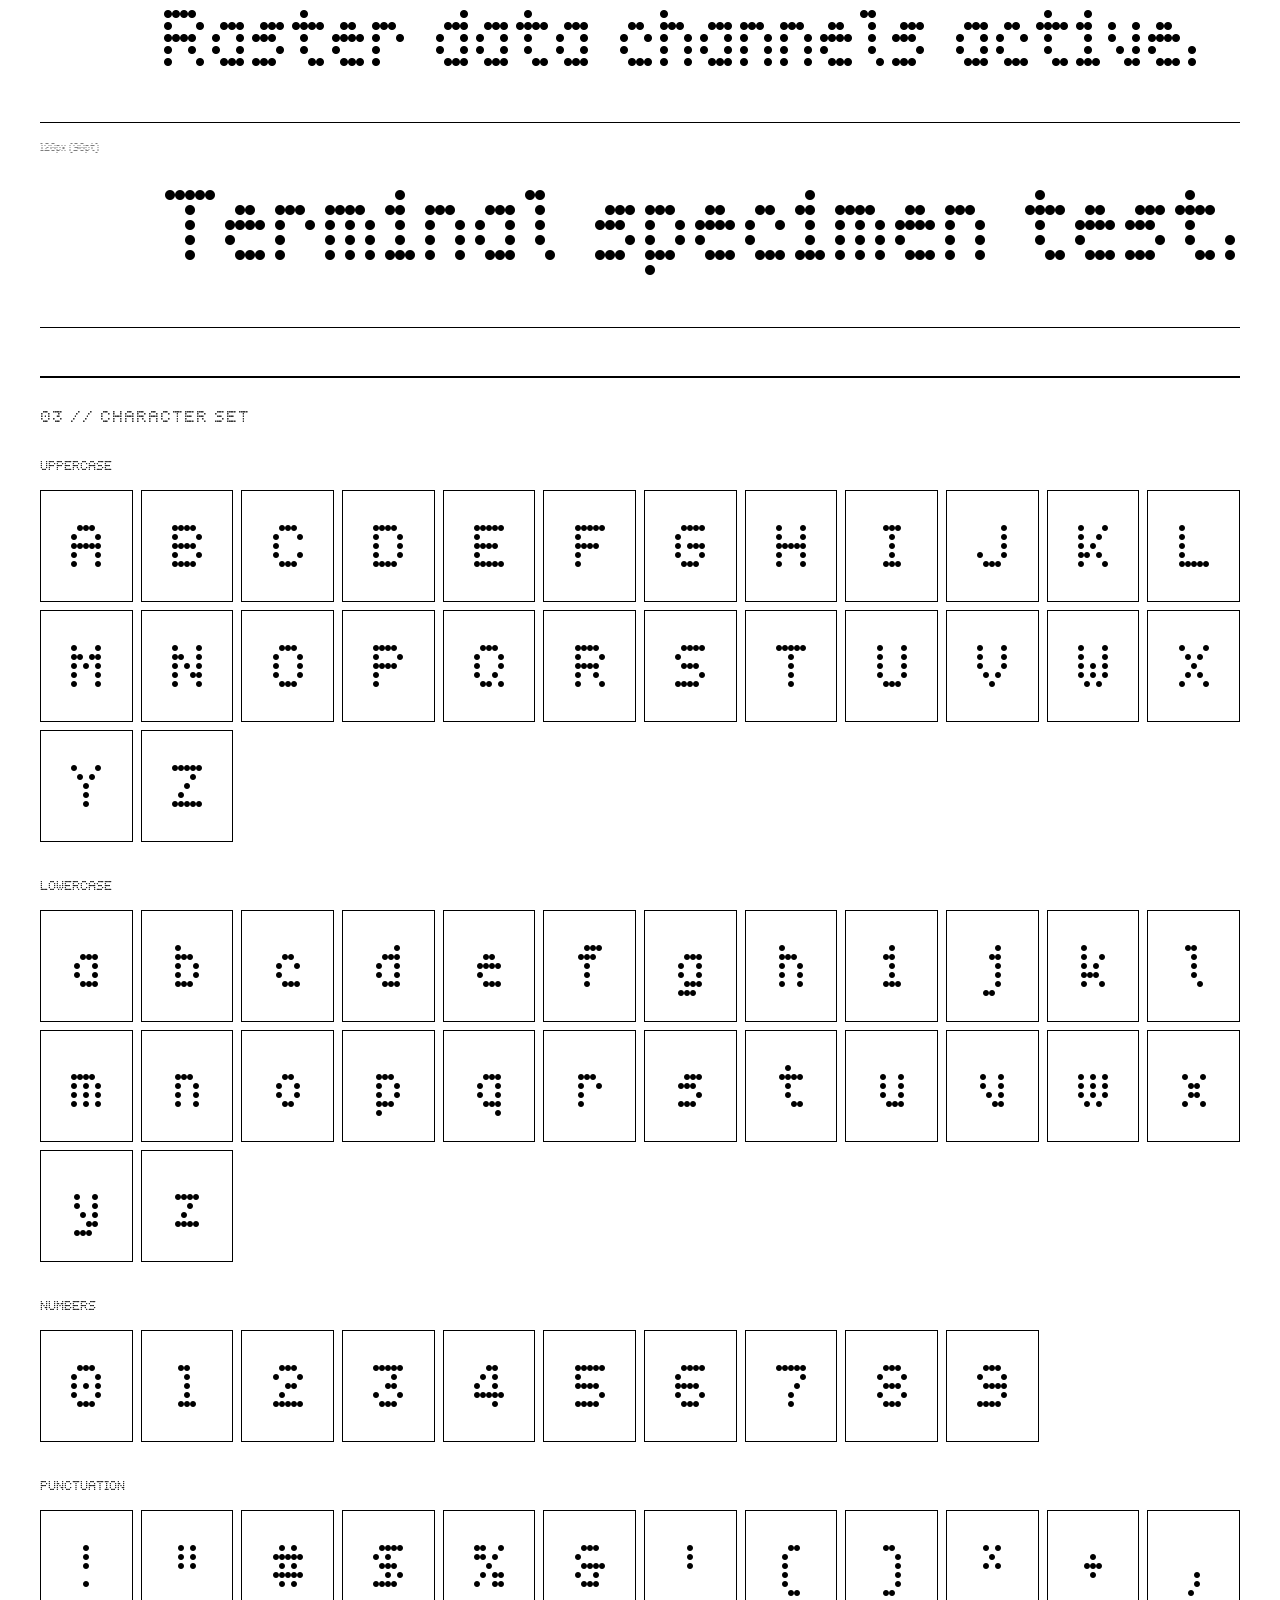
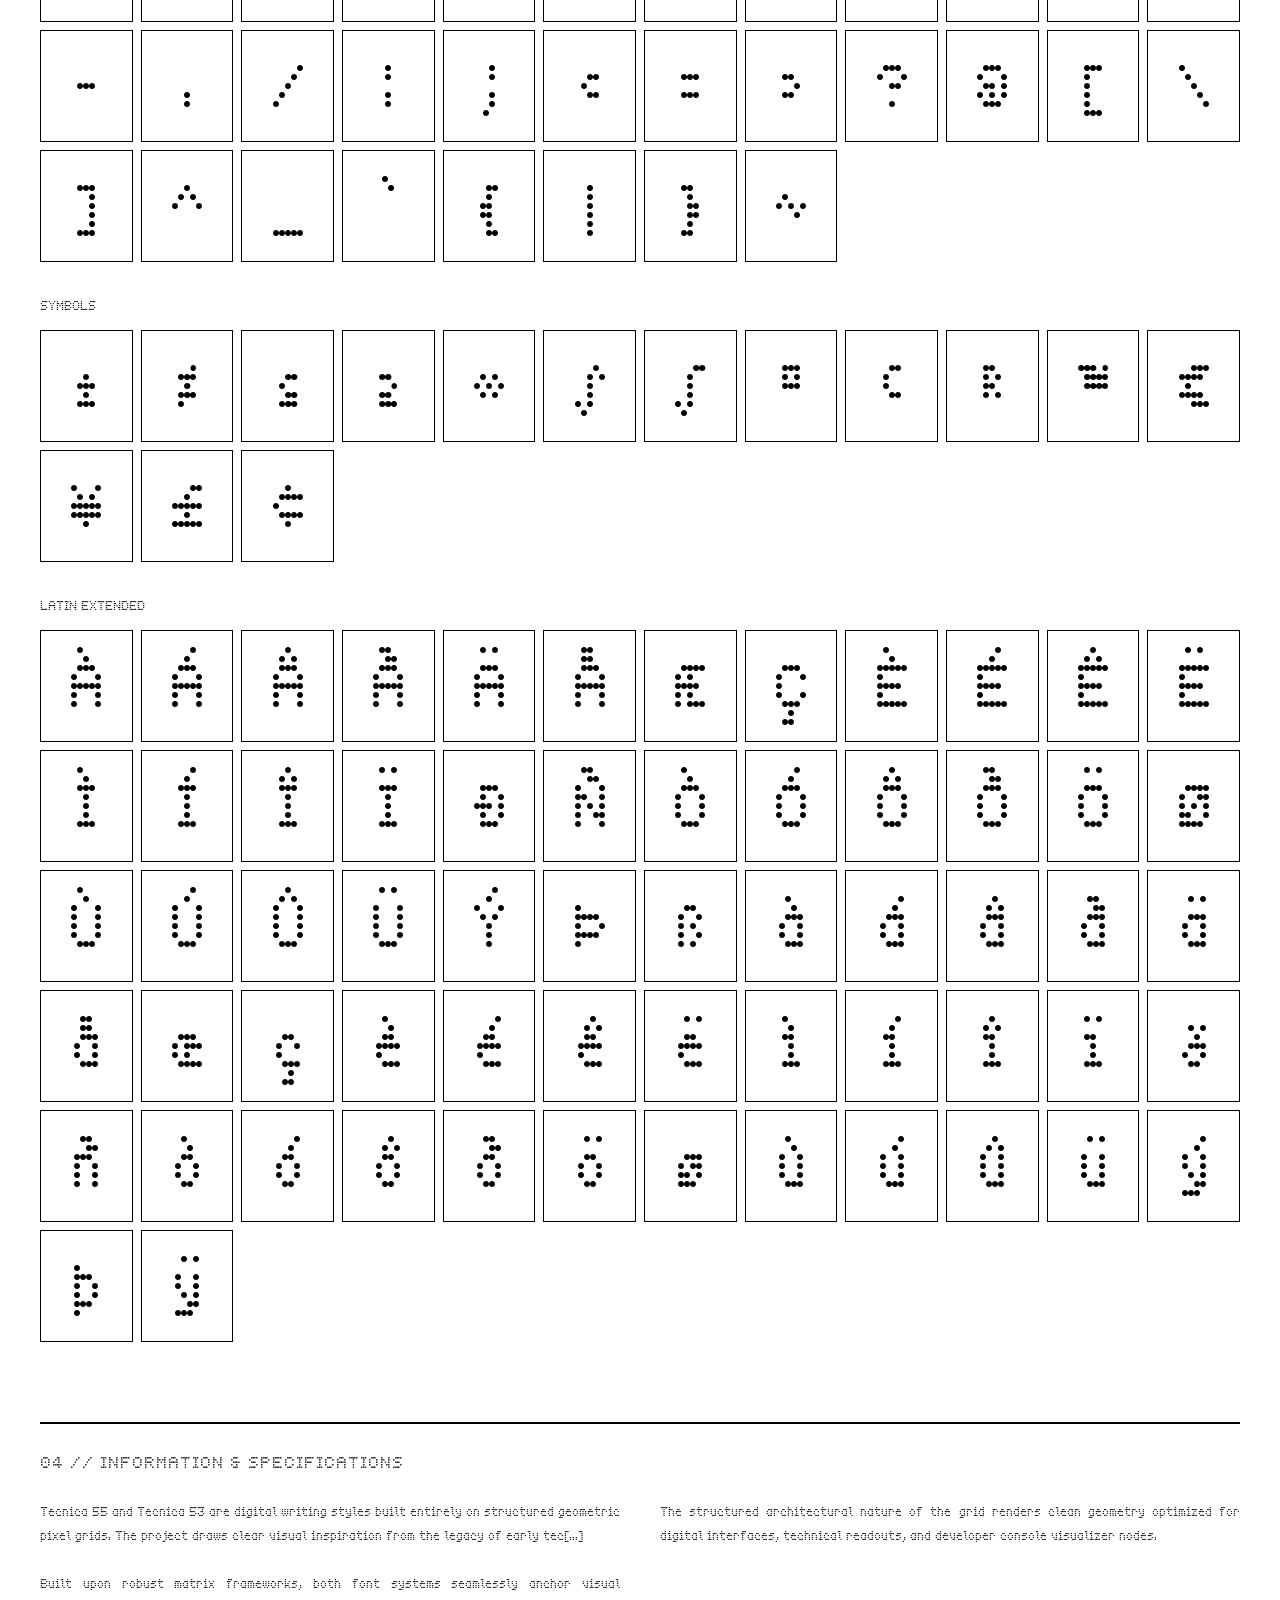
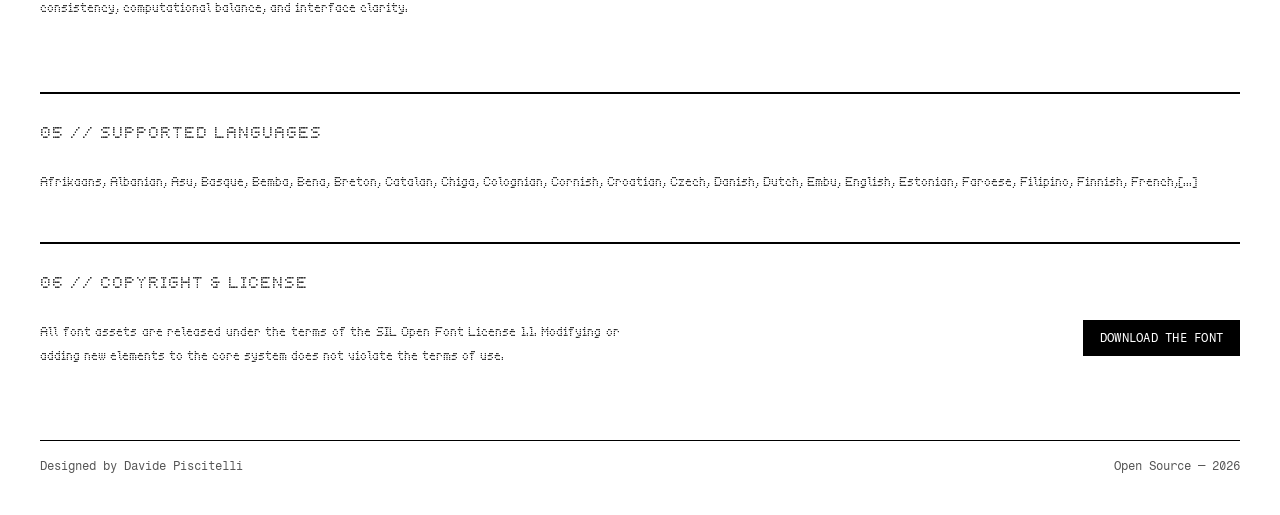
==== commit aec3028e: "Refactor header to 6 info boxes with Fragment Mono labels" ====
--- a/index.html
+++ b/index.html
@@ -13,40 +13,43 @@
 </head>
 <body>
 
-    <table class="iso-table">
-        <tr>
-            <td class="header-info">
-                <span class="sub-label-caps">Type Specimen</span>
-                <h1 class="main-title">Tecnica Typeface</h1>
-            </td>
-            <td class="header-categories">
-                <span class="sub-label-caps">Categories</span>
-                <div class="caption-text">Dot Matrix Typeface</div>
-            </td>
-            <td class="header-meta">
-                <span class="sub-label-caps">Version</span>
-                <strong class="body-text-p1">V1.0</strong>
-            </td>
-        </tr>
-        <tr>
-            <td colspan="3">
-                <div class="header-bottom-row">
-                    <div>
-                        <span class="sub-label-caps">Type Designer</span>
-                        <span class="body-text-p1">Davide Piscitelli</span>
-                    </div>
-                    <div>
-                        <span class="sub-label-caps">Release Date</span>
-                        <span class="body-text-p1">2026</span>
-                    </div>
-                    <div class="theme-zone-cell">
-                        <span class="sub-label-caps">Interface Theme</span>
-                        <button id="themeToggleBtn" class="sys-btn-theme" aria-label="Toggle interface theme">Theme: Dark</button>
-                    </div>
-                </div>
-            </td>
-        </tr>
-    </table>
+    <div class="header-info-grid">
+        <!-- Box 1: Type Specimen -->
+        <div class="info-box">
+            <span class="info-label">Type Specimen</span>
+            <h1 class="info-title">Tecnica Typeface</h1>
+        </div>
+        
+        <!-- Box 2: Categories -->
+        <div class="info-box">
+            <span class="info-label">Categories</span>
+            <div class="info-value">Dot Matrix Typeface</div>
+        </div>
+        
+        <!-- Box 3: License -->
+        <div class="info-box">
+            <span class="info-label">License</span>
+            <strong class="info-value">SIL OFL 1.1</strong>
+        </div>
+        
+        <!-- Box 4: Type Designer -->
+        <div class="info-box">
+            <span class="info-label">Type Designer</span>
+            <span class="info-value">Davide Piscitelli</span>
+        </div>
+        
+        <!-- Box 5: Release Date -->
+        <div class="info-box">
+            <span class="info-label">Release Date</span>
+            <span class="info-value">2026</span>
+        </div>
+        
+        <!-- Box 6: Theme -->
+        <div class="info-box theme-box">
+            <span class="info-label">Interface Theme</span>
+            <button id="themeToggleBtn" class="sys-btn-theme" aria-label="Toggle interface theme">Theme: Dark</button>
+        </div>
+    </div>
 
     <section class="chapter">
         <h2 class="chapter-title">01 // TYPE SPECIMEN FIELD</h2>
@@ -99,7 +102,7 @@
         <h2 class="chapter-title">04 // INFORMATION &amp; SPECIFICATIONS</h2>
         <div class="columns-2">
             <div class="col body-text-p1">
-                <p>Tecnica 55 and Tecnica 53 are digital writing styles built entirely on structured geometric pixel grids. The project draws clear visual inspiration from the legacy of early tech[...]
+                <p>Tecnica 55 and Tecnica 53 are digital writing styles built entirely on structured geometric pixel grids. The project draws clear visual inspiration from the legacy of early tec[...]</p>
                 <p>Built upon robust matrix frameworks, both font systems seamlessly anchor visual consistency, computational balance, and interface clarity.</p>
             </div>
             <div class="col body-text-p1">
@@ -115,7 +118,7 @@
         </div>
     </section>
 
-    <section class="chapter footer-section">
+    <section class="chapter">
         <h2 class="chapter-title">06 // COPYRIGHT &amp; LICENSE</h2>
         <div class="columns-2">
             <div class="col body-text-p1">
--- a/style.css
+++ b/style.css
@@ -163,45 +163,53 @@
   margin-bottom: 0;
 }
 
-/* Header table styling */
-.iso-table {
-  width: 100%;
-  border-collapse: collapse;
+/* Header info grid - 6 boxes */
+.header-info-grid {
+  display: grid;
+  grid-template-columns: repeat(3, 1fr);
+  gap: 16px;
   margin-bottom: 32px;
 }
 
-.iso-table td {
+.info-box {
   border: 1px solid var(--border-color);
   padding: 16px;
-  vertical-align: top;
-  flex: 1;
-}
-
-.header-info,
-.header-categories,
-.header-meta {
-  width: 33.333%;
-}
-
-.header-bottom-row {
-  display: flex;
-  gap: 16px;
+  display: flex;
+  flex-direction: column;
+  justify-content: flex-start;
+  min-height: 100px;
+}
+
+.info-label {
+  font-family: 'Fragment Mono', monospace;
+  font-size: 12px;
+  font-weight: 400;
+  letter-spacing: 0.02em;
+  display: block;
+  margin-bottom: 8px;
+  color: var(--text-secondary);
+  text-transform: uppercase;
+}
+
+.info-title {
+  font-size: 24px;
+  font-weight: 400;
+  line-height: 32px;
+  color: var(--text-primary);
+}
+
+.info-value {
+  font-family: 'Tecnica-55', Monaco, Courier, monospace;
+  font-size: 16px;
+  font-weight: 400;
+  line-height: 24px;
+  color: var(--text-primary);
+}
+
+.theme-box {
+  display: flex;
+  flex-direction: column;
   justify-content: space-between;
-}
-
-.header-bottom-row > div {
-  flex: 1;
-  display: flex;
-  flex-direction: column;
-}
-
-.header-bottom-row .theme-zone-cell {
-  text-align: center;
-  flex: 1;
-}
-
-.theme-zone-cell {
-  text-align: center;
 }
 
 /* Control panel */
@@ -365,13 +373,14 @@
   color: var(--bg-primary);
   border: 1px solid var(--border-color);
   padding: 8px 16px;
-  font-family: inherit;
-  font-size: 16px;
+  font-family: 'Fragment Mono', monospace;
+  font-size: 12px;
   cursor: pointer;
-  text-transform: none;
+  text-transform: uppercase;
   text-decoration: none;
   display: inline-block;
   transition: background-color 0.2s, color 0.2s;
+  letter-spacing: 0.02em;
 }
 
 .sys-btn:hover,
@@ -383,6 +392,8 @@
 .sys-btn-theme {
   width: 100%;
   margin-top: 4px;
+  padding: 8px 12px;
+  font-size: 12px;
 }
 
 .footer-action {
@@ -396,6 +407,7 @@
   border-top: 1px solid var(--border-color);
   font-size: 12px;
   color: var(--text-secondary);
+  font-family: 'Fragment Mono', monospace;
 }
 
 /* Responsive */
@@ -404,13 +416,9 @@
     padding: 16px;
   }
   
-  .iso-table tr {
-    display: flex;
-    flex-direction: column;
-  }
-  
-  .iso-table td {
-    width: 100%;
+  .header-info-grid {
+    grid-template-columns: 1fr;
+    gap: 12px;
   }
   
   .control-panel {
@@ -421,9 +429,4 @@
     flex-direction: column;
     gap: 24px;
   }
-  
-  .header-bottom-row {
-    flex-direction: column;
-    gap: 16px;
-  }
-}
+}
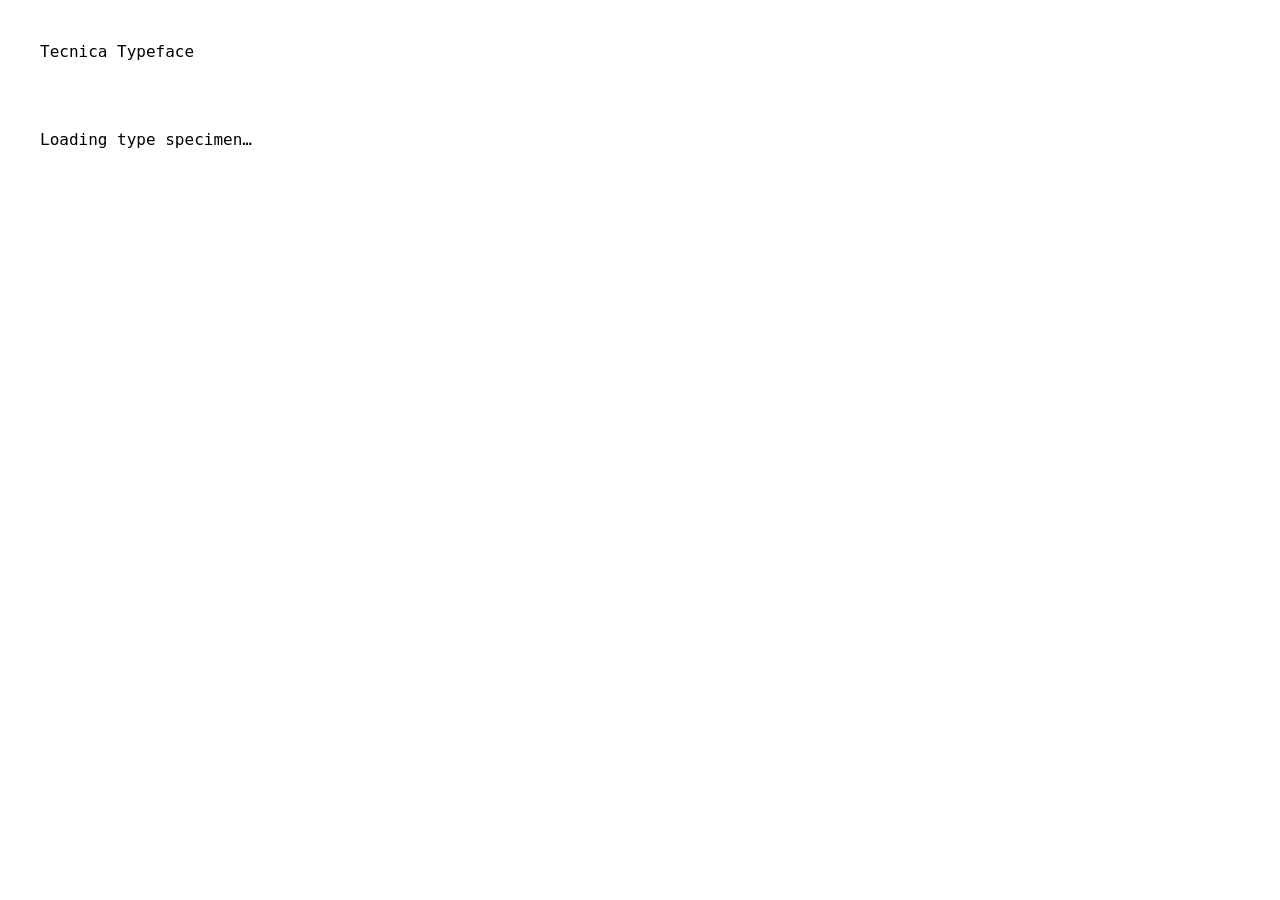
==== commit 7385911d: "Update index.html" ====
--- a/index.html
+++ b/index.html
@@ -1,140 +1,24 @@
 <!DOCTYPE html>
 <html lang="en">
 <head>
-    <meta charset="UTF-8">
-    <meta name="viewport" content="width=device-width, initial-scale=1.0">
-    <meta name="description" content="Tecnica Typeface — Type Specimen Sheet">
-    <title>Tecnica Typeface — Type Specimen</title>
-    
-    <link rel="preconnect" href="https://fonts.googleapis.com">
-    <link rel="preconnect" href="https://fonts.gstatic.com" crossorigin>
-    <link href="https://fonts.googleapis.com/css2?family=Fragment+Mono:ital@0;1&display=swap" rel="stylesheet">
-    <link rel="stylesheet" href="style.css">
+  <meta charset="UTF-8">
+  <meta name="viewport" content="width=device-width, initial-scale=1.0">
+  <title>Tecnica Typeface — Type Specimen</title>
+  <link rel="stylesheet" href="style.css">
 </head>
 <body>
-
-    <div class="header-info-grid">
-        <!-- Box 1: Type Specimen -->
-        <div class="info-box">
-            <span class="info-label">Type Specimen</span>
-            <h1 class="info-title">Tecnica Typeface</h1>
-        </div>
-        
-        <!-- Box 2: Categories -->
-        <div class="info-box">
-            <span class="info-label">Categories</span>
-            <div class="info-value">Dot Matrix Typeface</div>
-        </div>
-        
-        <!-- Box 3: License -->
-        <div class="info-box">
-            <span class="info-label">License</span>
-            <strong class="info-value">SIL OFL 1.1</strong>
-        </div>
-        
-        <!-- Box 4: Type Designer -->
-        <div class="info-box">
-            <span class="info-label">Type Designer</span>
-            <span class="info-value">Davide Piscitelli</span>
-        </div>
-        
-        <!-- Box 5: Release Date -->
-        <div class="info-box">
-            <span class="info-label">Release Date</span>
-            <span class="info-value">2026</span>
-        </div>
-        
-        <!-- Box 6: Theme -->
-        <div class="info-box theme-box">
-            <span class="info-label">Interface Theme</span>
-            <button id="themeToggleBtn" class="sys-btn-theme" aria-label="Toggle interface theme">Theme: Dark</button>
-        </div>
+  <header class="header" id="header">
+    <div class="header-inner container">
+      <span class="header-title">Tecnica Typeface</span>
+      <nav class="nav" id="nav"></nav>
     </div>
-
-    <section class="chapter">
-        <h2 class="chapter-title">01 // TYPE SPECIMEN FIELD</h2>
-        
-        <div class="control-panel">
-            <div class="control-group">
-                <label for="fontFamily" class="sub-label-caps">Typeface Weight</label>
-                <select id="fontFamily" class="sys-select">
-                    <option value="Tecnica-53">53</option>
-                    <option value="Tecnica-55" selected>55</option>
-                    <option value="Tecnica-53Line">53 Line</option>
-                    <option value="Tecnica-55Line">55 Line</option>
-                    <option value="Tecnica-Mono">Mono</option>
-                    <option value="Tecnica-MonoLine">Mono Line</option>
-                </select>
-            </div>
-
-            <div class="control-group">
-                <label for="fontSize" class="sub-label-caps">Text Size <span id="fontSizeValue">48</span>pt</label>
-                <input type="range" id="fontSize" class="sys-slider" min="12" max="144" value="48">
-            </div>
-
-            <div class="control-group">
-                <label for="lineHeight" class="sub-label-caps">Line Spacing <span id="lineHeightValue">1.2</span></label>
-                <input type="range" id="lineHeight" class="sys-slider" min="0.8" max="2.5" step="0.1" value="1.2">
-            </div>
-
-            <div class="control-group full-width">
-                <label for="testText" class="sub-label-caps">Type here to test the font</label>
-                <input type="text" id="testText" class="sys-input-text" value="Tecnica dot matrix stream and processor core online.">
-            </div>
-        </div>
-
-        <div class="tester-container">
-            <div id="preview-box" contenteditable="true">Tecnica dot matrix stream and processor core online.</div>
-        </div>
-    </section>
-
-    <section class="chapter">
-        <h2 class="chapter-title">02 // TYPE SCALE VIEW</h2>
-        <div class="cascade-table" id="cascadeSpread"></div>
-    </section>
-
-    <section class="chapter">
-        <h2 class="chapter-title">03 // CHARACTER SET</h2>
-        <div id="inventorySpread"></div>
-    </section>
-
-    <section class="chapter">
-        <h2 class="chapter-title">04 // INFORMATION &amp; SPECIFICATIONS</h2>
-        <div class="columns-2">
-            <div class="col body-text-p1">
-                <p>Tecnica 55 and Tecnica 53 are digital writing styles built entirely on structured geometric pixel grids. The project draws clear visual inspiration from the legacy of early tec[...]</p>
-                <p>Built upon robust matrix frameworks, both font systems seamlessly anchor visual consistency, computational balance, and interface clarity.</p>
-            </div>
-            <div class="col body-text-p1">
-                <p>The structured architectural nature of the grid renders clean geometry optimized for digital interfaces, technical readouts, and developer console visualizer nodes.</p>
-            </div>
-        </div>
-    </section>
-
-    <section class="chapter">
-        <h2 class="chapter-title">05 // SUPPORTED LANGUAGES</h2>
-        <div class="body-text-p1">
-            Afrikaans, Albanian, Asu, Basque, Bemba, Bena, Breton, Catalan, Chiga, Colognian, Cornish, Croatian, Czech, Danish, Dutch, Embu, English, Estonian, Faroese, Filipino, Finnish, French,[...]
-        </div>
-    </section>
-
-    <section class="chapter">
-        <h2 class="chapter-title">06 // COPYRIGHT &amp; LICENSE</h2>
-        <div class="columns-2">
-            <div class="col body-text-p1">
-                All font assets are released under the terms of the SIL Open Font License 1.1. Modifying or adding new elements to the core system does not violate the terms of use.
-            </div>
-            <div class="col footer-action">
-                <a href="https://github.com/Davide-Piscitelli/Tecnica-Typeface" class="sys-btn" target="_blank">Download the Font</a>
-            </div>
-        </div>
-    </section>
-
-    <div class="footer-credit">
-        <span>Designed by Davide Piscitelli</span>
-        <span>Open Source — 2026</span>
+  </header>
+  <main id="main">
+    <div class="container" id="loading">
+      <p style="padding: 64px 0; color: var(--muted);">Loading type specimen…</p>
     </div>
-
-    <script src="script.js"></script>
+  </main>
+  <script src="config.js"></script>
+  <script src="script.js"></script>
 </body>
 </html>
--- a/style.css
+++ b/style.css
@@ -73,7 +73,7 @@
 body {
   background-color: var(--bg-primary);
   color: var(--text-primary);
-  font-family: 'Tecnica-55', Monaco, Courier, monospace;
+  font-family: 'Fragment Mono', monospace;
   font-size: 16px;
   line-height: 1.5;
   padding: 40px;
@@ -85,12 +85,14 @@
 
 h1, h2, h3 {
   text-transform: uppercase;
+  font-family: 'Fragment Mono', monospace;
 }
 
 .main-title {
   font-size: 24px;
   font-weight: 400;
   line-height: 32px;
+  font-family: 'Fragment Mono', monospace;
 }
 
 .chapter-title {
@@ -100,6 +102,7 @@
   margin-bottom: 24px;
   color: var(--text-primary);
   line-height: 28px;
+  font-family: 'Fragment Mono', monospace;
 }
 
 .inventory-group-title {
@@ -108,6 +111,7 @@
   margin-bottom: 12px;
   color: var(--text-primary);
   line-height: 24px;
+  font-family: 'Fragment Mono', monospace;
 }
 
 .sub-label-caps,
@@ -118,6 +122,7 @@
   display: block;
   margin-bottom: 8px;
   color: var(--text-secondary);
+  font-family: 'Fragment Mono', monospace;
 }
 
 .body-text-p1 {
@@ -127,6 +132,7 @@
   text-align: justify;
   color: var(--text-primary);
   margin-bottom: 24px;
+  font-family: 'Fragment Mono', monospace;
 }
 
 .body-text-p1:last-child {
@@ -163,11 +169,11 @@
   margin-bottom: 0;
 }
 
-/* Header info grid - 6 boxes */
+/* Header info grid - 6 boxes, flush layout */
 .header-info-grid {
   display: grid;
   grid-template-columns: repeat(3, 1fr);
-  gap: 16px;
+  gap: 0;
   margin-bottom: 32px;
 }
 
@@ -178,6 +184,7 @@
   flex-direction: column;
   justify-content: flex-start;
   min-height: 100px;
+  margin: -1px;
 }
 
 .info-label {
@@ -196,10 +203,11 @@
   font-weight: 400;
   line-height: 32px;
   color: var(--text-primary);
+  font-family: 'Tecnica-55', Monaco, Courier, monospace;
 }
 
 .info-value {
-  font-family: 'Tecnica-55', Monaco, Courier, monospace;
+  font-family: 'Fragment Mono', monospace;
   font-size: 16px;
   font-weight: 400;
   line-height: 24px;
@@ -212,7 +220,7 @@
   justify-content: space-between;
 }
 
-/* Control panel */
+/* Control panel - flush layout, no vertical dividers */
 .control-panel {
   display: grid;
   grid-template-columns: repeat(3, 1fr);
@@ -230,7 +238,9 @@
 
 .control-group.full-width {
   grid-column: 1 / -1;
-  margin-top: 8px;
+  margin-top: 24px;
+  padding-top: 24px;
+  border-top: 1px solid var(--border-color);
 }
 
 .sys-select,
@@ -239,7 +249,7 @@
   color: var(--text-primary);
   border: 1px solid var(--border-color);
   padding: 8px 16px;
-  font-family: inherit;
+  font-family: 'Fragment Mono', monospace;
   font-size: 16px;
   outline: none;
   border-radius: 0;
@@ -329,6 +339,7 @@
   flex-shrink: 0;
   text-align: left;
   padding-top: 4px;
+  font-family: 'Fragment Mono', monospace;
 }
 
 .cascade-sample-node {
@@ -341,9 +352,10 @@
   text-overflow: ellipsis;
   color: var(--text-primary);
   text-align: left;
-}
-
-/* Character inventory */
+  font-family: 'Tecnica-55', Monaco, Courier, monospace;
+}
+
+/* Character inventory - flush grid layout */
 .inventory-group {
   margin-bottom: 32px;
 }
@@ -351,7 +363,7 @@
 .inventory-grid {
   display: grid;
   grid-template-columns: repeat(auto-fill, minmax(88px, 1fr));
-  gap: 8px;
+  gap: 0;
 }
 
 .inventory-cell {
@@ -364,6 +376,8 @@
   background: var(--bg-primary);
   color: var(--text-primary);
   transition: background-color 0.25s ease, border-color 0.25s ease, color 0.25s ease;
+  margin: -1px;
+  font-family: 'Tecnica-55', Monaco, Courier, monospace;
 }
 
 /* Action buttons */
@@ -418,11 +432,27 @@
   
   .header-info-grid {
     grid-template-columns: 1fr;
-    gap: 12px;
+    gap: 0;
   }
   
   .control-panel {
     grid-template-columns: 1fr;
+    gap: 0;
+  }
+  
+  .control-group {
+    padding: 16px;
+    border-bottom: 1px solid var(--border-color);
+  }
+  
+  .control-group:last-of-type:not(.full-width) {
+    border-bottom: none;
+  }
+  
+  .control-group.full-width {
+    border-bottom: none;
+    border-top: 1px solid var(--border-color);
+    margin-top: 0;
   }
   
   .columns-2 {
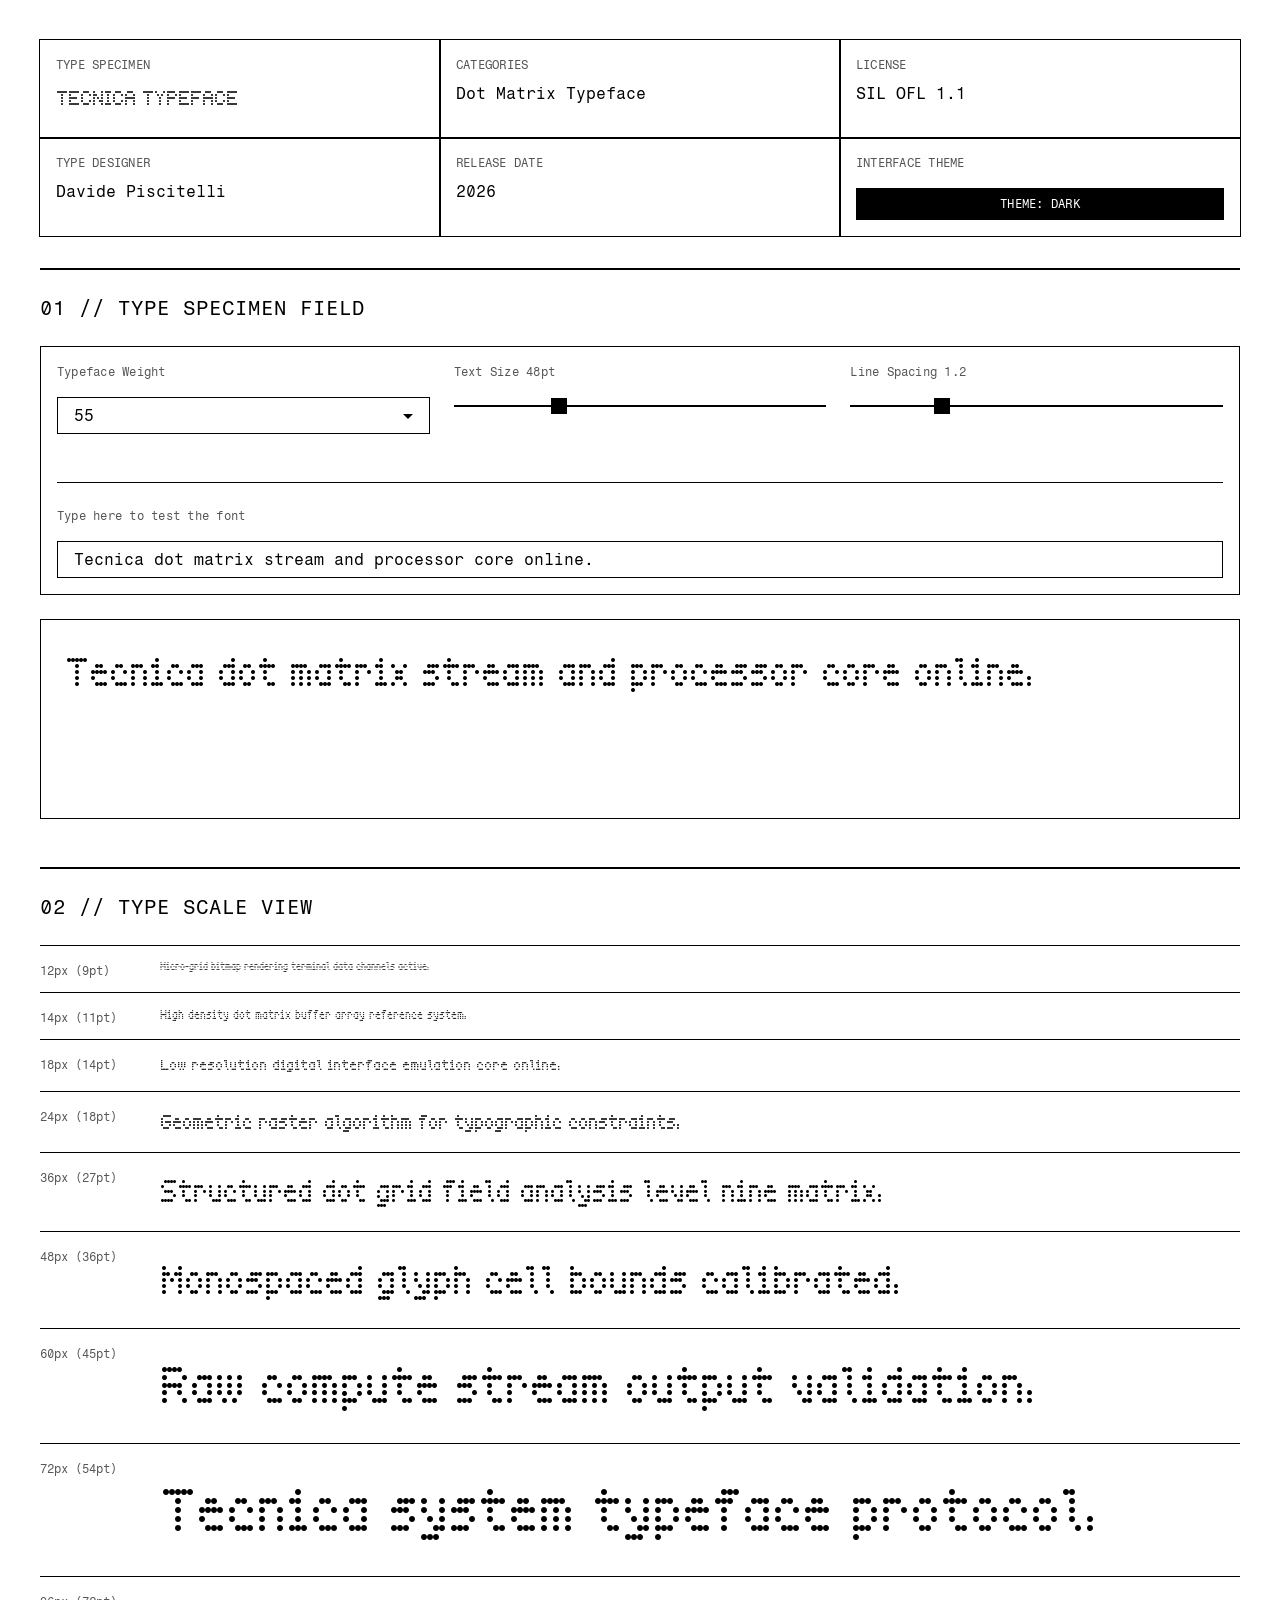
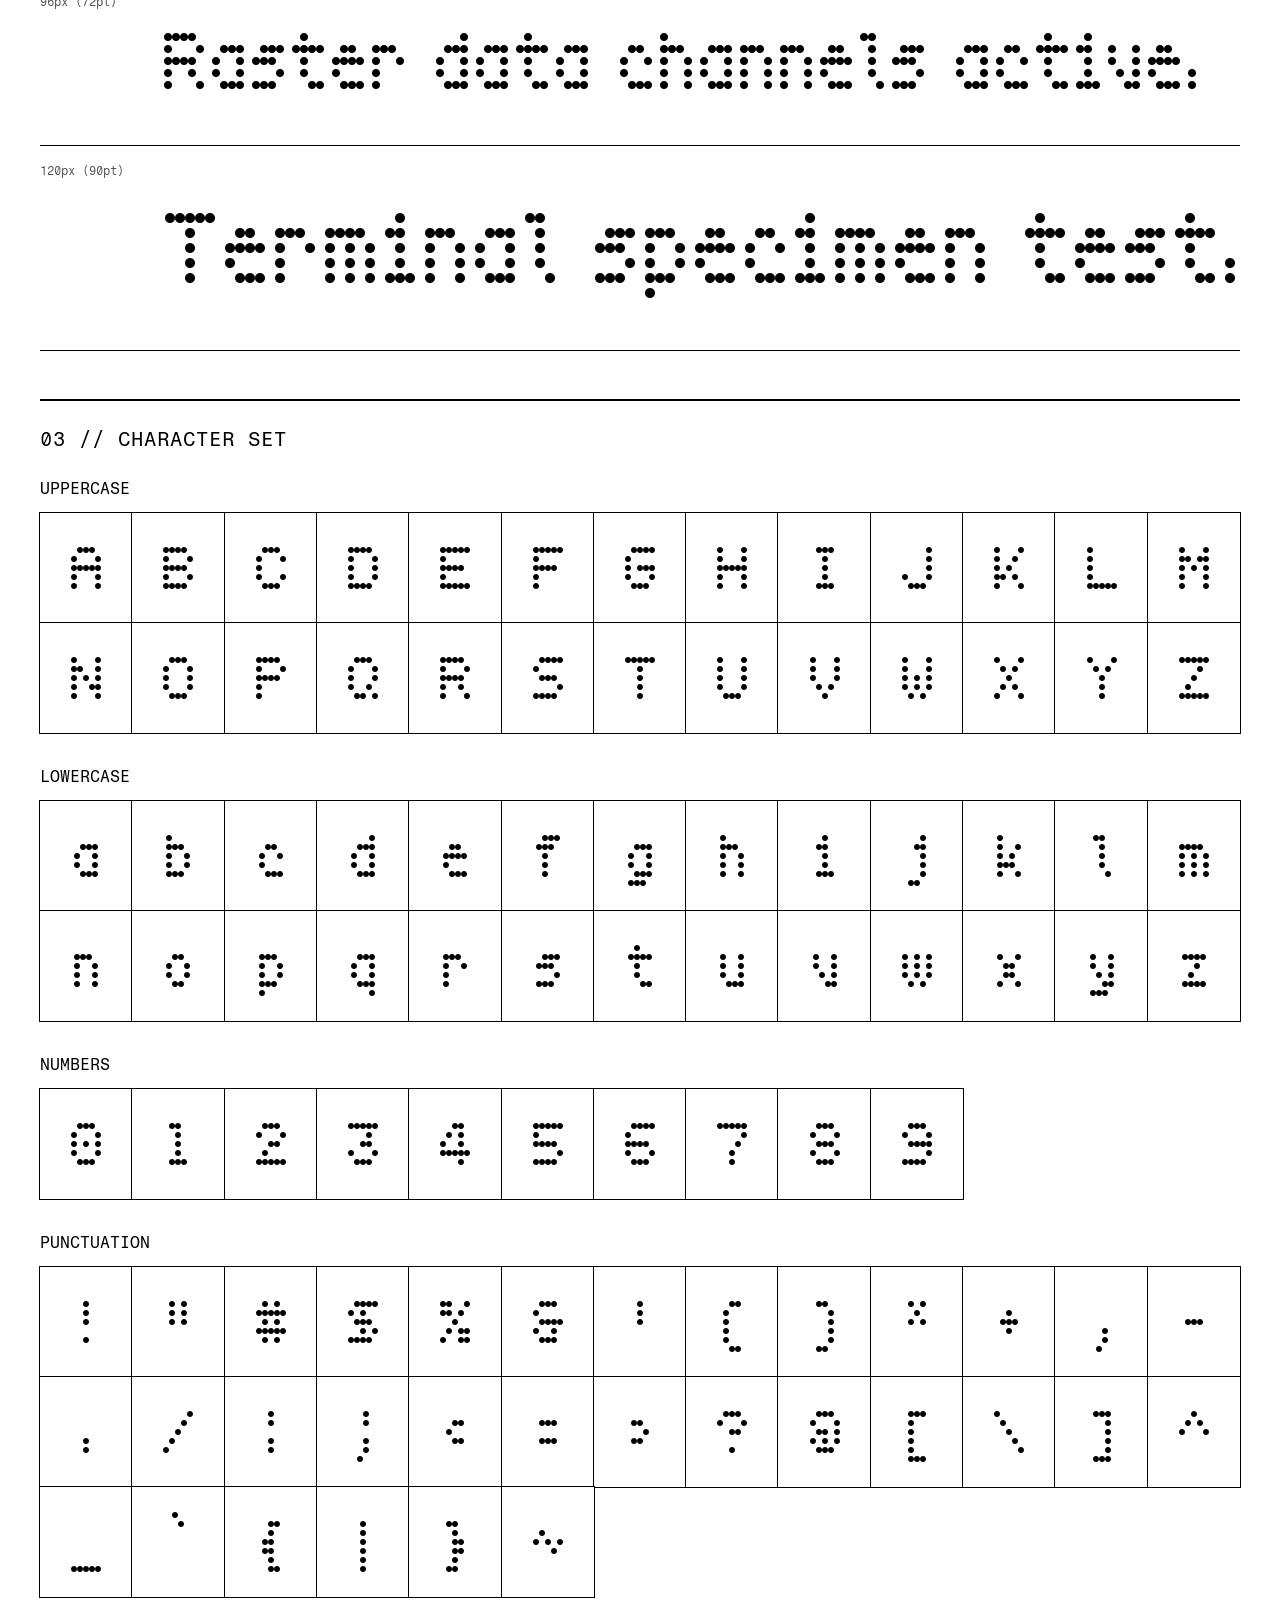
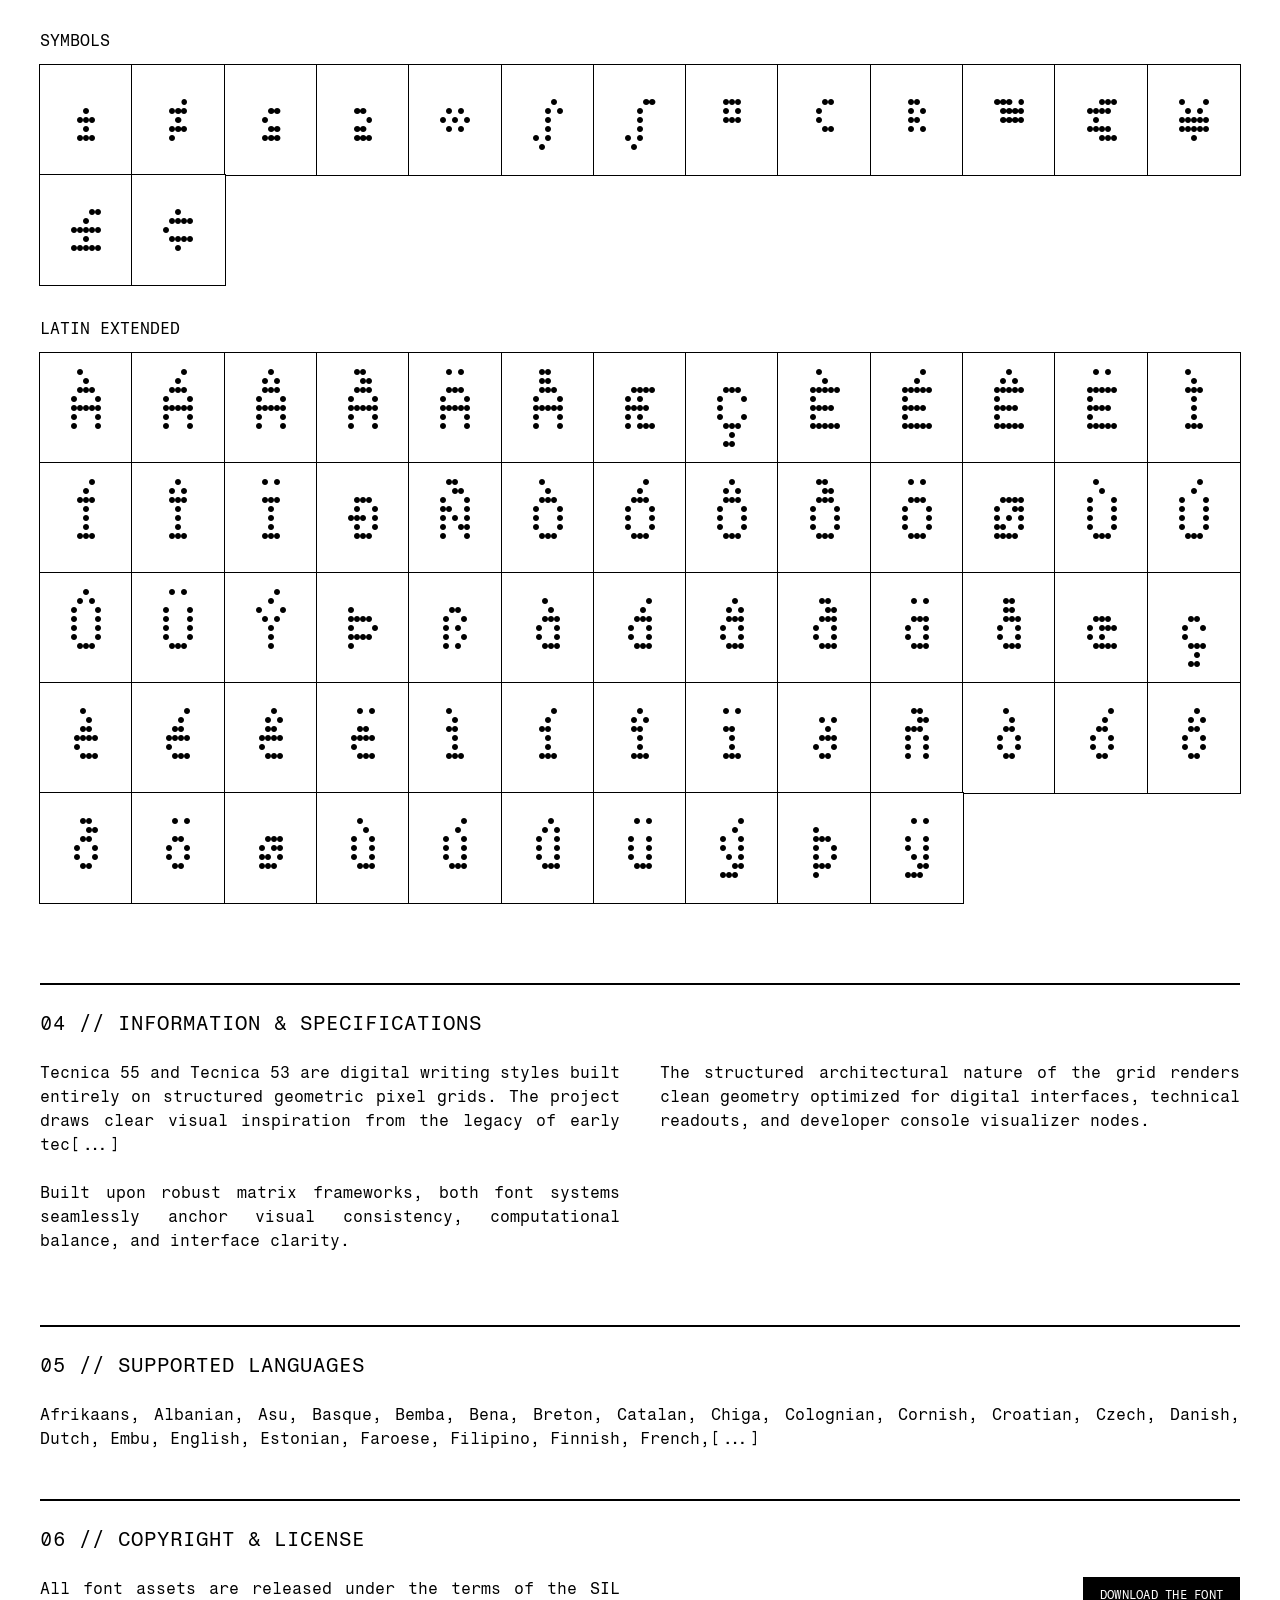
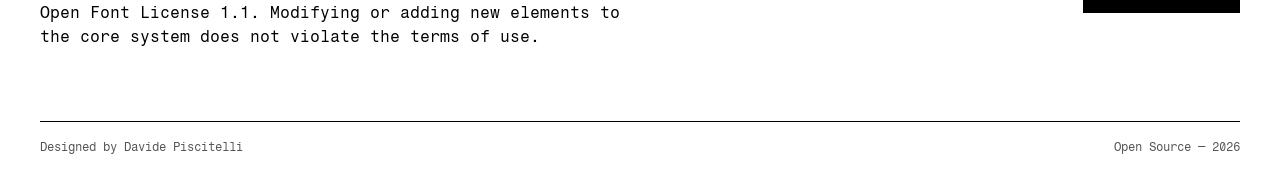
==== commit 94671143: "Update index.html" ====
--- a/index.html
+++ b/index.html
@@ -1,24 +1,140 @@
 <!DOCTYPE html>
 <html lang="en">
 <head>
-  <meta charset="UTF-8">
-  <meta name="viewport" content="width=device-width, initial-scale=1.0">
-  <title>Tecnica Typeface — Type Specimen</title>
-  <link rel="stylesheet" href="style.css">
+    <meta charset="UTF-8">
+    <meta name="viewport" content="width=device-width, initial-scale=1.0">
+    <meta name="description" content="Tecnica Typeface — Type Specimen Sheet">
+    <title>Tecnica Typeface — Type Specimen</title>
+    
+    <link rel="preconnect" href="https://fonts.googleapis.com">
+    <link rel="preconnect" href="https://fonts.gstatic.com" crossorigin>
+    <link href="https://fonts.googleapis.com/css2?family=Fragment+Mono:ital@0;1&display=swap" rel="stylesheet">
+    <link rel="stylesheet" href="style.css">
 </head>
 <body>
-  <header class="header" id="header">
-    <div class="header-inner container">
-      <span class="header-title">Tecnica Typeface</span>
-      <nav class="nav" id="nav"></nav>
+
+    <div class="header-info-grid">
+        <!-- Box 1: Type Specimen -->
+        <div class="info-box">
+            <span class="info-label">Type Specimen</span>
+            <h1 class="info-title">Tecnica Typeface</h1>
+        </div>
+        
+        <!-- Box 2: Categories -->
+        <div class="info-box">
+            <span class="info-label">Categories</span>
+            <div class="info-value">Dot Matrix Typeface</div>
+        </div>
+        
+        <!-- Box 3: License -->
+        <div class="info-box">
+            <span class="info-label">License</span>
+            <strong class="info-value">SIL OFL 1.1</strong>
+        </div>
+        
+        <!-- Box 4: Type Designer -->
+        <div class="info-box">
+            <span class="info-label">Type Designer</span>
+            <span class="info-value">Davide Piscitelli</span>
+        </div>
+        
+        <!-- Box 5: Release Date -->
+        <div class="info-box">
+            <span class="info-label">Release Date</span>
+            <span class="info-value">2026</span>
+        </div>
+        
+        <!-- Box 6: Theme -->
+        <div class="info-box theme-box">
+            <span class="info-label">Interface Theme</span>
+            <button id="themeToggleBtn" class="sys-btn-theme" aria-label="Toggle interface theme">Theme: Dark</button>
+        </div>
     </div>
-  </header>
-  <main id="main">
-    <div class="container" id="loading">
-      <p style="padding: 64px 0; color: var(--muted);">Loading type specimen…</p>
+
+    <section class="chapter">
+        <h2 class="chapter-title">01 // TYPE SPECIMEN FIELD</h2>
+        
+        <div class="control-panel">
+            <div class="control-group">
+                <label for="fontFamily" class="sub-label-caps">Typeface Weight</label>
+                <select id="fontFamily" class="sys-select">
+                    <option value="Tecnica-53">53</option>
+                    <option value="Tecnica-55" selected>55</option>
+                    <option value="Tecnica-53Line">53 Line</option>
+                    <option value="Tecnica-55Line">55 Line</option>
+                    <option value="Tecnica-Mono">Mono</option>
+                    <option value="Tecnica-MonoLine">Mono Line</option>
+                </select>
+            </div>
+
+            <div class="control-group">
+                <label for="fontSize" class="sub-label-caps">Text Size <span id="fontSizeValue">48</span>pt</label>
+                <input type="range" id="fontSize" class="sys-slider" min="12" max="144" value="48">
+            </div>
+
+            <div class="control-group">
+                <label for="lineHeight" class="sub-label-caps">Line Spacing <span id="lineHeightValue">1.2</span></label>
+                <input type="range" id="lineHeight" class="sys-slider" min="0.8" max="2.5" step="0.1" value="1.2">
+            </div>
+
+            <div class="control-group full-width">
+                <label for="testText" class="sub-label-caps">Type here to test the font</label>
+                <input type="text" id="testText" class="sys-input-text" value="Tecnica dot matrix stream and processor core online.">
+            </div>
+        </div>
+
+        <div class="tester-container">
+            <div id="preview-box" contenteditable="true">Tecnica dot matrix stream and processor core online.</div>
+        </div>
+    </section>
+
+    <section class="chapter">
+        <h2 class="chapter-title">02 // TYPE SCALE VIEW</h2>
+        <div class="cascade-table" id="cascadeSpread"></div>
+    </section>
+
+    <section class="chapter">
+        <h2 class="chapter-title">03 // CHARACTER SET</h2>
+        <div id="inventorySpread"></div>
+    </section>
+
+    <section class="chapter">
+        <h2 class="chapter-title">04 // INFORMATION &amp; SPECIFICATIONS</h2>
+        <div class="columns-2">
+            <div class="col body-text-p1">
+                <p>Tecnica 55 and Tecnica 53 are digital writing styles built entirely on structured geometric pixel grids. The project draws clear visual inspiration from the legacy of early tec[...]</p>
+                <p>Built upon robust matrix frameworks, both font systems seamlessly anchor visual consistency, computational balance, and interface clarity.</p>
+            </div>
+            <div class="col body-text-p1">
+                <p>The structured architectural nature of the grid renders clean geometry optimized for digital interfaces, technical readouts, and developer console visualizer nodes.</p>
+            </div>
+        </div>
+    </section>
+
+    <section class="chapter">
+        <h2 class="chapter-title">05 // SUPPORTED LANGUAGES</h2>
+        <div class="body-text-p1">
+            Afrikaans, Albanian, Asu, Basque, Bemba, Bena, Breton, Catalan, Chiga, Colognian, Cornish, Croatian, Czech, Danish, Dutch, Embu, English, Estonian, Faroese, Filipino, Finnish, French,[...]
+        </div>
+    </section>
+
+    <section class="chapter">
+        <h2 class="chapter-title">06 // COPYRIGHT &amp; LICENSE</h2>
+        <div class="columns-2">
+            <div class="col body-text-p1">
+                All font assets are released under the terms of the SIL Open Font License 1.1. Modifying or adding new elements to the core system does not violate the terms of use.
+            </div>
+            <div class="col footer-action">
+                <a href="https://github.com/Davide-Piscitelli/Tecnica-Typeface" class="sys-btn" target="_blank">Download the Font</a>
+            </div>
+        </div>
+    </section>
+
+    <div class="footer-credit">
+        <span>Designed by Davide Piscitelli</span>
+        <span>Open Source — 2026</span>
     </div>
-  </main>
-  <script src="config.js"></script>
-  <script src="script.js"></script>
+
+    <script src="script.js"></script>
 </body>
 </html>
